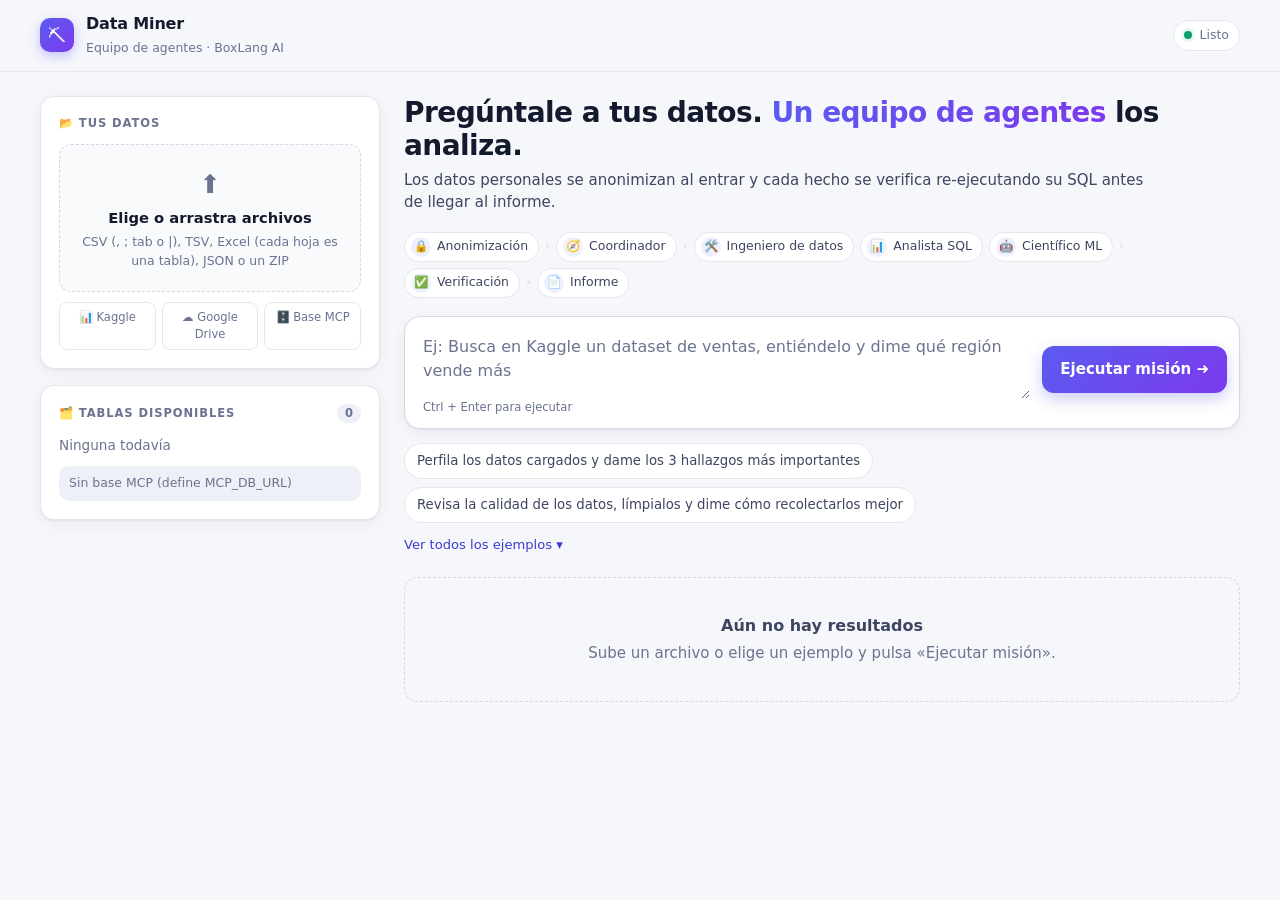
==== data-miner/www/index.html @ 3bca92e5 "Redisenar la web y el informe HTML" ====
<!doctype html>
<html lang="es">
<head>
<meta charset="utf-8"><meta name="viewport" content="width=device-width,initial-scale=1">
<title>Data Miner · Equipo de agentes</title>
<style>
  :root{
    --bg:#f6f7fb;--bg2:#eef0f7;--panel:#ffffff;--panel2:#f9fafc;--line:#e4e7f0;--line2:#d5d9e6;
    --txt:#141a2e;--txt2:#3d4560;--mut:#6b7390;
    --acc:#5b5bf0;--acc2:#7c3aed;--accbg:#eef0ff;--acctx:#3b3bd1;
    --ok:#0f9f6e;--okbg:#e6f7f0;--bad:#d93a3a;--badbg:#fdeceb;--warn:#b7791f;--warnbg:#fdf4e3;
    --priv:#0e7c66;--privbg:#e5f6f1;
    --sh:0 1px 2px rgba(20,26,46,.05),0 4px 16px rgba(20,26,46,.05);
    --r:14px;
  }
  @media (prefers-color-scheme:dark){:root{
    --bg:#0c0f1a;--bg2:#121626;--panel:#151a2b;--panel2:#1a2034;--line:#252c44;--line2:#323a57;
    --txt:#eceff8;--txt2:#c3c9dc;--mut:#8a92ad;
    --acc:#7b7bff;--acc2:#a78bfa;--accbg:#1f2347;--acctx:#b4b6ff;
    --ok:#34d399;--okbg:#0d2e24;--bad:#f87171;--badbg:#3a1618;--warn:#fbbf24;--warnbg:#33270b;
    --priv:#5eead4;--privbg:#0c2b27;
    --sh:0 1px 2px rgba(0,0,0,.3),0 8px 24px rgba(0,0,0,.25);
  }}
  *{box-sizing:border-box}
  body{margin:0;font:15px/1.5 ui-sans-serif,system-ui,-apple-system,"Segoe UI",Roboto,sans-serif;background:var(--bg);color:var(--txt);-webkit-font-smoothing:antialiased}
  code{font-family:ui-monospace,"Cascadia Code","SF Mono",Consolas,monospace}
  button{font:inherit}

  /* Cabecera */
  header.top{position:sticky;top:0;z-index:5;background:color-mix(in srgb,var(--bg) 85%,transparent);backdrop-filter:blur(10px);border-bottom:1px solid var(--line)}
  header.top .in{max-width:1240px;margin:0 auto;padding:12px 20px;display:flex;align-items:center;gap:12px}
  .logo{width:34px;height:34px;border-radius:10px;display:grid;place-items:center;background:linear-gradient(135deg,var(--acc),var(--acc2));color:#fff;font-size:18px;box-shadow:0 4px 12px rgba(91,91,240,.35)}
  .brand b{display:block;font-size:1rem;letter-spacing:-.01em}
  .brand span{font-size:.78rem;color:var(--mut)}
  .pill{margin-left:auto;display:flex;align-items:center;gap:8px;font-size:.78rem;color:var(--mut);border:1px solid var(--line);background:var(--panel);padding:5px 10px;border-radius:999px}
  .pill i{width:8px;height:8px;border-radius:50%;background:var(--ok);box-shadow:0 0 0 3px var(--okbg)}

  .wrap{max-width:1240px;margin:0 auto;padding:24px 20px 60px;display:grid;grid-template-columns:340px minmax(0,1fr);gap:24px;align-items:start}
  @media (max-width:900px){.wrap{grid-template-columns:1fr;padding:16px}}
  aside{position:sticky;top:76px;display:flex;flex-direction:column;gap:16px}
  @media (max-width:900px){aside{position:static;order:2}}

  .card{background:var(--panel);border:1px solid var(--line);border-radius:var(--r);padding:18px;box-shadow:var(--sh)}
  .card h3{margin:0 0 12px;font-size:.72rem;font-weight:700;text-transform:uppercase;letter-spacing:.08em;color:var(--mut);display:flex;align-items:center;gap:8px}
  .card h3 .n{margin-left:auto;font-weight:600;letter-spacing:0;text-transform:none;color:var(--mut);background:var(--bg2);border-radius:999px;padding:1px 8px}
  .mut{color:var(--mut);font-size:.85rem}

  /* Hero / misión */
  .hero h1{margin:0 0 6px;font-size:1.75rem;line-height:1.2;letter-spacing:-.02em}
  .hero h1 em{font-style:normal;background:linear-gradient(90deg,var(--acc),var(--acc2));-webkit-background-clip:text;background-clip:text;color:transparent}
  .hero p.sub{margin:0 0 18px;color:var(--txt2);max-width:760px}
  .flow{display:flex;flex-wrap:wrap;gap:6px;align-items:center;margin:0 0 18px;padding:0;list-style:none}
  .flow li{display:flex;align-items:center;gap:6px;font-size:.78rem;color:var(--txt2);background:var(--panel);border:1px solid var(--line);border-radius:999px;padding:4px 10px 4px 6px}
  .flow li b{width:20px;height:20px;border-radius:50%;display:grid;place-items:center;background:var(--accbg);font-size:.72rem}
  .flow .sep{border:0;background:none;padding:0;color:var(--line2)}

  .ask{background:var(--panel);border:1px solid var(--line2);border-radius:16px;box-shadow:var(--sh);padding:6px;transition:border-color .15s,box-shadow .15s}
  .ask:focus-within{border-color:var(--acc);box-shadow:0 0 0 4px var(--accbg),var(--sh)}
  .bar{display:flex;gap:6px;align-items:flex-end}
  textarea{flex:1;min-width:0;min-height:76px;padding:12px;border:0;outline:0;background:transparent;color:var(--txt);font:inherit;font-size:1rem;resize:vertical}
  textarea::placeholder{color:var(--mut)}
  #go{margin:6px;padding:12px 18px;border:0;border-radius:12px;background:linear-gradient(135deg,var(--acc),var(--acc2));color:#fff;font-weight:650;cursor:pointer;white-space:nowrap;box-shadow:0 6px 16px rgba(91,91,240,.3);transition:transform .1s,filter .15s}
  #go:hover{filter:brightness(1.07)} #go:active{transform:translateY(1px)}
  #go:disabled{opacity:.6;cursor:wait;filter:none}
  .kbd{font-size:.72rem;color:var(--mut);padding:0 12px 6px}
  @media (max-width:560px){.bar{flex-direction:column;align-items:stretch}}

  .chips{display:flex;flex-wrap:wrap;gap:8px;margin-top:14px}
  .chips button{background:var(--panel);border:1px solid var(--line);color:var(--txt2);padding:7px 12px;border-radius:999px;font-size:.83rem;cursor:pointer;text-align:left;transition:all .15s}
  .chips button:hover{border-color:var(--acc);color:var(--acctx);background:var(--accbg)}
  #ej{max-height:84px;overflow:hidden;transition:max-height .25s}
  #ej.abierto{max-height:800px}
  .more{margin-top:8px;background:none;border:0;color:var(--acctx);font-size:.82rem;cursor:pointer;padding:0}

  /* Subida */
  .up{display:flex;flex-direction:column;align-items:center;gap:4px;text-align:center;padding:20px 12px;border:1.5px dashed var(--line2);border-radius:12px;cursor:pointer;background:var(--panel2);transition:all .15s}
  .up:hover,#drop.over .up{border-color:var(--acc);background:var(--accbg)}
  .up input{display:none}
  .up .ic{font-size:1.6rem}
  .up b{font-size:.92rem}
  .up span{font-size:.78rem;color:var(--mut)}
  .src{display:grid;grid-template-columns:repeat(3,1fr);gap:6px;margin-top:10px}
  .src div{font-size:.72rem;text-align:center;color:var(--mut);border:1px solid var(--line);border-radius:8px;padding:6px 4px;background:var(--panel)}

  /* Tablas */
  #tablas{display:flex;flex-direction:column;gap:6px}
  .tbl{display:flex;align-items:center;gap:10px;padding:8px 10px;border:1px solid var(--line);border-radius:10px;background:var(--panel2);font-size:.82rem}
  .tbl .ti{width:26px;height:26px;flex:none;border-radius:7px;display:grid;place-items:center;background:var(--accbg);font-size:.8rem}
  .tbl .tn{min-width:0;flex:1}
  .tbl b{display:block;color:var(--txt);font-weight:600;overflow:hidden;text-overflow:ellipsis;white-space:nowrap}
  .tbl small{color:var(--mut);font-size:.74rem;display:block;overflow:hidden;text-overflow:ellipsis;white-space:nowrap}
  .tbl .tf{font-variant-numeric:tabular-nums;color:var(--txt2);font-weight:600;font-size:.78rem;white-space:nowrap}
  #mcp{margin-top:10px;font-size:.78rem;padding:8px 10px;border-radius:10px;background:var(--bg2);color:var(--mut);word-break:break-all}

  /* Calidad */
  #calidad{display:flex;flex-direction:column;gap:10px;margin-top:12px}
  #calidad:empty{display:none}
  .q{border:1px solid var(--line);border-radius:12px;padding:12px;background:var(--panel2);font-size:.85rem}
  .qh{display:flex;align-items:center;gap:10px}
  .qh .qn{flex:1;min-width:0} .qh .qn b{display:block;overflow:hidden;text-overflow:ellipsis}
  .qh .qn .mut{font-size:.76rem}
  .ring{width:46px;height:46px;flex:none;border-radius:50%;display:grid;place-items:center}
  .ring span{width:36px;height:36px;border-radius:50%;background:var(--panel2);display:grid;place-items:center;font-weight:700;font-size:.85rem}
  .q ul{margin:10px 0 0;padding:0;list-style:none}
  .q li{margin:6px 0;font-size:.8rem;line-height:1.4}
  .q li i{color:var(--mut);font-style:normal;display:block;margin-top:2px}
  .sev{display:inline-block;font-size:.62rem;font-weight:700;padding:1px 6px;border-radius:5px;margin-right:6px;letter-spacing:.03em;vertical-align:1px}
  .alta{background:var(--badbg);color:var(--bad)} .media{background:var(--warnbg);color:var(--warn)} .baja{background:var(--bg2);color:var(--mut)}
  .anon{margin:8px 0 2px;padding:8px 10px;border-radius:10px;background:var(--privbg);color:var(--priv);font-size:.8rem}
  .anon code{font-size:.78rem;font-weight:600}

  /* Resultados */
  #out{display:flex;flex-direction:column;gap:16px;margin-top:22px}
  #out:empty{display:none}
  #out{scroll-margin-top:84px}
  .resp-card{background:linear-gradient(135deg,var(--accbg),var(--panel) 70%)}
  .resp{font-size:1.08rem;line-height:1.6;color:var(--txt)}
  .stats{display:grid;grid-template-columns:repeat(4,1fr);gap:10px}
  @media (max-width:640px){.stats{grid-template-columns:repeat(2,1fr)}}
  .stat{background:var(--panel);border:1px solid var(--line);border-radius:12px;padding:12px 14px;box-shadow:var(--sh)}
  .stat b{display:block;font-size:1.5rem;line-height:1.1;font-variant-numeric:tabular-nums}
  .stat span{font-size:.75rem;color:var(--mut)}
  .stat.ok b{color:var(--ok)} .stat.bad b{color:var(--bad)} .stat.it b{color:var(--warn)}

  .hecho{border:1px solid var(--line);border-left:4px solid var(--ok);border-radius:10px;padding:10px 12px;margin:0 0 10px;background:var(--panel2)}
  .hecho.bad{border-left-color:var(--bad)}
  .hecho code{display:block;color:var(--mut);font-size:.76rem;margin-top:8px;white-space:pre-wrap;word-break:break-word;background:var(--bg2);border-radius:8px;padding:8px 10px}
  .interp{border:1px solid var(--line);border-left:4px solid var(--warn);border-radius:10px;padding:10px 12px;margin:0 0 10px;background:var(--panel2)}
  .tag{display:inline-block;font-size:.64rem;font-weight:700;padding:2px 7px;border-radius:6px;margin-right:8px;letter-spacing:.04em;vertical-align:1px}
  .tag.ok{background:var(--okbg);color:var(--ok)} .tag.no{background:var(--badbg);color:var(--bad)} .tag.it{background:var(--warnbg);color:var(--warn)}

  .trace{max-height:420px;overflow:auto}
  .step{display:flex;gap:12px;padding:8px 0;font-size:.82rem;position:relative}
  .step .ico{width:28px;height:28px;flex:none;border-radius:8px;display:grid;place-items:center;background:var(--bg2);font-size:.85rem;position:relative;z-index:1}
  .step:not(:last-child)::before{content:"";position:absolute;left:13.5px;top:36px;bottom:-8px;width:1px;background:var(--line)}
  .step>div:last-child{min-width:0;flex:1}
  .step code{color:var(--txt2);white-space:pre-wrap;word-break:break-word;font-size:.78rem}
  details summary{cursor:pointer;list-style:none} details summary::-webkit-details-marker{display:none}
  details summary h3{margin:0}
  details summary h3::before{content:"▾";transition:transform .15s}
  details:not([open]) summary h3::before{transform:rotate(-90deg)}
  details[open] summary{margin-bottom:12px}

  .rep-actions{display:flex;flex-wrap:wrap;gap:8px;margin-bottom:12px}
  a.btn{display:inline-flex;align-items:center;gap:6px;padding:8px 14px;border-radius:10px;background:var(--acc);color:#fff;text-decoration:none;font-size:.84rem;font-weight:600}
  a.btn.ghost{background:transparent;color:var(--acctx);border:1px solid var(--line2)}
  iframe{width:100%;height:900px;border:1px solid var(--line);border-radius:12px;background:#fff}

  .msg{display:flex;align-items:center;gap:12px}
  .spin{width:22px;height:22px;flex:none;border-radius:50%;border:3px solid var(--accbg);border-top-color:var(--acc);animation:sp .8s linear infinite}
  @keyframes sp{to{transform:rotate(360deg)}}
  .err{border-color:var(--bad);background:var(--badbg);color:var(--bad)}
  .vacio{text-align:center;padding:36px 18px;color:var(--mut);border:1.5px dashed var(--line2);border-radius:var(--r);margin-top:22px}
  .vacio b{display:block;color:var(--txt2);font-size:1rem;margin-bottom:4px}
</style>
</head>
<body>
<header class="top"><div class="in">
  <div class="logo">⛏</div>
  <div class="brand"><b>Data Miner</b><span>Equipo de agentes · BoxLang AI</span></div>
  <div class="pill"><i></i><span id="estado">Listo</span></div>
</div></header>

<div class="wrap">
  <aside>
    <div class="card" id="drop"><h3>📂 Tus datos</h3>
      <label class="up"><input type="file" id="archivos" multiple accept=".csv,.tsv,.txt,.xlsx,.xlsm,.xls,.json,.zip">
        <span class="ic">⬆️</span><b>Elige o arrastra archivos</b>
        <span>CSV (, ; tab o |), TSV, Excel (cada hoja es una tabla), JSON o un ZIP</span></label>
      <div class="src"><div>📊 Kaggle</div><div>☁️ Google Drive</div><div>🗄️ Base MCP</div></div>
      <div id="calidad"></div>
    </div>
    <div class="card"><h3>🗂️ Tablas disponibles <span class="n" id="ntablas">0</span></h3>
      <div id="tablas" class="mut">Cargando…</div><div id="mcp"></div></div>
  </aside>

  <main>
    <section class="hero">
      <h1>Pregúntale a tus datos. <em>Un equipo de agentes</em> los analiza.</h1>
      <p class="sub">Los datos personales se anonimizan al entrar y cada hecho se verifica re-ejecutando su SQL antes de llegar al informe.</p>
      <ol class="flow">
        <li><b>🔒</b>Anonimización</li><li class="sep">›</li>
        <li><b>🧭</b>Coordinador</li><li class="sep">›</li>
        <li><b>🛠️</b>Ingeniero de datos</li><li><b>📊</b>Analista SQL</li><li><b>🤖</b>Científico ML</li><li class="sep">›</li>
        <li><b>✅</b>Verificación</li><li class="sep">›</li>
        <li><b>📄</b>Informe</li>
      </ol>
      <div class="ask">
        <div class="bar">
          <textarea id="q" placeholder="Ej: Busca en Kaggle un dataset de ventas, entiéndelo y dime qué región vende más"></textarea>
          <button id="go">Ejecutar misión ➜</button>
        </div>
        <div class="kbd">Ctrl + Enter para ejecutar</div>
      </div>
      <div class="chips" id="ej">
        <button>Perfila los datos cargados y dame los 3 hallazgos más importantes</button>
        <button>Revisa la calidad de los datos, límpialos y dime cómo recolectarlos mejor</button>
        <button>Propón el esquema SQL para llevar estas tablas a una base de datos</button>
        <button>¿Qué productos se van a agotar y cuánto debo pedir?</button>
        <button>¿Qué oportunidades de venta debo priorizar esta semana?</button>
        <button>¿Qué segmento de clientes compra más? Une clientes_sv_clientes y clientes_sv_compras</button>
        <button>¿Qué departamento tiene más mora en creditos?</button>
        <button>Explora la base de datos MCP y dime qué tablas tiene y qué insight encuentras</button>
        <button>Calcula correlaciones (Pearson y Spearman) y la covarianza de creditos y grafica las más fuertes</button>
        <button>Predice impago con Random Forest y compáralo con regresión logística y un árbol</button>
        <button>Compara regresión lineal, ridge, lasso y polinomial para predecir monto_credito</button>
        <button>Calcula retorno, volatilidad, Sharpe, drawdown y VaR de la tabla precios (columna precio, fecha)</button>
        <button>Descarga https://docs.google.com/spreadsheets/d/TU_ID/edit y resúmelo</button>
      </div>
      <button class="more" id="masEj">Ver todos los ejemplos ▾</button>
    </section>
    <div class="vacio" id="vacio"><b>Aún no hay resultados</b>Sube un archivo o elige un ejemplo y pulsa «Ejecutar misión».</div>
    <div id="out"></div>
  </main>
</div>
<script>
const $ = s => document.querySelector(s);
const esc = s => String(s ?? '').replace(/[&<>"]/g, c => ({'&':'&amp;','<':'&lt;','>':'&gt;','"':'&quot;'}[c]));
const icono = e => e.sql.startsWith('anonimizar') ? '🔒' : e.sql.startsWith('descarga') ? '📥' : e.sql.startsWith('perfilar') ? '🔬' : /^(ml|entrenar|comparar|predecir)/i.test(e.sql) ? '🤖' : /^stock\./i.test(e.sql) ? '📦' : /^ventas\./i.test(e.sql) ? '🎯' : /^(estad|correl|covar|describ|finanz)/i.test(e.sql) ? '📈' : /^(calidad|limpiar|esquema|fuga|consejos)/i.test(e.sql) ? '🛠️' : e.fuente === 'mcp' ? '🗄️' : '📊';
const icoFuente = f => /mcp/i.test(f) ? '🗄️' : /kaggle/i.test(f) ? '📊' : /drive|google/i.test(f) ? '☁️' : /subida/i.test(f) ? '⬆️' : '📄';
const num = n => typeof n === 'number' ? n.toLocaleString('es') : esc(n);
const estado = t => $('#estado').textContent = t;
let proveedor = '';

let lastMcp = '';
function tablas(d) {
  lastMcp = d.mcp || lastMcp;
  const ts = d.tablas || [];
  $('#ntablas').textContent = ts.length;
  $('#tablas').innerHTML = ts.map(t => `<div class="tbl"><div class="ti">${icoFuente(t.fuente)}</div>
      <div class="tn"><b title="${esc(t.tabla)}">${esc(t.tabla)}</b><small title="${esc(t.fuente)}">${esc(t.fuente)}</small></div>
      <div class="tf">${num(t.filas)} filas</div></div>`).join('') || '<span class="mut">Ninguna todavía</span>';
  $('#mcp').innerHTML = lastMcp ? `🗄️ Base remota vía MCP: <b>${esc(lastMcp)}</b>` : 'Sin base MCP (define MCP_DB_URL)';
}
fetch('api/mision.bxm').then(r => r.json()).then(d => { tablas(d); if (d.provider) { proveedor = 'IA: ' + d.provider; estado(proveedor); } }).catch(() => tablas({}));

function render(d) {
  $('#vacio').style.display = 'none';
  if (d.error) { $('#out').innerHTML = `<div class="card err">⚠️ ${esc(d.error)}</div>`; return; }
  tablas(d);
  const H = d.hechos || [], I = d.interpretaciones || [], E = d.evidencia || [];
  const ver = H.filter(h => h.verificado).length;
  const hechos = H.map(h => `<div class="hecho ${h.verificado ? '' : 'bad'}">
      <span class="tag ${h.verificado ? 'ok' : 'no'}">${h.verificado ? '✓ VERIFICADO' : '✗ NO VERIFICADO'}</span>${esc(h.afirmacion)}
      <code>[${esc(h.origen || 'csv')}] ${esc(h.sql)}${h.verificado ? '' : '\n→ ' + esc(h.nota)}</code></div>`).join('');
  const interp = I.map(i => `<div class="interp"><span class="tag it">INTERPRETACIÓN</span>${esc(i)}</div>`).join('');
  const pasos = E.map(e => `<div class="step"><div class="ico">${icono(e)}</div><div><code>${esc(e.sql)}</code>
      <div class="mut">${e.error ? '⚠️ ' + esc(e.error) : (e.filas !== '' ? e.filas + ' filas' : '')}</div></div></div>`).join('');
  const next = (d.siguientes_preguntas || []).map(q => `<button>${esc(q)}</button>`).join('');
  $('#out').innerHTML = `
    <div class="card resp-card"><h3>💬 Respuesta · ${esc(d.provider)}${d.formato ? " · " + esc(d.formato) : ""}</h3><div class="resp">${esc(d.respuesta)}</div></div>
    <div class="stats">
      <div class="stat ok"><b>${ver}</b><span>hechos verificados</span></div>
      <div class="stat ${H.length - ver ? 'bad' : ''}"><b>${H.length - ver}</b><span>no verificados</span></div>
      <div class="stat it"><b>${I.length}</b><span>interpretaciones</span></div>
      <div class="stat"><b>${E.length}</b><span>acciones del equipo</span></div>
    </div>
    ${(d.anonimizacion || []).length ? `<div class="card"><h3>🔒 Privacidad</h3><div class="anon">La IA trabajó con datos anonimizados: ${d.anonimizacion.map(a => `<code>${esc(a.tabla)}.${esc(a.columna)}</code> (${esc(a.tipo)})`).join(', ')}</div></div>` : ''}
    <div class="card"><h3>🧾 Hechos vs interpretaciones</h3>${hechos || '<span class="mut">Sin hechos</span>'}${interp}</div>
    ${(d.graficos || []).length ? `<div class="card"><h3>📄 Informe con ${d.graficos.length} gráficas</h3>
      <div class="rep-actions"><a class="btn" href="api/informe.bxm?descargar=1">⬇️ Descargar informe</a><a class="btn ghost" href="api/informe.bxm" target="_blank">↗ Abrir en otra pestaña</a></div>
      <iframe src="api/informe.bxm?t=${Date.now()}"></iframe></div>` : ''}
    <details class="card"><summary><h3>🧭 Traza del equipo <span class="n">${E.length} acciones</span></h3></summary><div class="trace">${pasos || '<span class="mut">Ninguna</span>'}</div></details>
    ${next ? `<div class="card"><h3>➜ Siguientes pasos</h3><div class="chips" id="next" style="margin:0">${next}</div></div>` : ''}`;
  document.querySelectorAll('#next button').forEach(b => b.onclick = () => { $('#q').value = b.textContent; run(); });
  $('#out').scrollIntoView({ behavior: 'smooth', block: 'start' });
}

function calidad(r) {
  if (r.error) { $('#calidad').innerHTML = `<div class="q err">⚠️ ${esc(r.error)}</div>`; return; }
  const err = (r.errores || []).map(e => `<div class="q err">⚠️ ${esc(e)}</div>`).join('');
  $('#calidad').innerHTML = err + (r.calidad || []).map(c => {
    const o = c.origen || {}, det = [o.formato, o.hoja && 'hoja ' + o.hoja, o.separador && 'separador ' + o.separador, o.comaDecimal && 'coma decimal'].filter(Boolean).join(' · ');
    const col = c.puntaje >= 85 ? 'var(--ok)' : c.puntaje >= 60 ? 'var(--warn)' : 'var(--bad)';
    return `<div class="q"><div class="qh"><div class="ring" style="background:conic-gradient(${col} ${+c.puntaje || 0}%,var(--line) 0)"><span style="color:${col}">${c.puntaje}</span></div>
      <div class="qn"><b>${esc(c.tabla)}</b><span class="mut">${num(c.filas)} filas · calidad ${esc(c.nivel)}${det ? ' · ' + esc(det) : ''}</span></div></div>
      ${(c.anonimizacion || []).length ? `<div class="anon">🔒 Anonimizado antes de que lo vea la IA: ${c.anonimizacion.map(a => `<code>${esc(a.columna)}</code> (${esc(a.tipo)} → ${esc(a.metodo)})`).join(', ')}</div>` : (r.anonimiza ? '<div class="anon">🔒 Sin datos personales detectados</div>' : '')}
      <ul>${c.problemas.slice(0, 6).map(p => `<li><span class="sev ${p.severidad}">${p.severidad.toUpperCase()}</span><b>${esc(p.columna)}</b>: ${esc(p.problema)} — ${esc(p.detalle)}<i>💡 ${esc(p.recomendacion)}</i></li>`).join('')}</ul>
      ${c.problemas.length > 6 ? `<span class="mut">+${c.problemas.length - 6} más</span>` : ''}</div>`;
  }).join('');
  tablas({ tablas: r.catalogo, mcp: lastMcp });
  if ((r.tablas || []).length) $('#q').value = `Revisa la calidad de ${r.tablas.join(', ')}, límpialas si hace falta, analízalas y dime cómo recolectar mejor estos datos`;
}
async function subir(files) {
  if (!files.length) return;
  const fd = new FormData(); [...files].forEach(f => fd.append('archivo', f, f.name));
  $('#calidad').innerHTML = '<div class="q msg"><div class="spin"></div>Cargando y revisando calidad…</div>';
  try { calidad(await (await fetch('api/subir.bxm', { method: 'POST', body: fd })).json()); }
  catch (e) { calidad({ error: e.message }); }
}
$('#archivos').onchange = e => subir(e.target.files);
const drop = $('#drop');
['dragover', 'dragenter'].forEach(t => drop.addEventListener(t, e => { e.preventDefault(); drop.classList.add('over'); }));
['dragleave', 'drop'].forEach(t => drop.addEventListener(t, e => { e.preventDefault(); drop.classList.remove('over'); }));
drop.addEventListener('drop', e => subir(e.dataTransfer.files));

async function run() {
  const pedido = $('#q').value.trim(); if (!pedido) return;
  $('#go').disabled = true; estado('Trabajando…');
  $('#vacio').style.display = 'none';
  $('#out').innerHTML = '<div class="card msg"><div class="spin"></div><div><b>El equipo está trabajando…</b><div class="mut">datos → análisis → ML → verificación</div></div></div>';
  try {
    const r = await fetch('api/mision.bxm', { method: 'POST', headers: { 'Content-Type': 'application/json' }, body: JSON.stringify({ pedido }) });
    render(await r.json());
  } catch (e) { render({ error: e.message }); }
  $('#go').disabled = false; estado(proveedor || 'Listo');
}
$('#go').onclick = run;
$('#q').addEventListener('keydown', e => { if (e.key === 'Enter' && (e.ctrlKey || e.metaKey)) run(); });
document.querySelectorAll('#ej button').forEach(b => b.onclick = () => { $('#q').value = b.textContent; $('#q').focus(); });
$('#masEj').onclick = () => { const a = $('#ej').classList.toggle('abierto'); $('#masEj').textContent = a ? 'Ver menos ▴' : 'Ver todos los ejemplos ▾'; };
</script>
</body>
</html>
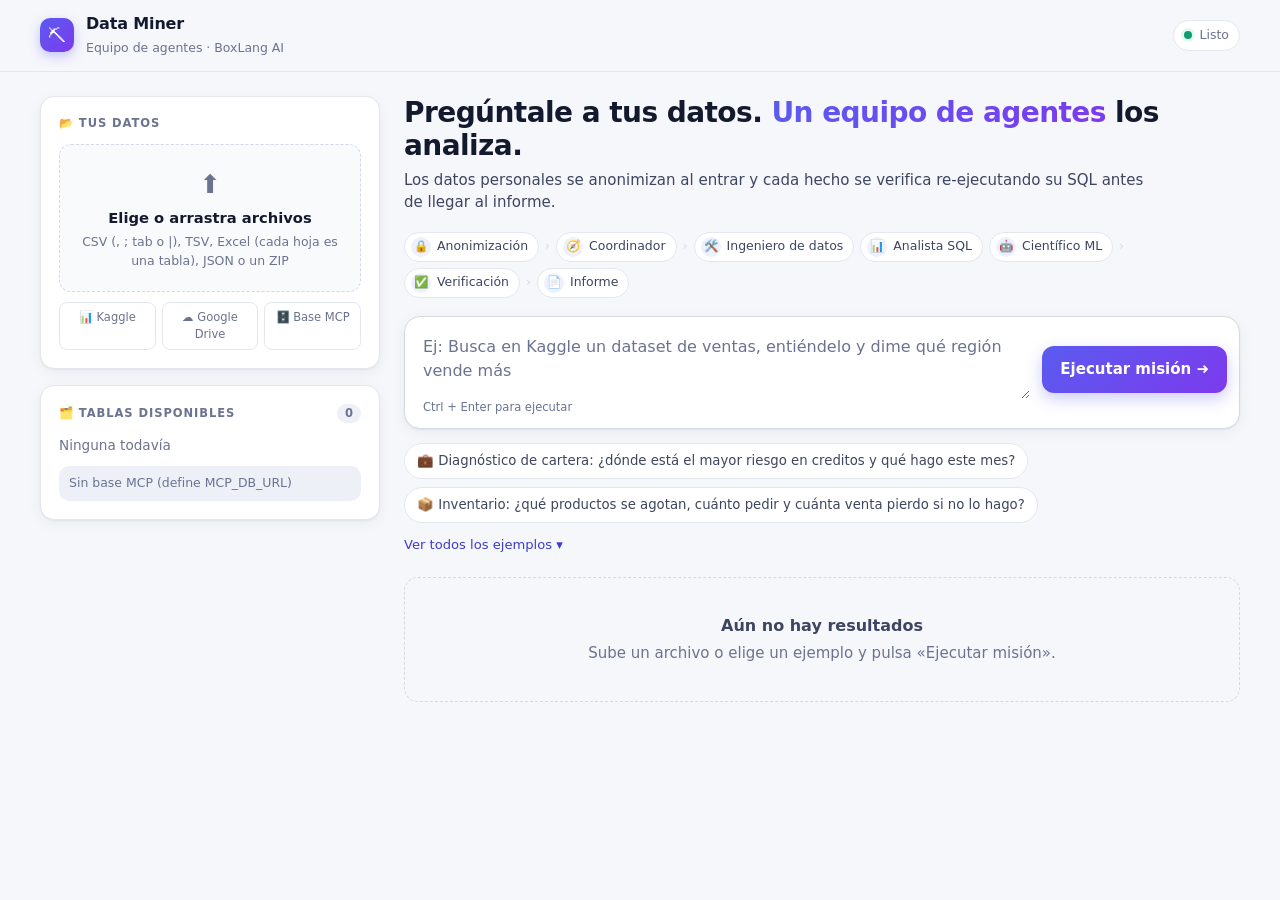
==== commit 1c489dec: "Resumen ejecutivo con acciones e impacto en dolares, guias de negocio por area y reintentos solo del" ====
--- a/data-miner/www/index.html
+++ b/data-miner/www/index.html
@@ -128,6 +128,14 @@
   .interp{border:1px solid var(--line);border-left:4px solid var(--warn);border-radius:10px;padding:10px 12px;margin:0 0 10px;background:var(--panel2)}
   .tag{display:inline-block;font-size:.64rem;font-weight:700;padding:2px 7px;border-radius:6px;margin-right:8px;letter-spacing:.04em;vertical-align:1px}
   .tag.ok{background:var(--okbg);color:var(--ok)} .tag.no{background:var(--badbg);color:var(--bad)} .tag.it{background:var(--warnbg);color:var(--warn)}
+  .ejec{border-color:var(--acc)}
+  .accion{display:flex;gap:12px;align-items:flex-start;border:1px solid var(--line);border-radius:12px;padding:12px;margin:0 0 10px;background:var(--panel2)}
+  .accion .num{flex:none;width:26px;height:26px;border-radius:50%;display:grid;place-items:center;background:var(--acc);color:#fff;font-weight:700;font-size:.8rem}
+  .accion .txt{flex:1;min-width:0}.accion .txt p{margin:4px 0 6px;color:var(--mut);font-size:.84rem}
+  .accion .tag:not(.ok):not(.no){background:var(--accbg);color:var(--acctx)}
+  .accion .usd{flex:none;text-align:right;font-size:1.2rem;font-weight:700;color:var(--acctx);font-variant-numeric:tabular-nums}
+  .accion .usd small{display:block;font-size:.66rem;font-weight:400;color:var(--mut)}
+  @media (max-width:560px){.accion{flex-wrap:wrap}.accion .usd{width:100%;text-align:left}}
 
   .trace{max-height:420px;overflow:auto}
   .step{display:flex;gap:12px;padding:8px 0;font-size:.82rem;position:relative}
@@ -193,6 +201,10 @@
         <div class="kbd">Ctrl + Enter para ejecutar</div>
       </div>
       <div class="chips" id="ej">
+        <button>💼 Diagnóstico de cartera: ¿dónde está el mayor riesgo en creditos y qué hago este mes?</button>
+        <button>📦 Inventario: ¿qué productos se agotan, cuánto pedir y cuánta venta pierdo si no lo hago?</button>
+        <button>📈 Ventas: ¿qué oportunidades y clientes priorizo esta semana y cuánto puedo ganar?</button>
+        <button>👥 Clientes: ¿qué segmento compra más y cuáles clientes debo recuperar? Une clientes_sv_clientes y clientes_sv_compras</button>
         <button>Perfila los datos cargados y dame los 3 hallazgos más importantes</button>
         <button>Revisa la calidad de los datos, límpialos y dime cómo recolectarlos mejor</button>
         <button>Propón el esquema SQL para llevar estas tablas a una base de datos</button>
@@ -247,8 +259,17 @@
   const pasos = E.map(e => `<div class="step"><div class="ico">${icono(e)}</div><div><code>${esc(e.sql)}</code>
       <div class="mut">${e.error ? '⚠️ ' + esc(e.error) : (e.filas !== '' ? e.filas + ' filas' : '')}</div></div></div>`).join('');
   const next = (d.siguientes_preguntas || []).map(q => `<button>${esc(q)}</button>`).join('');
+  // Resumen ejecutivo: hasta 3 acciones con su impacto en dólares
+  const usd = v => Number(v) > 0 ? '$' + Math.round(Number(v)).toLocaleString('en-US') : '—';
+  const A = (d.acciones || []).slice(0, 3), total = A.reduce((s, a) => s + (Number(a.impacto_usd) || 0), 0);
+  const ejec = A.length ? `<div class="card ejec"><h3>🎯 Resumen ejecutivo · qué hacer <span class="n">${usd(total)} de impacto estimado</span></h3>
+    ${A.map((a, i) => `<div class="accion ${a.verificado ? '' : 'bad'}"><span class="num">${i + 1}</span>
+      <div class="txt"><b>${esc(a.accion)}</b><p>${esc(a.calculo || '')}</p>
+      <span class="tag ${a.verificado ? 'ok' : 'no'}">${a.verificado ? '✓ CIFRA VERIFICADA' : '✗ CIFRA SIN VERIFICAR'}</span>${a.plazo ? ` <span class="tag">${esc(a.plazo)}</span>` : ''}</div>
+      <div class="usd">${usd(a.impacto_usd)}<small>impacto estimado</small></div></div>`).join('')}</div>` : '';
   $('#out').innerHTML = `
     <div class="card resp-card"><h3>💬 Respuesta · ${esc(d.provider)}${d.formato ? " · " + esc(d.formato) : ""}</h3><div class="resp">${esc(d.respuesta)}</div></div>
+    ${ejec}
     <div class="stats">
       <div class="stat ok"><b>${ver}</b><span>hechos verificados</span></div>
       <div class="stat ${H.length - ver ? 'bad' : ''}"><b>${H.length - ver}</b><span>no verificados</span></div>
@@ -257,7 +278,7 @@
     </div>
     ${(d.anonimizacion || []).length ? `<div class="card"><h3>🔒 Privacidad</h3><div class="anon">La IA trabajó con datos anonimizados: ${d.anonimizacion.map(a => `<code>${esc(a.tabla)}.${esc(a.columna)}</code> (${esc(a.tipo)})`).join(', ')}</div></div>` : ''}
     <div class="card"><h3>🧾 Hechos vs interpretaciones</h3>${hechos || '<span class="mut">Sin hechos</span>'}${interp}</div>
-    ${(d.graficos || []).length ? `<div class="card"><h3>📄 Informe con ${d.graficos.length} gráficas</h3>
+    ${(d.graficos || []).length || A.length ? `<div class="card"><h3>📄 Informe ejecutivo${(d.graficos || []).length ? ` con ${d.graficos.length} gráficas` : ''}</h3>
       <div class="rep-actions"><a class="btn" href="api/informe.bxm?descargar=1">⬇️ Descargar informe</a><a class="btn ghost" href="api/informe.bxm" target="_blank">↗ Abrir en otra pestaña</a></div>
       <iframe src="api/informe.bxm?t=${Date.now()}"></iframe></div>` : ''}
     <details class="card"><summary><h3>🧭 Traza del equipo <span class="n">${E.length} acciones</span></h3></summary><div class="trace">${pasos || '<span class="mut">Ninguna</span>'}</div></details>
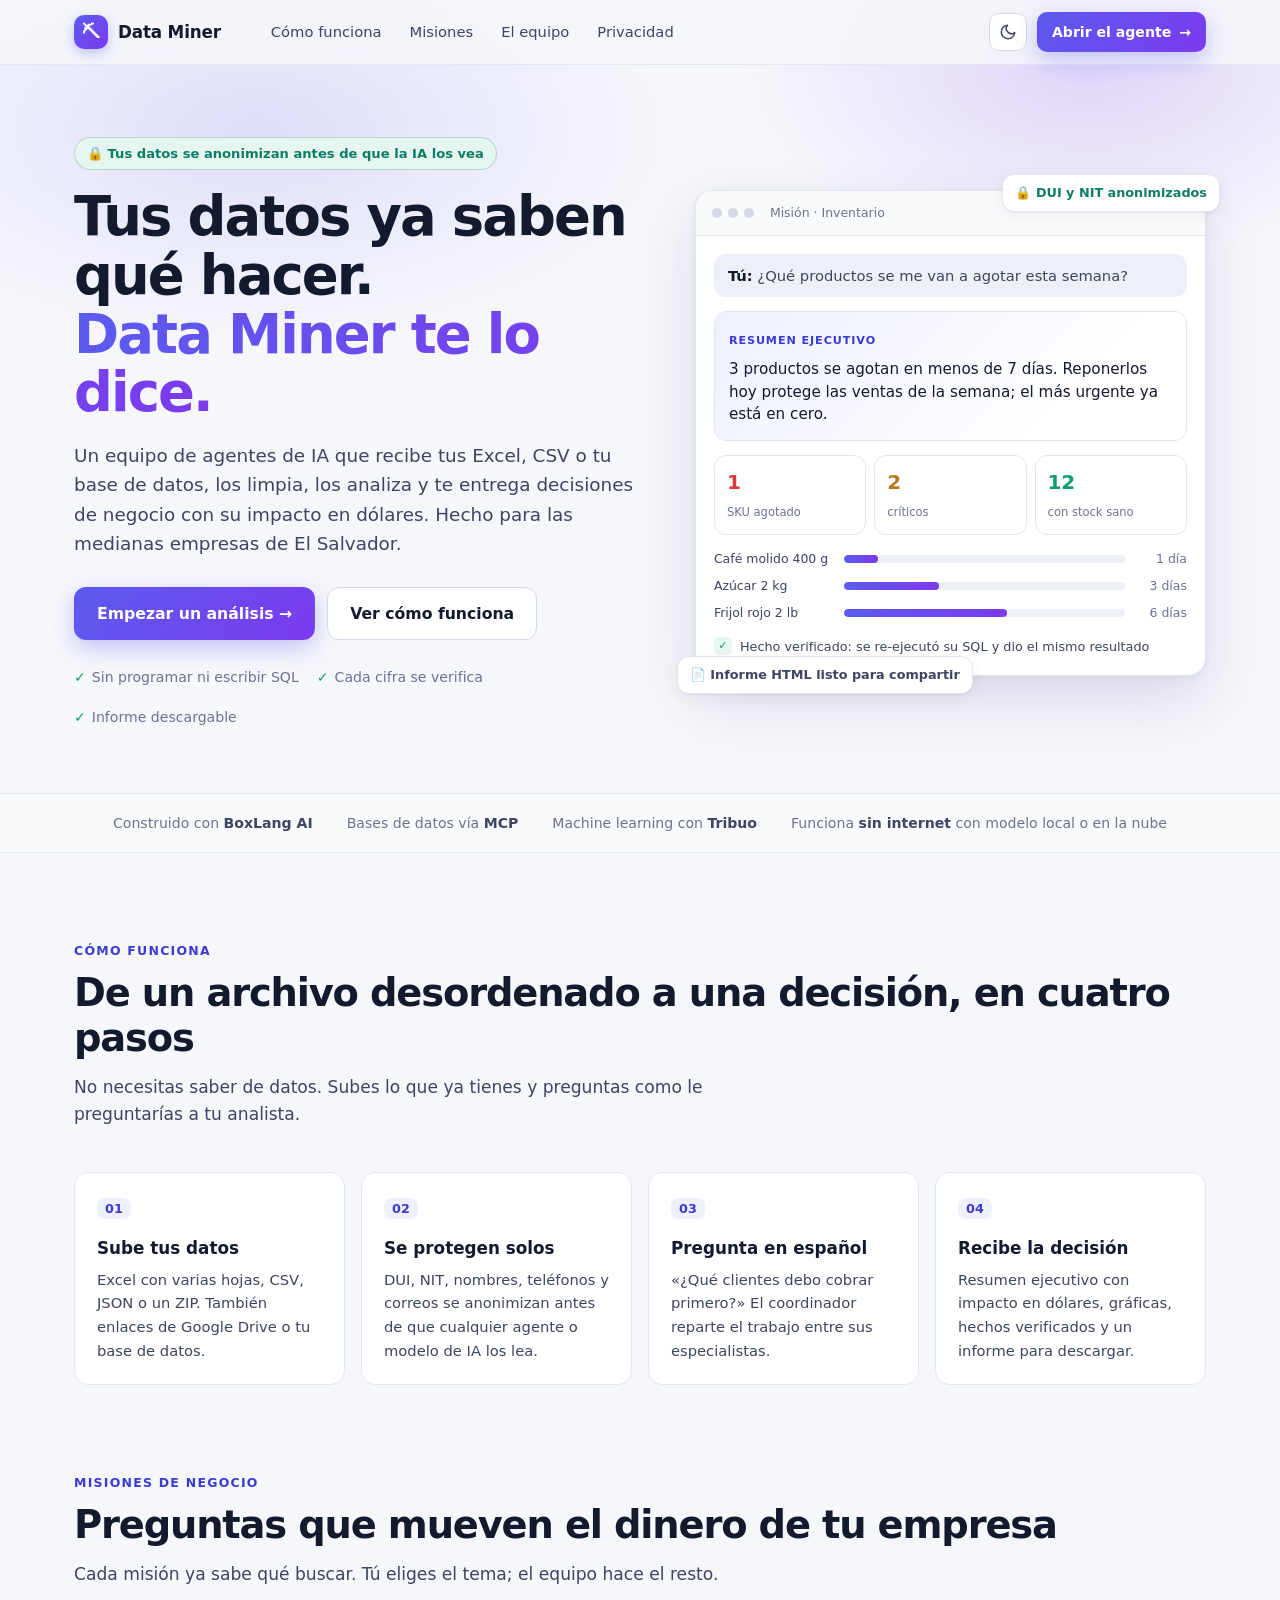
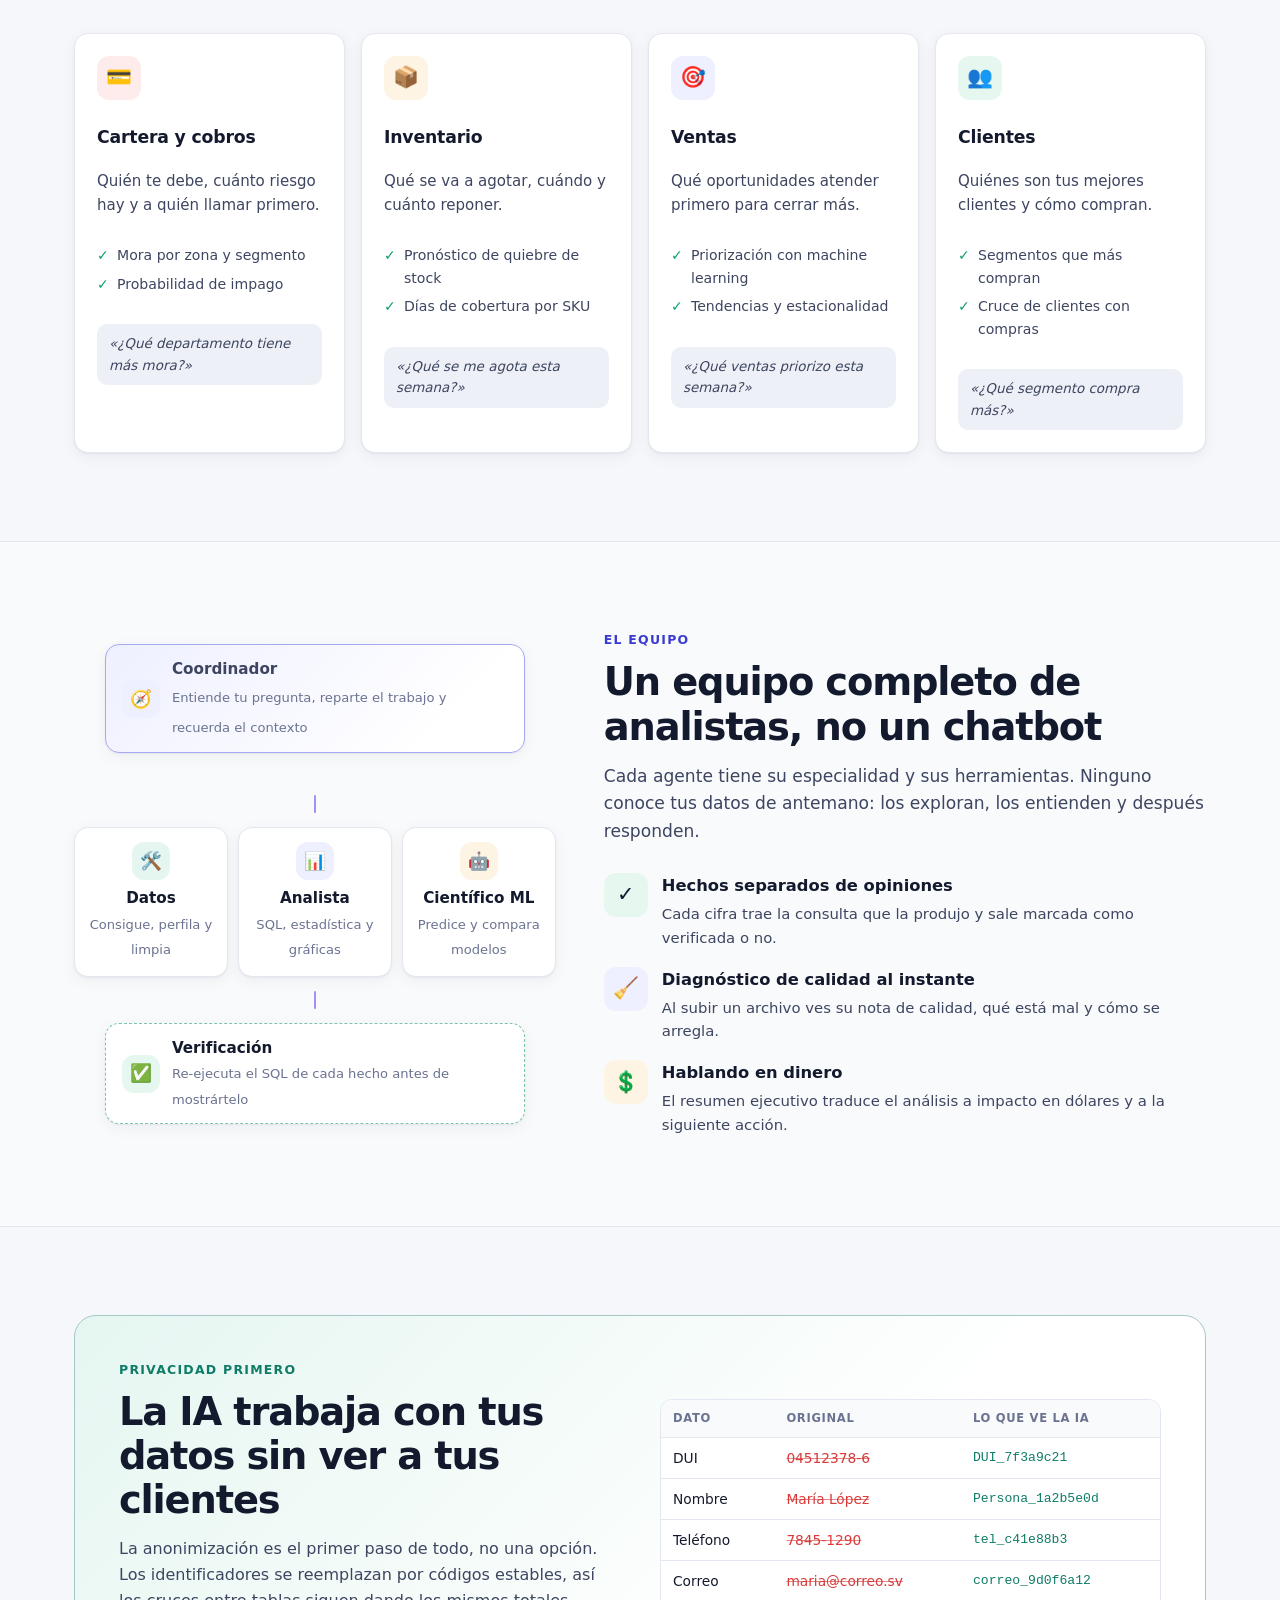
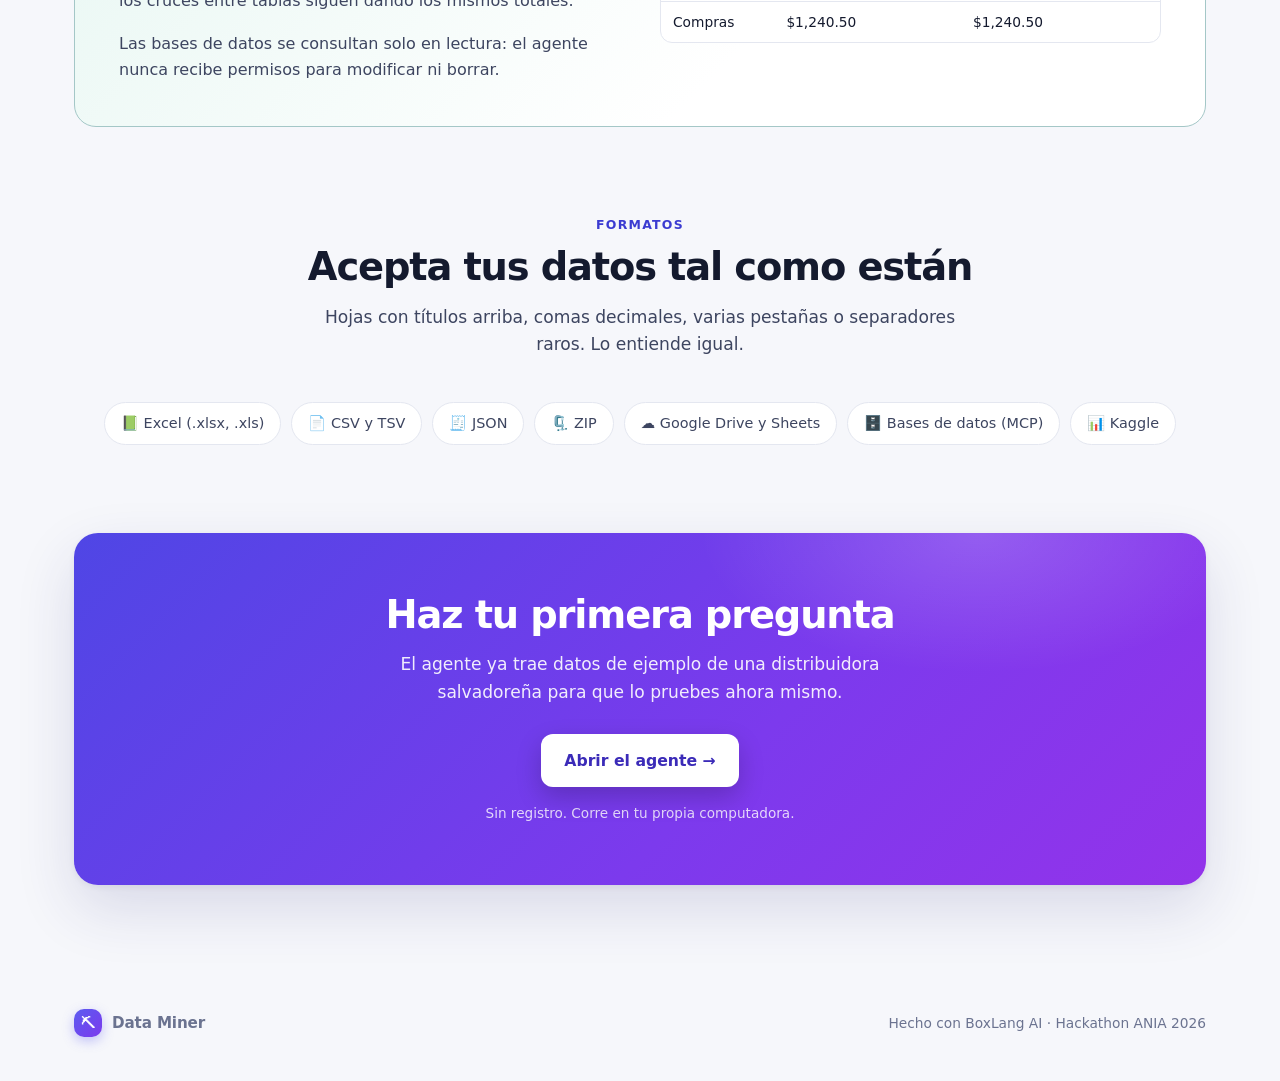
==== commit 4d42813a: "Landing page con modo claro y oscuro; el agente pasa a app.html" ====
--- a/data-miner/www/index.html
+++ b/data-miner/www/index.html
@@ -2,7 +2,12 @@
 <html lang="es">
 <head>
 <meta charset="utf-8"><meta name="viewport" content="width=device-width,initial-scale=1">
-<title>Data Miner · Equipo de agentes</title>
+<title>Data Miner · Tu equipo de analistas de datos con IA</title>
+<meta name="description" content="Data Miner: un equipo de agentes de IA hecho con BoxLang que anonimiza, limpia y analiza los datos de tu empresa y te entrega decisiones con impacto en dólares.">
+<script>
+  // Tema: respeta el sistema; si el usuario eligió uno, se guarda (lo comparte con app.html)
+  (function(){ try { var t = localStorage.getItem('dm-tema'); if (t === 'claro' || t === 'oscuro') document.documentElement.dataset.theme = t; } catch(e){} })();
+</script>
 <style>
   :root{
     --bg:#f6f7fb;--bg2:#eef0f7;--panel:#ffffff;--panel2:#f9fafc;--line:#e4e7f0;--line2:#d5d9e6;
@@ -11,325 +16,400 @@
     --ok:#0f9f6e;--okbg:#e6f7f0;--bad:#d93a3a;--badbg:#fdeceb;--warn:#b7791f;--warnbg:#fdf4e3;
     --priv:#0e7c66;--privbg:#e5f6f1;
     --sh:0 1px 2px rgba(20,26,46,.05),0 4px 16px rgba(20,26,46,.05);
+    --shL:0 2px 6px rgba(20,26,46,.06),0 24px 60px rgba(40,40,120,.14);
+    --glow:rgba(91,91,240,.16);
     --r:14px;
+    color-scheme:light;
   }
-  @media (prefers-color-scheme:dark){:root{
+  @media (prefers-color-scheme:dark){:root:not([data-theme="claro"]){
     --bg:#0c0f1a;--bg2:#121626;--panel:#151a2b;--panel2:#1a2034;--line:#252c44;--line2:#323a57;
     --txt:#eceff8;--txt2:#c3c9dc;--mut:#8a92ad;
     --acc:#7b7bff;--acc2:#a78bfa;--accbg:#1f2347;--acctx:#b4b6ff;
     --ok:#34d399;--okbg:#0d2e24;--bad:#f87171;--badbg:#3a1618;--warn:#fbbf24;--warnbg:#33270b;
     --priv:#5eead4;--privbg:#0c2b27;
     --sh:0 1px 2px rgba(0,0,0,.3),0 8px 24px rgba(0,0,0,.25);
+    --shL:0 2px 6px rgba(0,0,0,.35),0 30px 70px rgba(0,0,0,.45);
+    --glow:rgba(123,123,255,.22);
+    color-scheme:dark;
   }}
+  :root[data-theme="oscuro"]{
+    --bg:#0c0f1a;--bg2:#121626;--panel:#151a2b;--panel2:#1a2034;--line:#252c44;--line2:#323a57;
+    --txt:#eceff8;--txt2:#c3c9dc;--mut:#8a92ad;
+    --acc:#7b7bff;--acc2:#a78bfa;--accbg:#1f2347;--acctx:#b4b6ff;
+    --ok:#34d399;--okbg:#0d2e24;--bad:#f87171;--badbg:#3a1618;--warn:#fbbf24;--warnbg:#33270b;
+    --priv:#5eead4;--privbg:#0c2b27;
+    --sh:0 1px 2px rgba(0,0,0,.3),0 8px 24px rgba(0,0,0,.25);
+    --shL:0 2px 6px rgba(0,0,0,.35),0 30px 70px rgba(0,0,0,.45);
+    --glow:rgba(123,123,255,.22);
+    color-scheme:dark;
+  }
   *{box-sizing:border-box}
-  body{margin:0;font:15px/1.5 ui-sans-serif,system-ui,-apple-system,"Segoe UI",Roboto,sans-serif;background:var(--bg);color:var(--txt);-webkit-font-smoothing:antialiased}
-  code{font-family:ui-monospace,"Cascadia Code","SF Mono",Consolas,monospace}
-  button{font:inherit}
-
-  /* Cabecera */
-  header.top{position:sticky;top:0;z-index:5;background:color-mix(in srgb,var(--bg) 85%,transparent);backdrop-filter:blur(10px);border-bottom:1px solid var(--line)}
-  header.top .in{max-width:1240px;margin:0 auto;padding:12px 20px;display:flex;align-items:center;gap:12px}
-  .logo{width:34px;height:34px;border-radius:10px;display:grid;place-items:center;background:linear-gradient(135deg,var(--acc),var(--acc2));color:#fff;font-size:18px;box-shadow:0 4px 12px rgba(91,91,240,.35)}
-  .brand b{display:block;font-size:1rem;letter-spacing:-.01em}
-  .brand span{font-size:.78rem;color:var(--mut)}
-  .pill{margin-left:auto;display:flex;align-items:center;gap:8px;font-size:.78rem;color:var(--mut);border:1px solid var(--line);background:var(--panel);padding:5px 10px;border-radius:999px}
-  .pill i{width:8px;height:8px;border-radius:50%;background:var(--ok);box-shadow:0 0 0 3px var(--okbg)}
-
-  .wrap{max-width:1240px;margin:0 auto;padding:24px 20px 60px;display:grid;grid-template-columns:340px minmax(0,1fr);gap:24px;align-items:start}
-  @media (max-width:900px){.wrap{grid-template-columns:1fr;padding:16px}}
-  aside{position:sticky;top:76px;display:flex;flex-direction:column;gap:16px}
-  @media (max-width:900px){aside{position:static;order:2}}
-
-  .card{background:var(--panel);border:1px solid var(--line);border-radius:var(--r);padding:18px;box-shadow:var(--sh)}
-  .card h3{margin:0 0 12px;font-size:.72rem;font-weight:700;text-transform:uppercase;letter-spacing:.08em;color:var(--mut);display:flex;align-items:center;gap:8px}
-  .card h3 .n{margin-left:auto;font-weight:600;letter-spacing:0;text-transform:none;color:var(--mut);background:var(--bg2);border-radius:999px;padding:1px 8px}
-  .mut{color:var(--mut);font-size:.85rem}
-
-  /* Hero / misión */
-  .hero h1{margin:0 0 6px;font-size:1.75rem;line-height:1.2;letter-spacing:-.02em}
-  .hero h1 em{font-style:normal;background:linear-gradient(90deg,var(--acc),var(--acc2));-webkit-background-clip:text;background-clip:text;color:transparent}
-  .hero p.sub{margin:0 0 18px;color:var(--txt2);max-width:760px}
-  .flow{display:flex;flex-wrap:wrap;gap:6px;align-items:center;margin:0 0 18px;padding:0;list-style:none}
-  .flow li{display:flex;align-items:center;gap:6px;font-size:.78rem;color:var(--txt2);background:var(--panel);border:1px solid var(--line);border-radius:999px;padding:4px 10px 4px 6px}
-  .flow li b{width:20px;height:20px;border-radius:50%;display:grid;place-items:center;background:var(--accbg);font-size:.72rem}
-  .flow .sep{border:0;background:none;padding:0;color:var(--line2)}
-
-  .ask{background:var(--panel);border:1px solid var(--line2);border-radius:16px;box-shadow:var(--sh);padding:6px;transition:border-color .15s,box-shadow .15s}
-  .ask:focus-within{border-color:var(--acc);box-shadow:0 0 0 4px var(--accbg),var(--sh)}
-  .bar{display:flex;gap:6px;align-items:flex-end}
-  textarea{flex:1;min-width:0;min-height:76px;padding:12px;border:0;outline:0;background:transparent;color:var(--txt);font:inherit;font-size:1rem;resize:vertical}
-  textarea::placeholder{color:var(--mut)}
-  #go{margin:6px;padding:12px 18px;border:0;border-radius:12px;background:linear-gradient(135deg,var(--acc),var(--acc2));color:#fff;font-weight:650;cursor:pointer;white-space:nowrap;box-shadow:0 6px 16px rgba(91,91,240,.3);transition:transform .1s,filter .15s}
-  #go:hover{filter:brightness(1.07)} #go:active{transform:translateY(1px)}
-  #go:disabled{opacity:.6;cursor:wait;filter:none}
-  .kbd{font-size:.72rem;color:var(--mut);padding:0 12px 6px}
-  @media (max-width:560px){.bar{flex-direction:column;align-items:stretch}}
-
-  .chips{display:flex;flex-wrap:wrap;gap:8px;margin-top:14px}
-  .chips button{background:var(--panel);border:1px solid var(--line);color:var(--txt2);padding:7px 12px;border-radius:999px;font-size:.83rem;cursor:pointer;text-align:left;transition:all .15s}
-  .chips button:hover{border-color:var(--acc);color:var(--acctx);background:var(--accbg)}
-  #ej{max-height:84px;overflow:hidden;transition:max-height .25s}
-  #ej.abierto{max-height:800px}
-  .more{margin-top:8px;background:none;border:0;color:var(--acctx);font-size:.82rem;cursor:pointer;padding:0}
-
-  /* Subida */
-  .up{display:flex;flex-direction:column;align-items:center;gap:4px;text-align:center;padding:20px 12px;border:1.5px dashed var(--line2);border-radius:12px;cursor:pointer;background:var(--panel2);transition:all .15s}
-  .up:hover,#drop.over .up{border-color:var(--acc);background:var(--accbg)}
-  .up input{display:none}
-  .up .ic{font-size:1.6rem}
-  .up b{font-size:.92rem}
-  .up span{font-size:.78rem;color:var(--mut)}
-  .src{display:grid;grid-template-columns:repeat(3,1fr);gap:6px;margin-top:10px}
-  .src div{font-size:.72rem;text-align:center;color:var(--mut);border:1px solid var(--line);border-radius:8px;padding:6px 4px;background:var(--panel)}
-
-  /* Tablas */
-  #tablas{display:flex;flex-direction:column;gap:6px}
-  .tbl{display:flex;align-items:center;gap:10px;padding:8px 10px;border:1px solid var(--line);border-radius:10px;background:var(--panel2);font-size:.82rem}
-  .tbl .ti{width:26px;height:26px;flex:none;border-radius:7px;display:grid;place-items:center;background:var(--accbg);font-size:.8rem}
-  .tbl .tn{min-width:0;flex:1}
-  .tbl b{display:block;color:var(--txt);font-weight:600;overflow:hidden;text-overflow:ellipsis;white-space:nowrap}
-  .tbl small{color:var(--mut);font-size:.74rem;display:block;overflow:hidden;text-overflow:ellipsis;white-space:nowrap}
-  .tbl .tf{font-variant-numeric:tabular-nums;color:var(--txt2);font-weight:600;font-size:.78rem;white-space:nowrap}
-  #mcp{margin-top:10px;font-size:.78rem;padding:8px 10px;border-radius:10px;background:var(--bg2);color:var(--mut);word-break:break-all}
-
-  /* Calidad */
-  #calidad{display:flex;flex-direction:column;gap:10px;margin-top:12px}
-  #calidad:empty{display:none}
-  .q{border:1px solid var(--line);border-radius:12px;padding:12px;background:var(--panel2);font-size:.85rem}
-  .qh{display:flex;align-items:center;gap:10px}
-  .qh .qn{flex:1;min-width:0} .qh .qn b{display:block;overflow:hidden;text-overflow:ellipsis}
-  .qh .qn .mut{font-size:.76rem}
-  .ring{width:46px;height:46px;flex:none;border-radius:50%;display:grid;place-items:center}
-  .ring span{width:36px;height:36px;border-radius:50%;background:var(--panel2);display:grid;place-items:center;font-weight:700;font-size:.85rem}
-  .q ul{margin:10px 0 0;padding:0;list-style:none}
-  .q li{margin:6px 0;font-size:.8rem;line-height:1.4}
-  .q li i{color:var(--mut);font-style:normal;display:block;margin-top:2px}
-  .sev{display:inline-block;font-size:.62rem;font-weight:700;padding:1px 6px;border-radius:5px;margin-right:6px;letter-spacing:.03em;vertical-align:1px}
-  .alta{background:var(--badbg);color:var(--bad)} .media{background:var(--warnbg);color:var(--warn)} .baja{background:var(--bg2);color:var(--mut)}
-  .anon{margin:8px 0 2px;padding:8px 10px;border-radius:10px;background:var(--privbg);color:var(--priv);font-size:.8rem}
-  .anon code{font-size:.78rem;font-weight:600}
-
-  /* Resultados */
-  #out{display:flex;flex-direction:column;gap:16px;margin-top:22px}
-  #out:empty{display:none}
-  #out{scroll-margin-top:84px}
-  .resp-card{background:linear-gradient(135deg,var(--accbg),var(--panel) 70%)}
-  .resp{font-size:1.08rem;line-height:1.6;color:var(--txt)}
-  .stats{display:grid;grid-template-columns:repeat(4,1fr);gap:10px}
-  @media (max-width:640px){.stats{grid-template-columns:repeat(2,1fr)}}
-  .stat{background:var(--panel);border:1px solid var(--line);border-radius:12px;padding:12px 14px;box-shadow:var(--sh)}
-  .stat b{display:block;font-size:1.5rem;line-height:1.1;font-variant-numeric:tabular-nums}
-  .stat span{font-size:.75rem;color:var(--mut)}
-  .stat.ok b{color:var(--ok)} .stat.bad b{color:var(--bad)} .stat.it b{color:var(--warn)}
-
-  .hecho{border:1px solid var(--line);border-left:4px solid var(--ok);border-radius:10px;padding:10px 12px;margin:0 0 10px;background:var(--panel2)}
-  .hecho.bad{border-left-color:var(--bad)}
-  .hecho code{display:block;color:var(--mut);font-size:.76rem;margin-top:8px;white-space:pre-wrap;word-break:break-word;background:var(--bg2);border-radius:8px;padding:8px 10px}
-  .interp{border:1px solid var(--line);border-left:4px solid var(--warn);border-radius:10px;padding:10px 12px;margin:0 0 10px;background:var(--panel2)}
-  .tag{display:inline-block;font-size:.64rem;font-weight:700;padding:2px 7px;border-radius:6px;margin-right:8px;letter-spacing:.04em;vertical-align:1px}
-  .tag.ok{background:var(--okbg);color:var(--ok)} .tag.no{background:var(--badbg);color:var(--bad)} .tag.it{background:var(--warnbg);color:var(--warn)}
-  .ejec{border-color:var(--acc)}
-  .accion{display:flex;gap:12px;align-items:flex-start;border:1px solid var(--line);border-radius:12px;padding:12px;margin:0 0 10px;background:var(--panel2)}
-  .accion .num{flex:none;width:26px;height:26px;border-radius:50%;display:grid;place-items:center;background:var(--acc);color:#fff;font-weight:700;font-size:.8rem}
-  .accion .txt{flex:1;min-width:0}.accion .txt p{margin:4px 0 6px;color:var(--mut);font-size:.84rem}
-  .accion .tag:not(.ok):not(.no){background:var(--accbg);color:var(--acctx)}
-  .accion .usd{flex:none;text-align:right;font-size:1.2rem;font-weight:700;color:var(--acctx);font-variant-numeric:tabular-nums}
-  .accion .usd small{display:block;font-size:.66rem;font-weight:400;color:var(--mut)}
-  @media (max-width:560px){.accion{flex-wrap:wrap}.accion .usd{width:100%;text-align:left}}
-
-  .trace{max-height:420px;overflow:auto}
-  .step{display:flex;gap:12px;padding:8px 0;font-size:.82rem;position:relative}
-  .step .ico{width:28px;height:28px;flex:none;border-radius:8px;display:grid;place-items:center;background:var(--bg2);font-size:.85rem;position:relative;z-index:1}
-  .step:not(:last-child)::before{content:"";position:absolute;left:13.5px;top:36px;bottom:-8px;width:1px;background:var(--line)}
-  .step>div:last-child{min-width:0;flex:1}
-  .step code{color:var(--txt2);white-space:pre-wrap;word-break:break-word;font-size:.78rem}
-  details summary{cursor:pointer;list-style:none} details summary::-webkit-details-marker{display:none}
-  details summary h3{margin:0}
-  details summary h3::before{content:"▾";transition:transform .15s}
-  details:not([open]) summary h3::before{transform:rotate(-90deg)}
-  details[open] summary{margin-bottom:12px}
-
-  .rep-actions{display:flex;flex-wrap:wrap;gap:8px;margin-bottom:12px}
-  a.btn{display:inline-flex;align-items:center;gap:6px;padding:8px 14px;border-radius:10px;background:var(--acc);color:#fff;text-decoration:none;font-size:.84rem;font-weight:600}
-  a.btn.ghost{background:transparent;color:var(--acctx);border:1px solid var(--line2)}
-  iframe{width:100%;height:900px;border:1px solid var(--line);border-radius:12px;background:#fff}
-
-  .msg{display:flex;align-items:center;gap:12px}
-  .spin{width:22px;height:22px;flex:none;border-radius:50%;border:3px solid var(--accbg);border-top-color:var(--acc);animation:sp .8s linear infinite}
-  @keyframes sp{to{transform:rotate(360deg)}}
-  .err{border-color:var(--bad);background:var(--badbg);color:var(--bad)}
-  .vacio{text-align:center;padding:36px 18px;color:var(--mut);border:1.5px dashed var(--line2);border-radius:var(--r);margin-top:22px}
-  .vacio b{display:block;color:var(--txt2);font-size:1rem;margin-bottom:4px}
+  html{scroll-behavior:smooth}
+  body{margin:0;font:16px/1.6 ui-sans-serif,system-ui,-apple-system,"Segoe UI",Roboto,sans-serif;background:var(--bg);color:var(--txt);-webkit-font-smoothing:antialiased;overflow-x:hidden}
+  a{color:inherit;text-decoration:none}
+  code{font-family:ui-monospace,"Cascadia Code","SF Mono",Consolas,monospace;font-size:.88em}
+  .in{max-width:1180px;margin:0 auto;padding:0 24px}
+  @media (max-width:600px){.in{padding:0 16px}}
+  .grad{background:linear-gradient(90deg,var(--acc),var(--acc2));-webkit-background-clip:text;background-clip:text;color:transparent}
+
+  /* Botones */
+  .btn{display:inline-flex;align-items:center;gap:8px;padding:13px 22px;border-radius:12px;font-weight:650;font-size:.98rem;border:1px solid transparent;cursor:pointer;transition:transform .1s,filter .15s,background .15s,border-color .15s;white-space:nowrap}
+  .btn.pri{background:linear-gradient(135deg,var(--acc),var(--acc2));color:#fff;box-shadow:0 8px 22px rgba(91,91,240,.32)}
+  .btn.pri:hover{filter:brightness(1.08)} .btn:active{transform:translateY(1px)}
+  .btn.sec{background:var(--panel);border-color:var(--line2);color:var(--txt)}
+  .btn.sec:hover{border-color:var(--acc);color:var(--acctx)}
+  .btn.sm{padding:8px 14px;font-size:.88rem;border-radius:10px}
+
+  /* Navegación */
+  nav.top{position:sticky;top:0;z-index:10;background:color-mix(in srgb,var(--bg) 82%,transparent);backdrop-filter:blur(12px);border-bottom:1px solid var(--line)}
+  nav.top .in{display:flex;align-items:center;gap:14px;height:64px}
+  .logo{width:34px;height:34px;border-radius:10px;display:grid;place-items:center;background:linear-gradient(135deg,var(--acc),var(--acc2));color:#fff;font-size:18px;box-shadow:0 4px 12px rgba(91,91,240,.35);flex:none}
+  .brand{display:flex;align-items:center;gap:10px;font-weight:750;letter-spacing:-.01em;font-size:1.05rem}
+  .links{display:flex;gap:4px;margin-left:24px}
+  .links a{padding:6px 12px;border-radius:8px;color:var(--txt2);font-size:.92rem}
+  .links a:hover{background:var(--bg2);color:var(--txt)}
+  .nav-r{margin-left:auto;display:flex;align-items:center;gap:10px}
+  .tema{width:38px;height:38px;border-radius:10px;border:1px solid var(--line2);background:var(--panel);color:var(--txt2);display:grid;place-items:center;cursor:pointer;transition:border-color .15s}
+  .tema:hover{border-color:var(--acc);color:var(--acctx)}
+  .tema svg{width:18px;height:18px}
+  .tema .sol{display:none}
+  :root[data-theme="oscuro"] .tema .sol{display:block} :root[data-theme="oscuro"] .tema .luna{display:none}
+  @media (prefers-color-scheme:dark){:root:not([data-theme="claro"]) .tema .sol{display:block} :root:not([data-theme="claro"]) .tema .luna{display:none}}
+  @media (max-width:860px){.links{display:none}}
+  @media (max-width:420px){.nav-r .btn span{display:none}}
+
+  /* Hero */
+  .hero{position:relative;padding:72px 0 64px}
+  .hero::before{content:"";position:absolute;inset:-120px 0 auto;height:620px;background:radial-gradient(600px 300px at 20% 30%,var(--glow),transparent 70%),radial-gradient(500px 280px at 85% 20%,color-mix(in srgb,var(--acc2) 18%,transparent),transparent 70%);pointer-events:none;z-index:-1}
+  .hero .in{display:grid;grid-template-columns:1.05fr .95fr;gap:56px;align-items:center}
+  @media (max-width:960px){.hero .in{grid-template-columns:1fr;gap:40px}.hero{padding:44px 0 40px}}
+  .tag{display:inline-flex;align-items:center;gap:8px;font-size:.82rem;font-weight:600;color:var(--priv);background:var(--privbg);border:1px solid color-mix(in srgb,var(--priv) 25%,transparent);padding:5px 12px;border-radius:999px;margin-bottom:18px}
+  h1{margin:0 0 18px;font-size:clamp(2.1rem,4.6vw,3.4rem);line-height:1.08;letter-spacing:-.035em;font-weight:800}
+  .lead{margin:0 0 28px;font-size:1.15rem;color:var(--txt2);max-width:560px}
+  .ctas{display:flex;gap:12px;flex-wrap:wrap}
+  .mini{display:flex;flex-wrap:wrap;gap:18px;margin-top:26px;font-size:.88rem;color:var(--mut)}
+  .mini span{display:flex;align-items:center;gap:6px}
+  .mini b{color:var(--ok)}
+
+  /* Vista previa del resultado */
+  .preview{position:relative}
+  .win{background:var(--panel);border:1px solid var(--line);border-radius:18px;box-shadow:var(--shL);overflow:hidden}
+  .win-h{display:flex;align-items:center;gap:6px;padding:12px 16px;border-bottom:1px solid var(--line);background:var(--panel2)}
+  .win-h i{width:10px;height:10px;border-radius:50%;background:var(--line2)}
+  .win-h span{margin-left:10px;font-size:.78rem;color:var(--mut)}
+  .win-b{padding:18px;display:flex;flex-direction:column;gap:14px}
+  .q{font-size:.92rem;background:var(--bg2);border-radius:12px;padding:10px 14px;color:var(--txt2)}
+  .q b{color:var(--txt)}
+  .ans{border-radius:12px;padding:14px;background:linear-gradient(135deg,var(--accbg),var(--panel) 75%);border:1px solid var(--line)}
+  .ans small{font-size:.7rem;font-weight:700;text-transform:uppercase;letter-spacing:.08em;color:var(--acctx)}
+  .ans p{margin:6px 0 0;font-size:.95rem;line-height:1.5}
+  .kpis{display:grid;grid-template-columns:repeat(3,1fr);gap:8px}
+  .kpi{border:1px solid var(--line);border-radius:12px;padding:10px 12px;background:var(--panel)}
+  .kpi b{display:block;font-size:1.25rem;font-variant-numeric:tabular-nums;letter-spacing:-.01em}
+  .kpi span{font-size:.72rem;color:var(--mut)}
+  .kpi.r b{color:var(--bad)} .kpi.g b{color:var(--ok)} .kpi.w b{color:var(--warn)}
+  .bars{display:flex;flex-direction:column;gap:7px}
+  .bar{display:grid;grid-template-columns:120px 1fr 52px;gap:10px;align-items:center;font-size:.78rem;color:var(--txt2)}
+  .bar div{height:8px;border-radius:99px;background:var(--bg2);overflow:hidden}
+  .bar div i{display:block;height:100%;border-radius:99px;background:linear-gradient(90deg,var(--acc),var(--acc2))}
+  .bar em{font-style:normal;text-align:right;font-variant-numeric:tabular-nums;color:var(--mut)}
+  .facts{display:flex;flex-direction:column;gap:6px;font-size:.8rem}
+  .facts div{display:flex;gap:8px;align-items:flex-start;color:var(--txt2)}
+  .facts b{flex:none;width:18px;height:18px;border-radius:5px;display:grid;place-items:center;background:var(--okbg);color:var(--ok);font-size:.7rem}
+  .float{position:absolute;display:flex;align-items:center;gap:8px;font-size:.8rem;font-weight:600;background:var(--panel);border:1px solid var(--line);border-radius:12px;padding:8px 12px;box-shadow:var(--sh)}
+  .float.a{top:-16px;right:-14px;color:var(--priv)}
+  .float.b{bottom:-18px;left:-18px;color:var(--txt2)}
+  @media (max-width:600px){.float{display:none}.kpi b{font-size:1.05rem}}
+
+  /* Franja de tecnología */
+  .strip{border-block:1px solid var(--line);background:var(--panel2)}
+  .strip .in{display:flex;flex-wrap:wrap;justify-content:center;gap:10px 34px;padding:18px 24px;font-size:.88rem;color:var(--mut)}
+  .strip b{color:var(--txt2);font-weight:650}
+
+  /* Secciones */
+  section.s{padding:88px 0}
+  @media (max-width:600px){section.s{padding:60px 0}}
+  .kick{font-size:.78rem;font-weight:700;text-transform:uppercase;letter-spacing:.1em;color:var(--acctx);margin-bottom:10px}
+  h2{margin:0 0 14px;font-size:clamp(1.7rem,3.2vw,2.4rem);line-height:1.15;letter-spacing:-.03em;font-weight:780}
+  .s-lead{margin:0 0 44px;color:var(--txt2);font-size:1.07rem;max-width:660px}
+  .center{text-align:center}.center .s-lead{margin-inline:auto}
+
+  .grid4{display:grid;grid-template-columns:repeat(4,1fr);gap:16px}
+  .grid3{display:grid;grid-template-columns:repeat(3,1fr);gap:16px}
+  @media (max-width:960px){.grid4{grid-template-columns:repeat(2,1fr)}.grid3{grid-template-columns:1fr}}
+  @media (max-width:560px){.grid4{grid-template-columns:1fr}}
+  .card{background:var(--panel);border:1px solid var(--line);border-radius:var(--r);padding:22px;box-shadow:var(--sh);transition:transform .15s,border-color .15s}
+  .card:hover{transform:translateY(-2px);border-color:var(--line2)}
+  .card h3{margin:12px 0 6px;font-size:1.08rem;letter-spacing:-.01em}
+  .card p{margin:0;color:var(--txt2);font-size:.94rem}
+  .ico{width:44px;height:44px;border-radius:12px;display:grid;place-items:center;font-size:1.3rem;background:var(--accbg)}
+  .ico.p{background:var(--privbg)} .ico.w{background:var(--warnbg)} .ico.o{background:var(--okbg)} .ico.r{background:var(--badbg)}
+
+  /* Pasos */
+  .steps{display:grid;grid-template-columns:repeat(4,1fr);gap:16px;counter-reset:p}
+  @media (max-width:960px){.steps{grid-template-columns:repeat(2,1fr)}}
+  @media (max-width:560px){.steps{grid-template-columns:1fr}}
+  .step{position:relative;padding:22px;border-radius:var(--r);border:1px solid var(--line);background:var(--panel)}
+  .step::before{counter-increment:p;content:"0" counter(p);font-size:.8rem;font-weight:750;color:var(--acctx);background:var(--accbg);border-radius:8px;padding:3px 8px}
+  .step h3{margin:14px 0 6px;font-size:1.05rem}
+  .step p{margin:0;color:var(--txt2);font-size:.92rem}
+
+  /* Misiones */
+  .mis{display:flex;flex-direction:column;gap:12px}
+  .mis .ej{margin-top:14px;font-size:.84rem;color:var(--txt2);background:var(--bg2);border-radius:10px;padding:9px 12px;font-style:italic}
+  .mis ul{margin:12px 0 0;padding:0;list-style:none;font-size:.88rem;color:var(--txt2)}
+  .mis li{padding:3px 0 3px 20px;position:relative}
+  .mis li::before{content:"✓";position:absolute;left:0;color:var(--ok);font-weight:700}
+
+  /* Equipo */
+  .team{display:grid;grid-template-columns:1fr 1.25fr;gap:48px;align-items:center}
+  @media (max-width:960px){.team{grid-template-columns:1fr}}
+  .org{display:flex;flex-direction:column;align-items:center;gap:14px}
+  .node{display:flex;align-items:center;gap:12px;background:var(--panel);border:1px solid var(--line);border-radius:14px;padding:12px 16px;box-shadow:var(--sh);width:100%;max-width:420px}
+  .node .ico{width:38px;height:38px;font-size:1.1rem;flex:none}
+  .node b{display:block;font-size:.95rem}.node span{font-size:.82rem;color:var(--mut)}
+  .node.lead{border-color:color-mix(in srgb,var(--acc) 45%,var(--line));background:linear-gradient(135deg,var(--accbg),var(--panel) 80%)}
+  .vline{width:2px;height:18px;background:linear-gradient(var(--acc),var(--acc2));border-radius:2px;opacity:.6}
+  .subs{display:grid;grid-template-columns:repeat(3,1fr);gap:10px;width:100%}
+  .subs .node{flex-direction:column;text-align:center;gap:6px;padding:14px 10px}
+  @media (max-width:520px){.subs{grid-template-columns:1fr}.subs .node{flex-direction:row;text-align:left}}
+  .node.ver{border-style:dashed;border-color:color-mix(in srgb,var(--ok) 50%,var(--line))}
+  .checks{display:flex;flex-direction:column;gap:16px}
+  .check{display:flex;gap:14px}
+  .check .ico{flex:none}
+  .check h3{margin:0 0 4px;font-size:1.02rem}.check p{margin:0;color:var(--txt2);font-size:.93rem}
+
+  /* Privacidad */
+  .priv{border-radius:22px;border:1px solid color-mix(in srgb,var(--priv) 30%,var(--line));background:linear-gradient(135deg,var(--privbg),var(--panel) 65%);padding:44px;display:grid;grid-template-columns:1fr 1fr;gap:40px;align-items:center}
+  @media (max-width:900px){.priv{grid-template-columns:1fr;padding:28px 20px}}
+  .priv .kick{color:var(--priv)}
+  .tbl{width:100%;border-collapse:separate;border-spacing:0;font-size:.86rem;background:var(--panel);border:1px solid var(--line);border-radius:12px;overflow:hidden}
+  .tbl th,.tbl td{padding:9px 12px;text-align:left;border-bottom:1px solid var(--line)}
+  .tbl tr:last-child td{border-bottom:0}
+  .tbl th{font-size:.72rem;text-transform:uppercase;letter-spacing:.06em;color:var(--mut);background:var(--panel2)}
+  .tbl td.x{color:var(--bad);text-decoration:line-through;text-decoration-color:color-mix(in srgb,var(--bad) 60%,transparent)}
+  .tbl td.y{color:var(--priv);font-family:ui-monospace,Consolas,monospace;font-size:.82rem}
+  .tbl-wrap{overflow-x:auto}
+
+  /* Formatos */
+  .fmts{display:flex;flex-wrap:wrap;gap:10px;justify-content:center}
+  .fmts span{display:inline-flex;align-items:center;gap:8px;padding:9px 16px;border-radius:999px;border:1px solid var(--line);background:var(--panel);font-size:.9rem;color:var(--txt2)}
+
+  /* CTA final */
+  .final{border-radius:24px;padding:60px 32px;text-align:center;color:#fff;background:linear-gradient(135deg,#4f46e5,#7c3aed 60%,#9333ea);position:relative;overflow:hidden;box-shadow:var(--shL)}
+  .final::after{content:"";position:absolute;inset:0;background:radial-gradient(400px 200px at 80% 0%,rgba(255,255,255,.18),transparent 70%);pointer-events:none}
+  .final h2{color:#fff}
+  .final p{margin:0 auto 28px;max-width:560px;opacity:.9;font-size:1.07rem}
+  .final .btn{background:#fff;color:#3b2bb8;box-shadow:0 10px 26px rgba(0,0,0,.2);position:relative;z-index:1}
+  .final .btn:hover{filter:none;transform:translateY(-1px)}
+  .final small{display:block;margin-top:16px;opacity:.8;font-size:.85rem}
+
+  footer{padding:36px 0 44px;color:var(--mut);font-size:.86rem}
+  footer .in{display:flex;flex-wrap:wrap;gap:12px 24px;align-items:center;justify-content:space-between}
+
+  /* Aparición suave */
+  .rv{opacity:0;transform:translateY(14px);transition:opacity .6s ease,transform .6s ease}
+  .rv.on{opacity:1;transform:none}
+  @media (prefers-reduced-motion:reduce){.rv{opacity:1;transform:none;transition:none}html{scroll-behavior:auto}}
 </style>
 </head>
 <body>
-<header class="top"><div class="in">
-  <div class="logo">⛏</div>
-  <div class="brand"><b>Data Miner</b><span>Equipo de agentes · BoxLang AI</span></div>
-  <div class="pill"><i></i><span id="estado">Listo</span></div>
+
+<nav class="top"><div class="in">
+  <a class="brand" href="#"><span class="logo">⛏</span>Data Miner</a>
+  <div class="links">
+    <a href="#como">Cómo funciona</a>
+    <a href="#misiones">Misiones</a>
+    <a href="#equipo">El equipo</a>
+    <a href="#privacidad">Privacidad</a>
+  </div>
+  <div class="nav-r">
+    <button class="tema" id="tema" type="button" aria-label="Cambiar entre modo claro y oscuro" title="Cambiar tema">
+      <svg class="luna" viewBox="0 0 24 24" fill="none" stroke="currentColor" stroke-width="2" stroke-linecap="round" stroke-linejoin="round"><path d="M21 12.8A9 9 0 1 1 11.2 3a7 7 0 0 0 9.8 9.8z"/></svg>
+      <svg class="sol" viewBox="0 0 24 24" fill="none" stroke="currentColor" stroke-width="2" stroke-linecap="round"><circle cx="12" cy="12" r="4"/><path d="M12 2v2M12 20v2M4.9 4.9l1.4 1.4M17.7 17.7l1.4 1.4M2 12h2M20 12h2M4.9 19.1l1.4-1.4M17.7 6.3l1.4-1.4"/></svg>
+    </button>
+    <a class="btn pri sm" href="app.html">Abrir el agente <span>→</span></a>
+  </div>
+</div></nav>
+
+<header class="hero"><div class="in">
+  <div>
+    <div class="tag">🔒 Tus datos se anonimizan antes de que la IA los vea</div>
+    <h1>Tus datos ya saben qué hacer.<br><span class="grad">Data Miner te lo dice.</span></h1>
+    <p class="lead">Un equipo de agentes de IA que recibe tus Excel, CSV o tu base de datos, los limpia, los analiza y te entrega decisiones de negocio con su impacto en dólares. Hecho para las medianas empresas de El Salvador.</p>
+    <div class="ctas">
+      <a class="btn pri" href="app.html">Empezar un análisis →</a>
+      <a class="btn sec" href="#como">Ver cómo funciona</a>
+    </div>
+    <div class="mini">
+      <span><b>✓</b> Sin programar ni escribir SQL</span>
+      <span><b>✓</b> Cada cifra se verifica</span>
+      <span><b>✓</b> Informe descargable</span>
+    </div>
+  </div>
+
+  <div class="preview" aria-label="Ejemplo de resultado">
+    <div class="float a">🔒 DUI y NIT anonimizados</div>
+    <div class="win">
+      <div class="win-h"><i></i><i></i><i></i><span>Misión · Inventario</span></div>
+      <div class="win-b">
+        <div class="q"><b>Tú:</b> ¿Qué productos se me van a agotar esta semana?</div>
+        <div class="ans">
+          <small>Resumen ejecutivo</small>
+          <p>3 productos se agotan en menos de 7 días. Reponerlos hoy protege las ventas de la semana; el más urgente ya está en cero.</p>
+        </div>
+        <div class="kpis">
+          <div class="kpi r"><b>1</b><span>SKU agotado</span></div>
+          <div class="kpi w"><b>2</b><span>críticos</span></div>
+          <div class="kpi g"><b>12</b><span>con stock sano</span></div>
+        </div>
+        <div class="bars">
+          <div class="bar">Café molido 400 g<div><i style="width:12%"></i></div><em>1 día</em></div>
+          <div class="bar">Azúcar 2 kg<div><i style="width:34%"></i></div><em>3 días</em></div>
+          <div class="bar">Frijol rojo 2 lb<div><i style="width:58%"></i></div><em>6 días</em></div>
+        </div>
+        <div class="facts">
+          <div><b>✓</b>Hecho verificado: se re-ejecutó su SQL y dio el mismo resultado</div>
+        </div>
+      </div>
+    </div>
+    <div class="float b">📄 Informe HTML listo para compartir</div>
+  </div>
 </div></header>
 
-<div class="wrap">
-  <aside>
-    <div class="card" id="drop"><h3>📂 Tus datos</h3>
-      <label class="up"><input type="file" id="archivos" multiple accept=".csv,.tsv,.txt,.xlsx,.xlsm,.xls,.json,.zip">
-        <span class="ic">⬆️</span><b>Elige o arrastra archivos</b>
-        <span>CSV (, ; tab o |), TSV, Excel (cada hoja es una tabla), JSON o un ZIP</span></label>
-      <div class="src"><div>📊 Kaggle</div><div>☁️ Google Drive</div><div>🗄️ Base MCP</div></div>
-      <div id="calidad"></div>
-    </div>
-    <div class="card"><h3>🗂️ Tablas disponibles <span class="n" id="ntablas">0</span></h3>
-      <div id="tablas" class="mut">Cargando…</div><div id="mcp"></div></div>
-  </aside>
-
-  <main>
-    <section class="hero">
-      <h1>Pregúntale a tus datos. <em>Un equipo de agentes</em> los analiza.</h1>
-      <p class="sub">Los datos personales se anonimizan al entrar y cada hecho se verifica re-ejecutando su SQL antes de llegar al informe.</p>
-      <ol class="flow">
-        <li><b>🔒</b>Anonimización</li><li class="sep">›</li>
-        <li><b>🧭</b>Coordinador</li><li class="sep">›</li>
-        <li><b>🛠️</b>Ingeniero de datos</li><li><b>📊</b>Analista SQL</li><li><b>🤖</b>Científico ML</li><li class="sep">›</li>
-        <li><b>✅</b>Verificación</li><li class="sep">›</li>
-        <li><b>📄</b>Informe</li>
-      </ol>
-      <div class="ask">
-        <div class="bar">
-          <textarea id="q" placeholder="Ej: Busca en Kaggle un dataset de ventas, entiéndelo y dime qué región vende más"></textarea>
-          <button id="go">Ejecutar misión ➜</button>
-        </div>
-        <div class="kbd">Ctrl + Enter para ejecutar</div>
-      </div>
-      <div class="chips" id="ej">
-        <button>💼 Diagnóstico de cartera: ¿dónde está el mayor riesgo en creditos y qué hago este mes?</button>
-        <button>📦 Inventario: ¿qué productos se agotan, cuánto pedir y cuánta venta pierdo si no lo hago?</button>
-        <button>📈 Ventas: ¿qué oportunidades y clientes priorizo esta semana y cuánto puedo ganar?</button>
-        <button>👥 Clientes: ¿qué segmento compra más y cuáles clientes debo recuperar? Une clientes_sv_clientes y clientes_sv_compras</button>
-        <button>Perfila los datos cargados y dame los 3 hallazgos más importantes</button>
-        <button>Revisa la calidad de los datos, límpialos y dime cómo recolectarlos mejor</button>
-        <button>Propón el esquema SQL para llevar estas tablas a una base de datos</button>
-        <button>¿Qué productos se van a agotar y cuánto debo pedir?</button>
-        <button>¿Qué oportunidades de venta debo priorizar esta semana?</button>
-        <button>¿Qué segmento de clientes compra más? Une clientes_sv_clientes y clientes_sv_compras</button>
-        <button>¿Qué departamento tiene más mora en creditos?</button>
-        <button>Explora la base de datos MCP y dime qué tablas tiene y qué insight encuentras</button>
-        <button>Calcula correlaciones (Pearson y Spearman) y la covarianza de creditos y grafica las más fuertes</button>
-        <button>Predice impago con Random Forest y compáralo con regresión logística y un árbol</button>
-        <button>Compara regresión lineal, ridge, lasso y polinomial para predecir monto_credito</button>
-        <button>Calcula retorno, volatilidad, Sharpe, drawdown y VaR de la tabla precios (columna precio, fecha)</button>
-        <button>Descarga https://docs.google.com/spreadsheets/d/TU_ID/edit y resúmelo</button>
-      </div>
-      <button class="more" id="masEj">Ver todos los ejemplos ▾</button>
-    </section>
-    <div class="vacio" id="vacio"><b>Aún no hay resultados</b>Sube un archivo o elige un ejemplo y pulsa «Ejecutar misión».</div>
-    <div id="out"></div>
-  </main>
-</div>
+<div class="strip"><div class="in">
+  <span>Construido con <b>BoxLang AI</b></span>
+  <span>Bases de datos vía <b>MCP</b></span>
+  <span>Machine learning con <b>Tribuo</b></span>
+  <span>Funciona <b>sin internet</b> con modelo local o en la nube</span>
+</div></div>
+
+<section class="s" id="como"><div class="in">
+  <div class="kick">Cómo funciona</div>
+  <h2>De un archivo desordenado a una decisión, en cuatro pasos</h2>
+  <p class="s-lead">No necesitas saber de datos. Subes lo que ya tienes y preguntas como le preguntarías a tu analista.</p>
+  <div class="steps">
+    <div class="step rv"><h3>Sube tus datos</h3><p>Excel con varias hojas, CSV, JSON o un ZIP. También enlaces de Google Drive o tu base de datos.</p></div>
+    <div class="step rv"><h3>Se protegen solos</h3><p>DUI, NIT, nombres, teléfonos y correos se anonimizan antes de que cualquier agente o modelo de IA los lea.</p></div>
+    <div class="step rv"><h3>Pregunta en español</h3><p>«¿Qué clientes debo cobrar primero?» El coordinador reparte el trabajo entre sus especialistas.</p></div>
+    <div class="step rv"><h3>Recibe la decisión</h3><p>Resumen ejecutivo con impacto en dólares, gráficas, hechos verificados y un informe para descargar.</p></div>
+  </div>
+</div></section>
+
+<section class="s" id="misiones" style="padding-top:0"><div class="in">
+  <div class="kick">Misiones de negocio</div>
+  <h2>Preguntas que mueven el dinero de tu empresa</h2>
+  <p class="s-lead">Cada misión ya sabe qué buscar. Tú eliges el tema; el equipo hace el resto.</p>
+  <div class="grid4">
+    <div class="card mis rv">
+      <div class="ico r">💳</div><h3>Cartera y cobros</h3>
+      <p>Quién te debe, cuánto riesgo hay y a quién llamar primero.</p>
+      <ul><li>Mora por zona y segmento</li><li>Probabilidad de impago</li></ul>
+      <div class="ej">«¿Qué departamento tiene más mora?»</div>
+    </div>
+    <div class="card mis rv">
+      <div class="ico w">📦</div><h3>Inventario</h3>
+      <p>Qué se va a agotar, cuándo y cuánto reponer.</p>
+      <ul><li>Pronóstico de quiebre de stock</li><li>Días de cobertura por SKU</li></ul>
+      <div class="ej">«¿Qué se me agota esta semana?»</div>
+    </div>
+    <div class="card mis rv">
+      <div class="ico">🎯</div><h3>Ventas</h3>
+      <p>Qué oportunidades atender primero para cerrar más.</p>
+      <ul><li>Priorización con machine learning</li><li>Tendencias y estacionalidad</li></ul>
+      <div class="ej">«¿Qué ventas priorizo esta semana?»</div>
+    </div>
+    <div class="card mis rv">
+      <div class="ico o">👥</div><h3>Clientes</h3>
+      <p>Quiénes son tus mejores clientes y cómo compran.</p>
+      <ul><li>Segmentos que más compran</li><li>Cruce de clientes con compras</li></ul>
+      <div class="ej">«¿Qué segmento compra más?»</div>
+    </div>
+  </div>
+</div></section>
+
+<section class="s" id="equipo" style="background:var(--panel2);border-block:1px solid var(--line)"><div class="in team">
+  <div class="org rv" aria-label="Organigrama del equipo de agentes">
+    <div class="node lead"><div class="ico">🧭</div><div><b>Coordinador</b><span>Entiende tu pregunta, reparte el trabajo y recuerda el contexto</span></div></div>
+    <div class="vline"></div>
+    <div class="subs">
+      <div class="node"><div class="ico p">🛠️</div><div><b>Datos</b><span>Consigue, perfila y limpia</span></div></div>
+      <div class="node"><div class="ico">📊</div><div><b>Analista</b><span>SQL, estadística y gráficas</span></div></div>
+      <div class="node"><div class="ico w">🤖</div><div><b>Científico ML</b><span>Predice y compara modelos</span></div></div>
+    </div>
+    <div class="vline"></div>
+    <div class="node ver"><div class="ico o">✅</div><div><b>Verificación</b><span>Re-ejecuta el SQL de cada hecho antes de mostrártelo</span></div></div>
+  </div>
+  <div>
+    <div class="kick">El equipo</div>
+    <h2>Un equipo completo de analistas, no un chatbot</h2>
+    <p class="s-lead" style="margin-bottom:28px">Cada agente tiene su especialidad y sus herramientas. Ninguno conoce tus datos de antemano: los exploran, los entienden y después responden.</p>
+    <div class="checks">
+      <div class="check"><div class="ico o">✓</div><div><h3>Hechos separados de opiniones</h3><p>Cada cifra trae la consulta que la produjo y sale marcada como verificada o no.</p></div></div>
+      <div class="check"><div class="ico">🧹</div><div><h3>Diagnóstico de calidad al instante</h3><p>Al subir un archivo ves su nota de calidad, qué está mal y cómo se arregla.</p></div></div>
+      <div class="check"><div class="ico w">💲</div><div><h3>Hablando en dinero</h3><p>El resumen ejecutivo traduce el análisis a impacto en dólares y a la siguiente acción.</p></div></div>
+    </div>
+  </div>
+</div></section>
+
+<section class="s" id="privacidad"><div class="in">
+  <div class="priv rv">
+    <div>
+      <div class="kick">Privacidad primero</div>
+      <h2>La IA trabaja con tus datos sin ver a tus clientes</h2>
+      <p style="color:var(--txt2);margin:0 0 18px">La anonimización es el primer paso de todo, no una opción. Los identificadores se reemplazan por códigos estables, así los cruces entre tablas siguen dando los mismos totales.</p>
+      <p style="color:var(--txt2);margin:0">Las bases de datos se consultan solo en lectura: el agente nunca recibe permisos para modificar ni borrar.</p>
+    </div>
+    <div class="tbl-wrap">
+      <table class="tbl">
+        <thead><tr><th>Dato</th><th>Original</th><th>Lo que ve la IA</th></tr></thead>
+        <tbody>
+          <tr><td>DUI</td><td class="x">04512378-6</td><td class="y">DUI_7f3a9c21</td></tr>
+          <tr><td>Nombre</td><td class="x">María López</td><td class="y">Persona_1a2b5e0d</td></tr>
+          <tr><td>Teléfono</td><td class="x">7845-1290</td><td class="y">tel_c41e88b3</td></tr>
+          <tr><td>Correo</td><td class="x">maria@correo.sv</td><td class="y">correo_9d0f6a12</td></tr>
+          <tr><td>Compras</td><td>$1,240.50</td><td>$1,240.50</td></tr>
+        </tbody>
+      </table>
+    </div>
+  </div>
+</div></section>
+
+<section class="s center" style="padding-top:0"><div class="in">
+  <div class="kick">Formatos</div>
+  <h2>Acepta tus datos tal como están</h2>
+  <p class="s-lead">Hojas con títulos arriba, comas decimales, varias pestañas o separadores raros. Lo entiende igual.</p>
+  <div class="fmts">
+    <span>📗 Excel (.xlsx, .xls)</span><span>📄 CSV y TSV</span><span>🧾 JSON</span><span>🗜️ ZIP</span>
+    <span>☁️ Google Drive y Sheets</span><span>🗄️ Bases de datos (MCP)</span><span>📊 Kaggle</span>
+  </div>
+</div></section>
+
+<section class="s" style="padding-top:0"><div class="in">
+  <div class="final rv">
+    <h2>Haz tu primera pregunta</h2>
+    <p>El agente ya trae datos de ejemplo de una distribuidora salvadoreña para que lo pruebes ahora mismo.</p>
+    <a class="btn" href="app.html">Abrir el agente →</a>
+    <small>Sin registro. Corre en tu propia computadora.</small>
+  </div>
+</div></section>
+
+<footer><div class="in">
+  <div class="brand" style="font-size:.95rem"><span class="logo" style="width:28px;height:28px;font-size:14px">⛏</span>Data Miner</div>
+  <div>Hecho con BoxLang AI · Hackathon ANIA 2026</div>
+</div></footer>
+
 <script>
-const $ = s => document.querySelector(s);
-const esc = s => String(s ?? '').replace(/[&<>"]/g, c => ({'&':'&amp;','<':'&lt;','>':'&gt;','"':'&quot;'}[c]));
-const icono = e => e.sql.startsWith('anonimizar') ? '🔒' : e.sql.startsWith('descarga') ? '📥' : e.sql.startsWith('perfilar') ? '🔬' : /^(ml|entrenar|comparar|predecir)/i.test(e.sql) ? '🤖' : /^stock\./i.test(e.sql) ? '📦' : /^ventas\./i.test(e.sql) ? '🎯' : /^(estad|correl|covar|describ|finanz)/i.test(e.sql) ? '📈' : /^(calidad|limpiar|esquema|fuga|consejos)/i.test(e.sql) ? '🛠️' : e.fuente === 'mcp' ? '🗄️' : '📊';
-const icoFuente = f => /mcp/i.test(f) ? '🗄️' : /kaggle/i.test(f) ? '📊' : /drive|google/i.test(f) ? '☁️' : /subida/i.test(f) ? '⬆️' : '📄';
-const num = n => typeof n === 'number' ? n.toLocaleString('es') : esc(n);
-const estado = t => $('#estado').textContent = t;
-let proveedor = '';
-
-let lastMcp = '';
-function tablas(d) {
-  lastMcp = d.mcp || lastMcp;
-  const ts = d.tablas || [];
-  $('#ntablas').textContent = ts.length;
-  $('#tablas').innerHTML = ts.map(t => `<div class="tbl"><div class="ti">${icoFuente(t.fuente)}</div>
-      <div class="tn"><b title="${esc(t.tabla)}">${esc(t.tabla)}</b><small title="${esc(t.fuente)}">${esc(t.fuente)}</small></div>
-      <div class="tf">${num(t.filas)} filas</div></div>`).join('') || '<span class="mut">Ninguna todavía</span>';
-  $('#mcp').innerHTML = lastMcp ? `🗄️ Base remota vía MCP: <b>${esc(lastMcp)}</b>` : 'Sin base MCP (define MCP_DB_URL)';
-}
-fetch('api/mision.bxm').then(r => r.json()).then(d => { tablas(d); if (d.provider) { proveedor = 'IA: ' + d.provider; estado(proveedor); } }).catch(() => tablas({}));
-
-function render(d) {
-  $('#vacio').style.display = 'none';
-  if (d.error) { $('#out').innerHTML = `<div class="card err">⚠️ ${esc(d.error)}</div>`; return; }
-  tablas(d);
-  const H = d.hechos || [], I = d.interpretaciones || [], E = d.evidencia || [];
-  const ver = H.filter(h => h.verificado).length;
-  const hechos = H.map(h => `<div class="hecho ${h.verificado ? '' : 'bad'}">
-      <span class="tag ${h.verificado ? 'ok' : 'no'}">${h.verificado ? '✓ VERIFICADO' : '✗ NO VERIFICADO'}</span>${esc(h.afirmacion)}
-      <code>[${esc(h.origen || 'csv')}] ${esc(h.sql)}${h.verificado ? '' : '\n→ ' + esc(h.nota)}</code></div>`).join('');
-  const interp = I.map(i => `<div class="interp"><span class="tag it">INTERPRETACIÓN</span>${esc(i)}</div>`).join('');
-  const pasos = E.map(e => `<div class="step"><div class="ico">${icono(e)}</div><div><code>${esc(e.sql)}</code>
-      <div class="mut">${e.error ? '⚠️ ' + esc(e.error) : (e.filas !== '' ? e.filas + ' filas' : '')}</div></div></div>`).join('');
-  const next = (d.siguientes_preguntas || []).map(q => `<button>${esc(q)}</button>`).join('');
-  // Resumen ejecutivo: hasta 3 acciones con su impacto en dólares
-  const usd = v => Number(v) > 0 ? '$' + Math.round(Number(v)).toLocaleString('en-US') : '—';
-  const A = (d.acciones || []).slice(0, 3), total = A.reduce((s, a) => s + (Number(a.impacto_usd) || 0), 0);
-  const ejec = A.length ? `<div class="card ejec"><h3>🎯 Resumen ejecutivo · qué hacer <span class="n">${usd(total)} de impacto estimado</span></h3>
-    ${A.map((a, i) => `<div class="accion ${a.verificado ? '' : 'bad'}"><span class="num">${i + 1}</span>
-      <div class="txt"><b>${esc(a.accion)}</b><p>${esc(a.calculo || '')}</p>
-      <span class="tag ${a.verificado ? 'ok' : 'no'}">${a.verificado ? '✓ CIFRA VERIFICADA' : '✗ CIFRA SIN VERIFICAR'}</span>${a.plazo ? ` <span class="tag">${esc(a.plazo)}</span>` : ''}</div>
-      <div class="usd">${usd(a.impacto_usd)}<small>impacto estimado</small></div></div>`).join('')}</div>` : '';
-  $('#out').innerHTML = `
-    <div class="card resp-card"><h3>💬 Respuesta · ${esc(d.provider)}${d.formato ? " · " + esc(d.formato) : ""}</h3><div class="resp">${esc(d.respuesta)}</div></div>
-    ${ejec}
-    <div class="stats">
-      <div class="stat ok"><b>${ver}</b><span>hechos verificados</span></div>
-      <div class="stat ${H.length - ver ? 'bad' : ''}"><b>${H.length - ver}</b><span>no verificados</span></div>
-      <div class="stat it"><b>${I.length}</b><span>interpretaciones</span></div>
-      <div class="stat"><b>${E.length}</b><span>acciones del equipo</span></div>
-    </div>
-    ${(d.anonimizacion || []).length ? `<div class="card"><h3>🔒 Privacidad</h3><div class="anon">La IA trabajó con datos anonimizados: ${d.anonimizacion.map(a => `<code>${esc(a.tabla)}.${esc(a.columna)}</code> (${esc(a.tipo)})`).join(', ')}</div></div>` : ''}
-    <div class="card"><h3>🧾 Hechos vs interpretaciones</h3>${hechos || '<span class="mut">Sin hechos</span>'}${interp}</div>
-    ${(d.graficos || []).length || A.length ? `<div class="card"><h3>📄 Informe ejecutivo${(d.graficos || []).length ? ` con ${d.graficos.length} gráficas` : ''}</h3>
-      <div class="rep-actions"><a class="btn" href="api/informe.bxm?descargar=1">⬇️ Descargar informe</a><a class="btn ghost" href="api/informe.bxm" target="_blank">↗ Abrir en otra pestaña</a></div>
-      <iframe src="api/informe.bxm?t=${Date.now()}"></iframe></div>` : ''}
-    <details class="card"><summary><h3>🧭 Traza del equipo <span class="n">${E.length} acciones</span></h3></summary><div class="trace">${pasos || '<span class="mut">Ninguna</span>'}</div></details>
-    ${next ? `<div class="card"><h3>➜ Siguientes pasos</h3><div class="chips" id="next" style="margin:0">${next}</div></div>` : ''}`;
-  document.querySelectorAll('#next button').forEach(b => b.onclick = () => { $('#q').value = b.textContent; run(); });
-  $('#out').scrollIntoView({ behavior: 'smooth', block: 'start' });
-}
-
-function calidad(r) {
-  if (r.error) { $('#calidad').innerHTML = `<div class="q err">⚠️ ${esc(r.error)}</div>`; return; }
-  const err = (r.errores || []).map(e => `<div class="q err">⚠️ ${esc(e)}</div>`).join('');
-  $('#calidad').innerHTML = err + (r.calidad || []).map(c => {
-    const o = c.origen || {}, det = [o.formato, o.hoja && 'hoja ' + o.hoja, o.separador && 'separador ' + o.separador, o.comaDecimal && 'coma decimal'].filter(Boolean).join(' · ');
-    const col = c.puntaje >= 85 ? 'var(--ok)' : c.puntaje >= 60 ? 'var(--warn)' : 'var(--bad)';
-    return `<div class="q"><div class="qh"><div class="ring" style="background:conic-gradient(${col} ${+c.puntaje || 0}%,var(--line) 0)"><span style="color:${col}">${c.puntaje}</span></div>
-      <div class="qn"><b>${esc(c.tabla)}</b><span class="mut">${num(c.filas)} filas · calidad ${esc(c.nivel)}${det ? ' · ' + esc(det) : ''}</span></div></div>
-      ${(c.anonimizacion || []).length ? `<div class="anon">🔒 Anonimizado antes de que lo vea la IA: ${c.anonimizacion.map(a => `<code>${esc(a.columna)}</code> (${esc(a.tipo)} → ${esc(a.metodo)})`).join(', ')}</div>` : (r.anonimiza ? '<div class="anon">🔒 Sin datos personales detectados</div>' : '')}
-      <ul>${c.problemas.slice(0, 6).map(p => `<li><span class="sev ${p.severidad}">${p.severidad.toUpperCase()}</span><b>${esc(p.columna)}</b>: ${esc(p.problema)} — ${esc(p.detalle)}<i>💡 ${esc(p.recomendacion)}</i></li>`).join('')}</ul>
-      ${c.problemas.length > 6 ? `<span class="mut">+${c.problemas.length - 6} más</span>` : ''}</div>`;
-  }).join('');
-  tablas({ tablas: r.catalogo, mcp: lastMcp });
-  if ((r.tablas || []).length) $('#q').value = `Revisa la calidad de ${r.tablas.join(', ')}, límpialas si hace falta, analízalas y dime cómo recolectar mejor estos datos`;
-}
-async function subir(files) {
-  if (!files.length) return;
-  const fd = new FormData(); [...files].forEach(f => fd.append('archivo', f, f.name));
-  $('#calidad').innerHTML = '<div class="q msg"><div class="spin"></div>Cargando y revisando calidad…</div>';
-  try { calidad(await (await fetch('api/subir.bxm', { method: 'POST', body: fd })).json()); }
-  catch (e) { calidad({ error: e.message }); }
-}
-$('#archivos').onchange = e => subir(e.target.files);
-const drop = $('#drop');
-['dragover', 'dragenter'].forEach(t => drop.addEventListener(t, e => { e.preventDefault(); drop.classList.add('over'); }));
-['dragleave', 'drop'].forEach(t => drop.addEventListener(t, e => { e.preventDefault(); drop.classList.remove('over'); }));
-drop.addEventListener('drop', e => subir(e.dataTransfer.files));
-
-async function run() {
-  const pedido = $('#q').value.trim(); if (!pedido) return;
-  $('#go').disabled = true; estado('Trabajando…');
-  $('#vacio').style.display = 'none';
-  $('#out').innerHTML = '<div class="card msg"><div class="spin"></div><div><b>El equipo está trabajando…</b><div class="mut">datos → análisis → ML → verificación</div></div></div>';
-  try {
-    const r = await fetch('api/mision.bxm', { method: 'POST', headers: { 'Content-Type': 'application/json' }, body: JSON.stringify({ pedido }) });
-    render(await r.json());
-  } catch (e) { render({ error: e.message }); }
-  $('#go').disabled = false; estado(proveedor || 'Listo');
-}
-$('#go').onclick = run;
-$('#q').addEventListener('keydown', e => { if (e.key === 'Enter' && (e.ctrlKey || e.metaKey)) run(); });
-document.querySelectorAll('#ej button').forEach(b => b.onclick = () => { $('#q').value = b.textContent; $('#q').focus(); });
-$('#masEj').onclick = () => { const a = $('#ej').classList.toggle('abierto'); $('#masEj').textContent = a ? 'Ver menos ▴' : 'Ver todos los ejemplos ▾'; };
+  // Botón de tema: alterna claro/oscuro y lo recuerda
+  document.getElementById('tema').addEventListener('click', () => {
+    const r = document.documentElement;
+    const oscuroAhora = r.dataset.theme ? r.dataset.theme === 'oscuro' : matchMedia('(prefers-color-scheme: dark)').matches;
+    r.dataset.theme = oscuroAhora ? 'claro' : 'oscuro';
+    try { localStorage.setItem('dm-tema', r.dataset.theme); } catch (e) {}
+  });
+  // Animación al hacer scroll
+  const io = 'IntersectionObserver' in window ? new IntersectionObserver(es => es.forEach(e => { if (e.isIntersecting) { e.target.classList.add('on'); io.unobserve(e.target); } }), { threshold: .12 }) : null;
+  document.querySelectorAll('.rv').forEach(el => io ? io.observe(el) : el.classList.add('on'));
 </script>
 </body>
 </html>
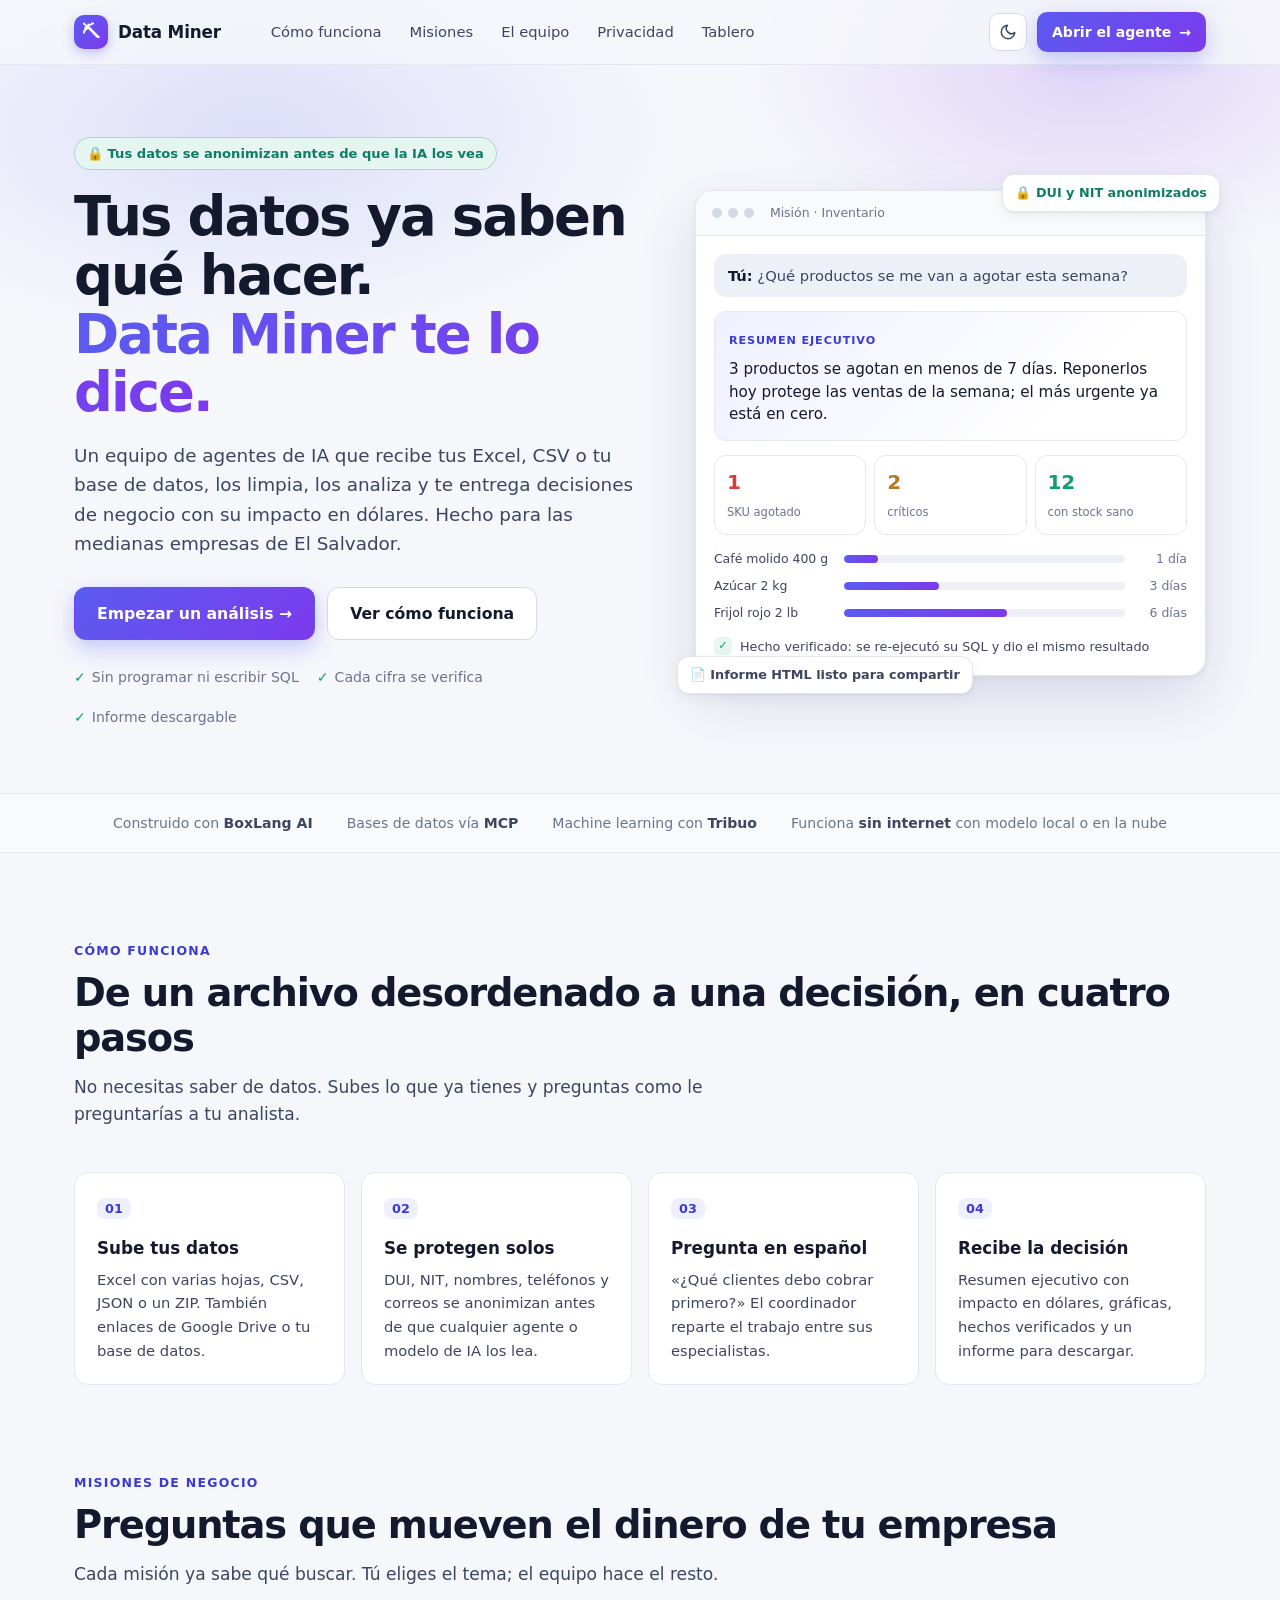
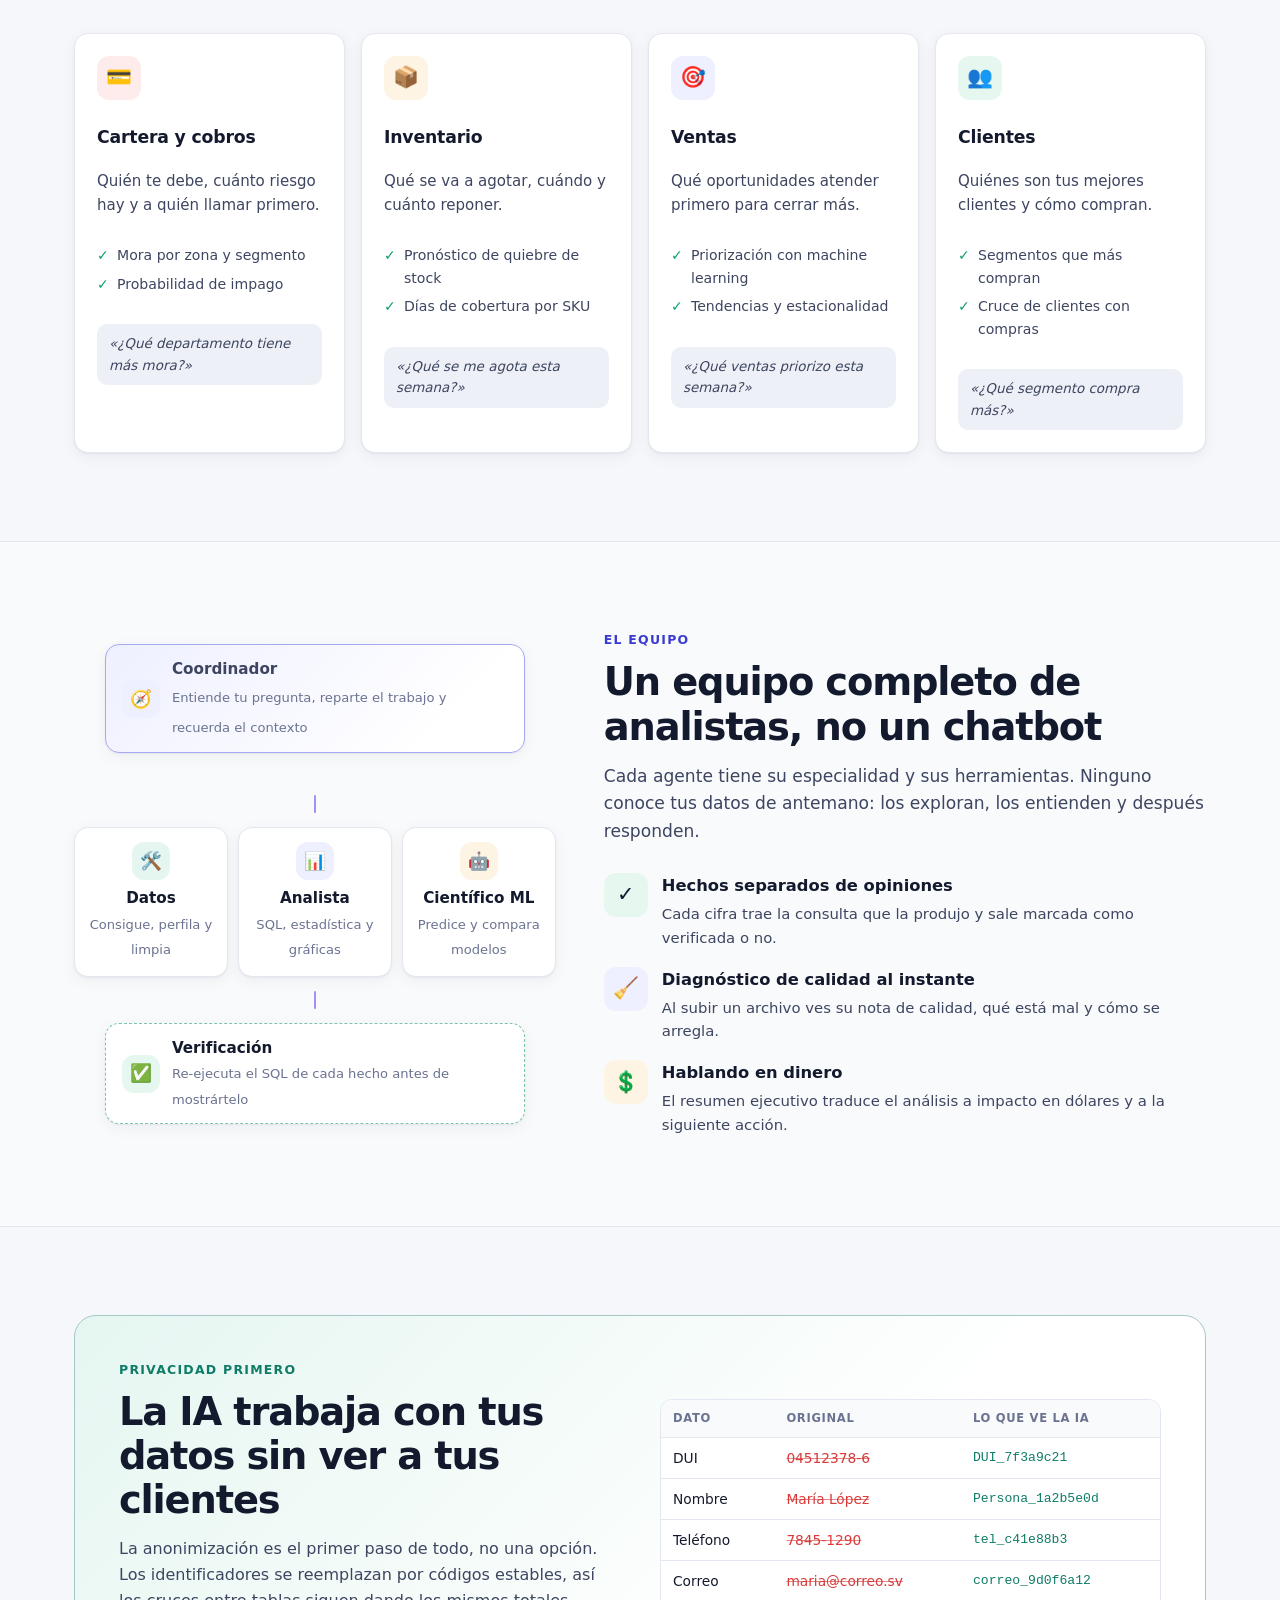
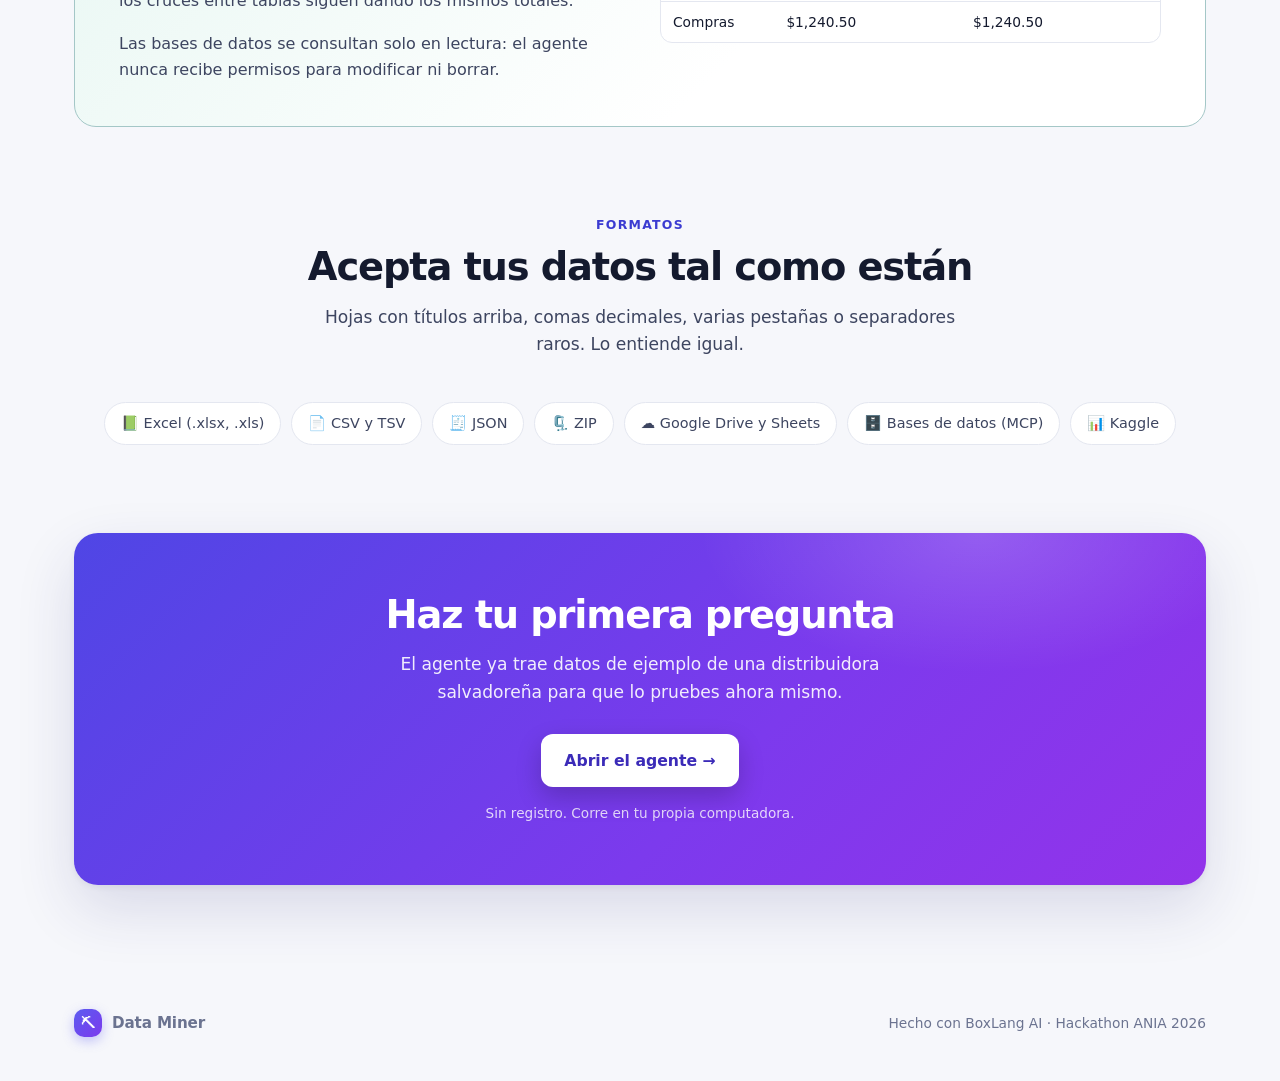
==== commit 032e38d0: "Tablero de inventario conectado a MySQL y al agente (tablero.html)" ====
--- a/data-miner/www/index.html
+++ b/data-miner/www/index.html
@@ -222,6 +222,7 @@
     <a href="#misiones">Misiones</a>
     <a href="#equipo">El equipo</a>
     <a href="#privacidad">Privacidad</a>
+    <a href="tablero.html">Tablero</a>
   </div>
   <div class="nav-r">
     <button class="tema" id="tema" type="button" aria-label="Cambiar entre modo claro y oscuro" title="Cambiar tema">
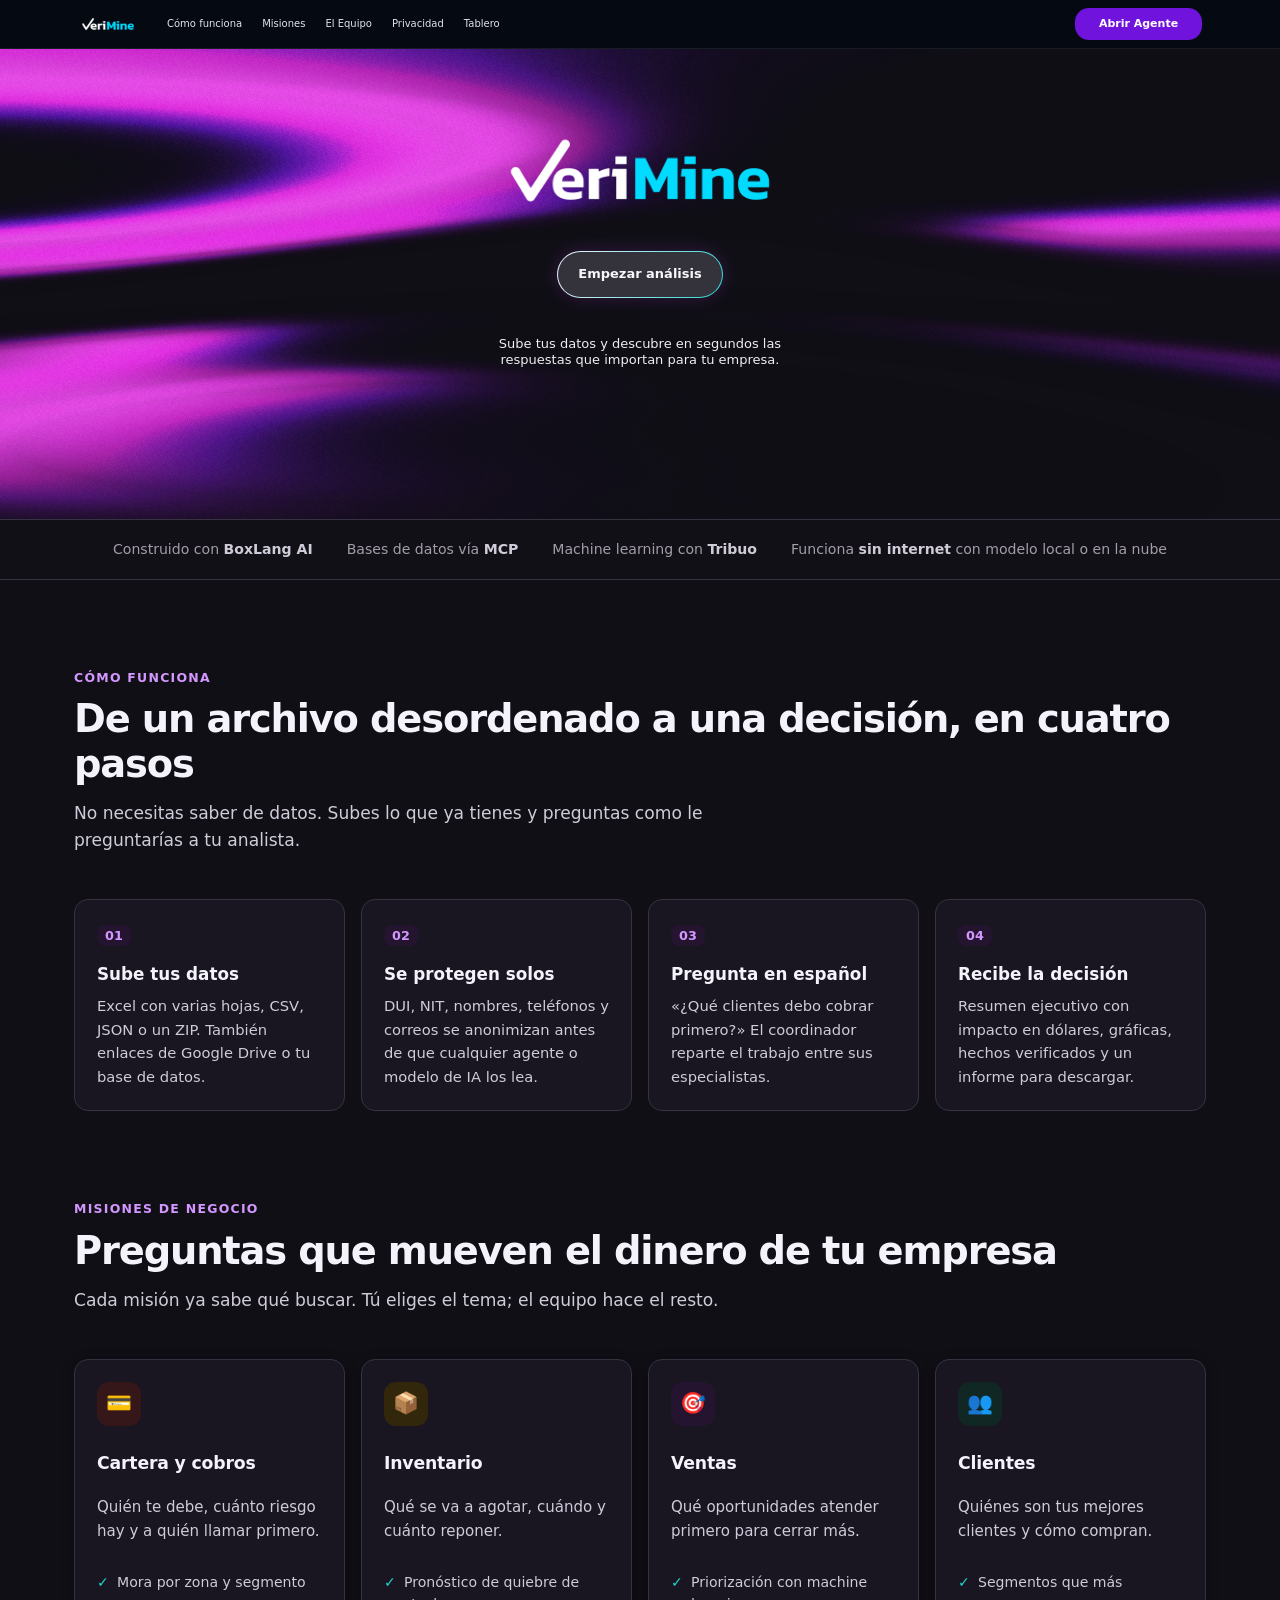
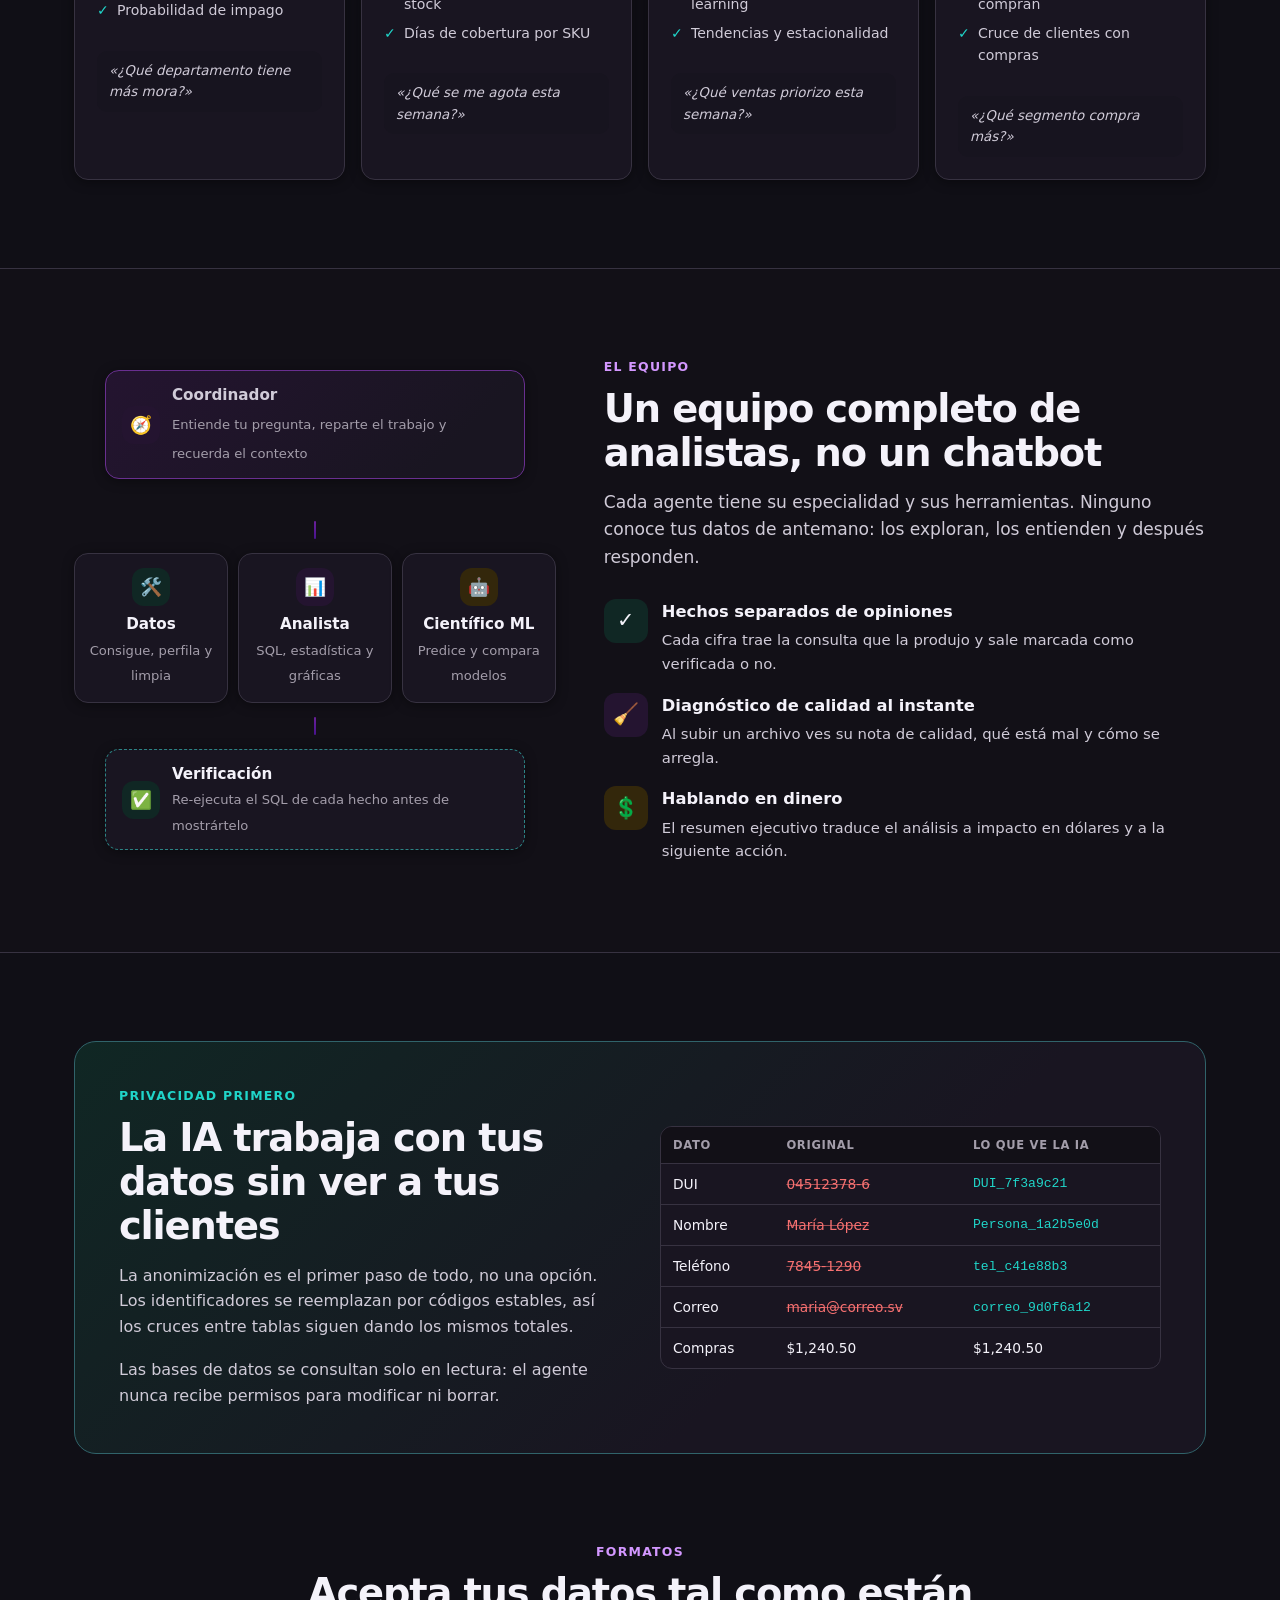
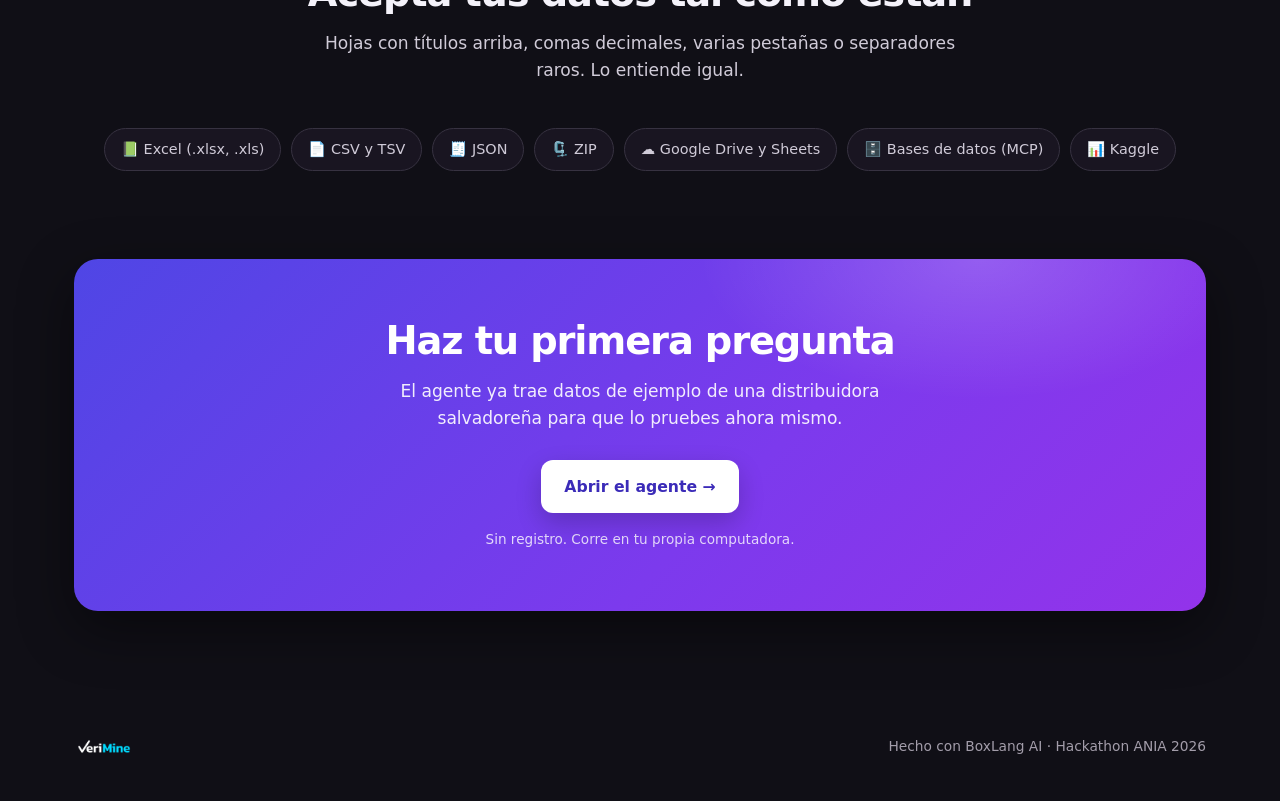
==== commit 2862d096: "Add VeriMine branding and new color-bends animation effect" ====
--- a/data-miner/www/index.html
+++ b/data-miner/www/index.html
@@ -2,8 +2,10 @@
 <html lang="es">
 <head>
 <meta charset="utf-8"><meta name="viewport" content="width=device-width,initial-scale=1">
-<title>Data Miner · Tu equipo de analistas de datos con IA</title>
-<meta name="description" content="Data Miner: un equipo de agentes de IA hecho con BoxLang que anonimiza, limpia y analiza los datos de tu empresa y te entrega decisiones con impacto en dólares.">
+<title>VeriMine · Tu equipo de analistas de datos con IA</title>
+<meta name="description" content="VeriMine: un equipo de agentes de IA que protege, limpia y analiza los datos de tu empresa para convertirlos en decisiones verificables.">
+<link rel="preconnect" href="https://api.fontshare.com">
+<link href="https://api.fontshare.com/v2/css?f[]=satoshi@400,500,700,900&display=swap" rel="stylesheet">
 <script>
   // Tema: respeta el sistema; si el usuario eligió uno, se guarda (lo comparte con app.html)
   (function(){ try { var t = localStorage.getItem('dm-tema'); if (t === 'claro' || t === 'oscuro') document.documentElement.dataset.theme = t; } catch(e){} })();
@@ -45,7 +47,7 @@
   }
   *{box-sizing:border-box}
   html{scroll-behavior:smooth}
-  body{margin:0;font:16px/1.6 ui-sans-serif,system-ui,-apple-system,"Segoe UI",Roboto,sans-serif;background:var(--bg);color:var(--txt);-webkit-font-smoothing:antialiased;overflow-x:hidden}
+  body{margin:0;font:400 16px/1.6 'Satoshi',ui-sans-serif,system-ui,-apple-system,"Segoe UI",Roboto,sans-serif;background:var(--bg);color:var(--txt);-webkit-font-smoothing:antialiased;overflow-x:hidden}
   a{color:inherit;text-decoration:none}
   code{font-family:ui-monospace,"Cascadia Code","SF Mono",Consolas,monospace;font-size:.88em}
   .in{max-width:1180px;margin:0 auto;padding:0 24px}
@@ -211,72 +213,81 @@
   .rv{opacity:0;transform:translateY(14px);transition:opacity .6s ease,transform .6s ease}
   .rv.on{opacity:1;transform:none}
   @media (prefers-reduced-motion:reduce){.rv{opacity:1;transform:none;transition:none}html{scroll-behavior:auto}}
+
+  :root,:root[data-theme="claro"],:root[data-theme="oscuro"]{
+    --bg:#100f16;--bg2:#17141f;--panel:#191521;--panel2:#121017;--line:#373241;--line2:#514a5b;
+    --txt:#f4f2fa;--txt2:#d0cbd8;--mut:#a39daa;
+    --acc:#a52bf1;--acc2:#6d16df;--accbg:#241430;--acctx:#d397ff;
+    --ok:#20d5c9;--okbg:#102724;--bad:#f87171;--badbg:#351719;--warn:#f6c667;--warnbg:#33270b;
+    --priv:#20d5c9;--privbg:#102724;
+    --sh:0 2px 12px rgba(0,0,0,.4);--shL:0 18px 55px rgba(0,0,0,.45);--glow:rgba(174,48,255,.2);
+    color-scheme:dark;
+  }
+  body{background:var(--bg);color:var(--txt)}
+  nav.top{background:rgba(5,10,19,.94);border-bottom:1px solid rgba(255,255,255,.08)}
+  nav.top .in{height:48px;gap:12px;padding:0 28px}
+  .brand{gap:0;font-size:12px;line-height:1;font-weight:700;letter-spacing:-.025em}
+  .logo-image{display:block;width:60px;height:auto}
+  .links{display:flex;gap:2px;margin-left:8px}
+  .links a{padding:6px 9px;border-radius:8px;color:#e3e4eb;font-size:10px;white-space:nowrap}
+  .links a:hover{background:rgba(255,255,255,.08);color:#fff}
+  .nav-r .btn.pri{min-width:127px;justify-content:center;padding:7px 16px;border:0;border-radius:14px;background:#7013dd;color:#fff!important;-webkit-text-fill-color:#fff;box-shadow:none;font-size:11px;font-weight:700}
+  .nav-r .btn.pri:hover{filter:brightness(1.12)}
+  section[id]{scroll-margin-top:64px}
+  .hero{position:relative;isolation:isolate;min-height:470px;padding:69px 0 48px;overflow:hidden;background:var(--bg);text-align:center}
+  .hero::before{display:none}
+  .hero .in{position:relative;z-index:1;display:block;max-width:none;padding:0 24px}
+  .color-bends{position:absolute;z-index:-1;inset:0 0 auto;height:470px;overflow:hidden;pointer-events:none;
+    background:linear-gradient(157deg,transparent 25%,rgba(177,52,255,.22) 31%,rgba(203,68,255,.3) 34%,transparent 41%),
+      linear-gradient(177deg,transparent 57%,rgba(170,46,255,.2) 62%,rgba(210,56,255,.3) 66%,transparent 73%)}
+  .color-bends.is-active{background:none}
+  .color-bends canvas{display:block;width:100%;height:100%;opacity:.9}
+  .hero-content{width:100%;margin:0 auto}
+  .hero-heading{margin:0}
+  .hero-logo{display:block;width:min(300px,76vw);height:auto;margin:0 auto}
+  .hero-cta{min-width:150px;justify-content:center;margin-top:28px;padding:12px 20px!important;border:1px solid transparent!important;border-radius:24px!important;
+    background:linear-gradient(#34323b,#34323b) padding-box,linear-gradient(120deg,#f7f3ff,#28dbd2) border-box!important;
+    color:#f8f7fb!important;font-size:13px!important;font-weight:700!important;box-shadow:0 0 18px rgba(211,74,255,.18)!important}
+  .hero-cta:hover{filter:brightness(1.15)}
+  .hero-intro{max-width:350px;margin:38px auto 0;color:#f0edf4;font-size:13px;line-height:16px}
+  @media (max-width:700px){
+    .links{display:none}
+    .hero{min-height:0;padding:60px 0 70px}
+  }
+  @media (max-width:480px){
+    nav.top .in{padding:0 16px}
+    .hero .in{padding:0 16px}
+  }
 </style>
 </head>
 <body>
 
 <nav class="top"><div class="in">
-  <a class="brand" href="#"><span class="logo">⛏</span>Data Miner</a>
+  <a class="brand" href="#inicio" aria-label="VeriMine, inicio">
+    <img class="logo-image" src="../images/verimine-logo.png" alt="VeriMine">
+  </a>
   <div class="links">
     <a href="#como">Cómo funciona</a>
     <a href="#misiones">Misiones</a>
-    <a href="#equipo">El equipo</a>
+    <a href="#equipo">El Equipo</a>
     <a href="#privacidad">Privacidad</a>
     <a href="tablero.html">Tablero</a>
   </div>
   <div class="nav-r">
-    <button class="tema" id="tema" type="button" aria-label="Cambiar entre modo claro y oscuro" title="Cambiar tema">
-      <svg class="luna" viewBox="0 0 24 24" fill="none" stroke="currentColor" stroke-width="2" stroke-linecap="round" stroke-linejoin="round"><path d="M21 12.8A9 9 0 1 1 11.2 3a7 7 0 0 0 9.8 9.8z"/></svg>
-      <svg class="sol" viewBox="0 0 24 24" fill="none" stroke="currentColor" stroke-width="2" stroke-linecap="round"><circle cx="12" cy="12" r="4"/><path d="M12 2v2M12 20v2M4.9 4.9l1.4 1.4M17.7 17.7l1.4 1.4M2 12h2M20 12h2M4.9 19.1l1.4-1.4M17.7 6.3l1.4-1.4"/></svg>
-    </button>
-    <a class="btn pri sm" href="app.html">Abrir el agente <span>→</span></a>
+    <a class="btn pri sm" href="app.html">Abrir Agente</a>
   </div>
 </div></nav>
 
-<header class="hero"><div class="in">
-  <div>
-    <div class="tag">🔒 Tus datos se anonimizan antes de que la IA los vea</div>
-    <h1>Tus datos ya saben qué hacer.<br><span class="grad">Data Miner te lo dice.</span></h1>
-    <p class="lead">Un equipo de agentes de IA que recibe tus Excel, CSV o tu base de datos, los limpia, los analiza y te entrega decisiones de negocio con su impacto en dólares. Hecho para las medianas empresas de El Salvador.</p>
-    <div class="ctas">
-      <a class="btn pri" href="app.html">Empezar un análisis →</a>
-      <a class="btn sec" href="#como">Ver cómo funciona</a>
-    </div>
-    <div class="mini">
-      <span><b>✓</b> Sin programar ni escribir SQL</span>
-      <span><b>✓</b> Cada cifra se verifica</span>
-      <span><b>✓</b> Informe descargable</span>
-    </div>
-  </div>
-
-  <div class="preview" aria-label="Ejemplo de resultado">
-    <div class="float a">🔒 DUI y NIT anonimizados</div>
-    <div class="win">
-      <div class="win-h"><i></i><i></i><i></i><span>Misión · Inventario</span></div>
-      <div class="win-b">
-        <div class="q"><b>Tú:</b> ¿Qué productos se me van a agotar esta semana?</div>
-        <div class="ans">
-          <small>Resumen ejecutivo</small>
-          <p>3 productos se agotan en menos de 7 días. Reponerlos hoy protege las ventas de la semana; el más urgente ya está en cero.</p>
-        </div>
-        <div class="kpis">
-          <div class="kpi r"><b>1</b><span>SKU agotado</span></div>
-          <div class="kpi w"><b>2</b><span>críticos</span></div>
-          <div class="kpi g"><b>12</b><span>con stock sano</span></div>
-        </div>
-        <div class="bars">
-          <div class="bar">Café molido 400 g<div><i style="width:12%"></i></div><em>1 día</em></div>
-          <div class="bar">Azúcar 2 kg<div><i style="width:34%"></i></div><em>3 días</em></div>
-          <div class="bar">Frijol rojo 2 lb<div><i style="width:58%"></i></div><em>6 días</em></div>
-        </div>
-        <div class="facts">
-          <div><b>✓</b>Hecho verificado: se re-ejecutó su SQL y dio el mismo resultado</div>
-        </div>
-      </div>
-    </div>
-    <div class="float b">📄 Informe HTML listo para compartir</div>
-  </div>
-</div></header>
+<header class="hero" id="inicio">
+  <div class="color-bends" id="color-bends" aria-hidden="true"></div>
+  <div class="in">
+    <div class="hero-content">
+      <h1 class="hero-heading"><img class="hero-logo" src="../images/verimine-logo.png" alt="VeriMine"></h1>
+      <a class="btn pri hero-cta" href="app.html">Empezar análisis</a>
+      <p class="hero-intro">Sube tus datos y descubre en segundos las respuestas que importan para tu empresa.</p>
+    </div>
+  </div>
+</header>
 
 <div class="strip"><div class="in">
   <span>Construido con <b>BoxLang AI</b></span>
@@ -396,21 +407,15 @@
 </div></section>
 
 <footer><div class="in">
-  <div class="brand" style="font-size:.95rem"><span class="logo" style="width:28px;height:28px;font-size:14px">⛏</span>Data Miner</div>
+  <div class="brand" style="font-size:.95rem"><img class="logo-image" src="../images/verimine-logo.png" alt="VeriMine"></div>
   <div>Hecho con BoxLang AI · Hackathon ANIA 2026</div>
 </div></footer>
 
 <script>
-  // Botón de tema: alterna claro/oscuro y lo recuerda
-  document.getElementById('tema').addEventListener('click', () => {
-    const r = document.documentElement;
-    const oscuroAhora = r.dataset.theme ? r.dataset.theme === 'oscuro' : matchMedia('(prefers-color-scheme: dark)').matches;
-    r.dataset.theme = oscuroAhora ? 'claro' : 'oscuro';
-    try { localStorage.setItem('dm-tema', r.dataset.theme); } catch (e) {}
-  });
   // Animación al hacer scroll
   const io = 'IntersectionObserver' in window ? new IntersectionObserver(es => es.forEach(e => { if (e.isIntersecting) { e.target.classList.add('on'); io.unobserve(e.target); } }), { threshold: .12 }) : null;
   document.querySelectorAll('.rv').forEach(el => io ? io.observe(el) : el.classList.add('on'));
 </script>
+<script src="js/color-bends.js"></script>
 </body>
 </html>
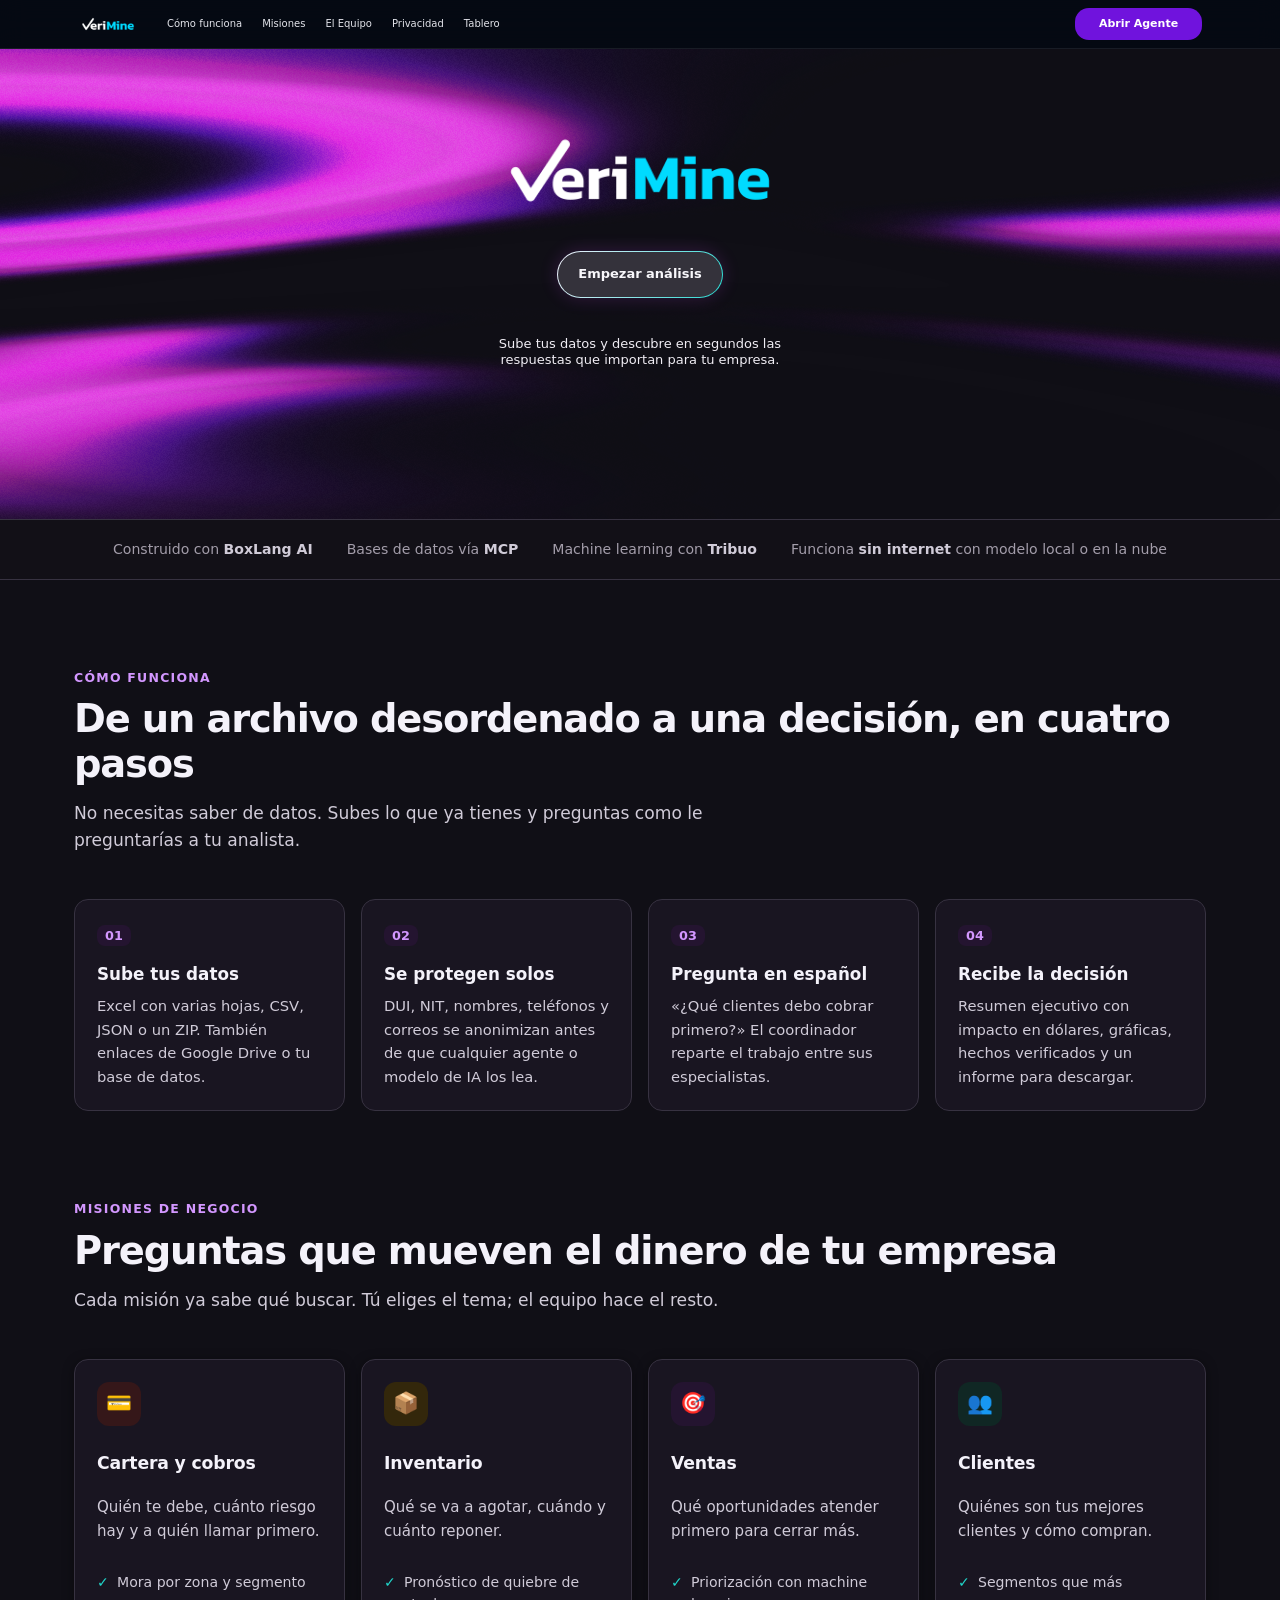
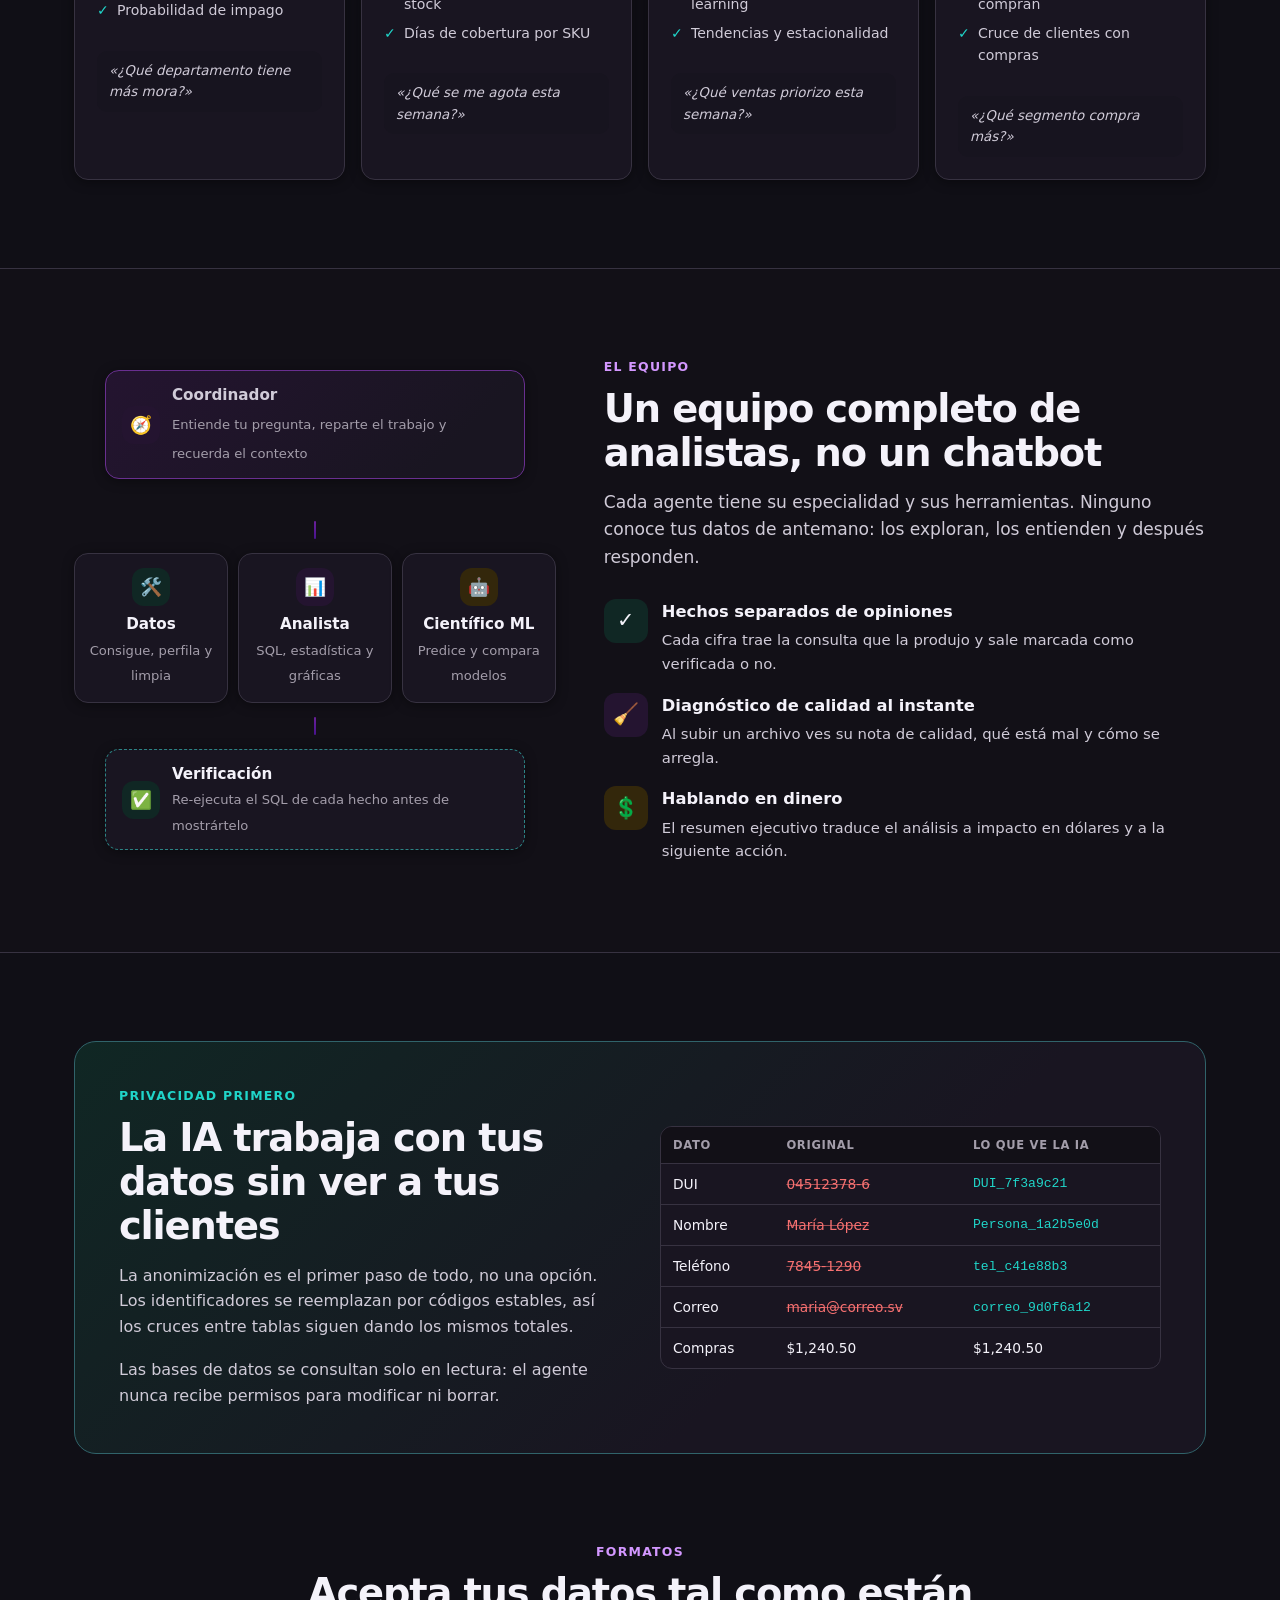
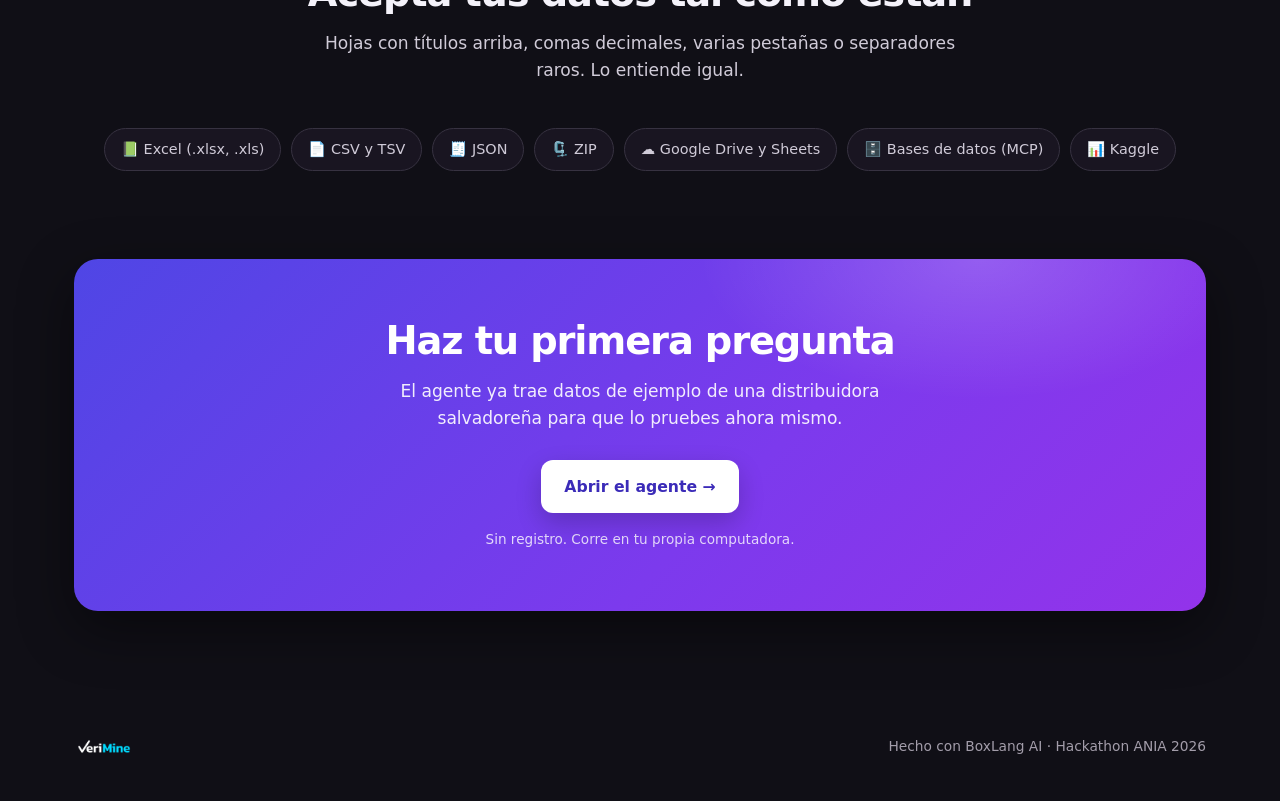
==== commit f40f88d6: "Update logo image paths to use new directory structure" ====
--- a/data-miner/www/index.html
+++ b/data-miner/www/index.html
@@ -264,7 +264,7 @@
 
 <nav class="top"><div class="in">
   <a class="brand" href="#inicio" aria-label="VeriMine, inicio">
-    <img class="logo-image" src="../images/verimine-logo.png" alt="VeriMine">
+    <img class="logo-image" src="img/verimine.png" alt="VeriMine">
   </a>
   <div class="links">
     <a href="#como">Cómo funciona</a>
@@ -282,7 +282,7 @@
   <div class="color-bends" id="color-bends" aria-hidden="true"></div>
   <div class="in">
     <div class="hero-content">
-      <h1 class="hero-heading"><img class="hero-logo" src="../images/verimine-logo.png" alt="VeriMine"></h1>
+      <h1 class="hero-heading"><img class="hero-logo" src="img/verimine.png" alt="VeriMine"></h1>
       <a class="btn pri hero-cta" href="app.html">Empezar análisis</a>
       <p class="hero-intro">Sube tus datos y descubre en segundos las respuestas que importan para tu empresa.</p>
     </div>
@@ -407,7 +407,7 @@
 </div></section>
 
 <footer><div class="in">
-  <div class="brand" style="font-size:.95rem"><img class="logo-image" src="../images/verimine-logo.png" alt="VeriMine"></div>
+  <div class="brand" style="font-size:.95rem"><img class="logo-image" src="img/verimine.png" alt="VeriMine"></div>
   <div>Hecho con BoxLang AI · Hackathon ANIA 2026</div>
 </div></footer>
 
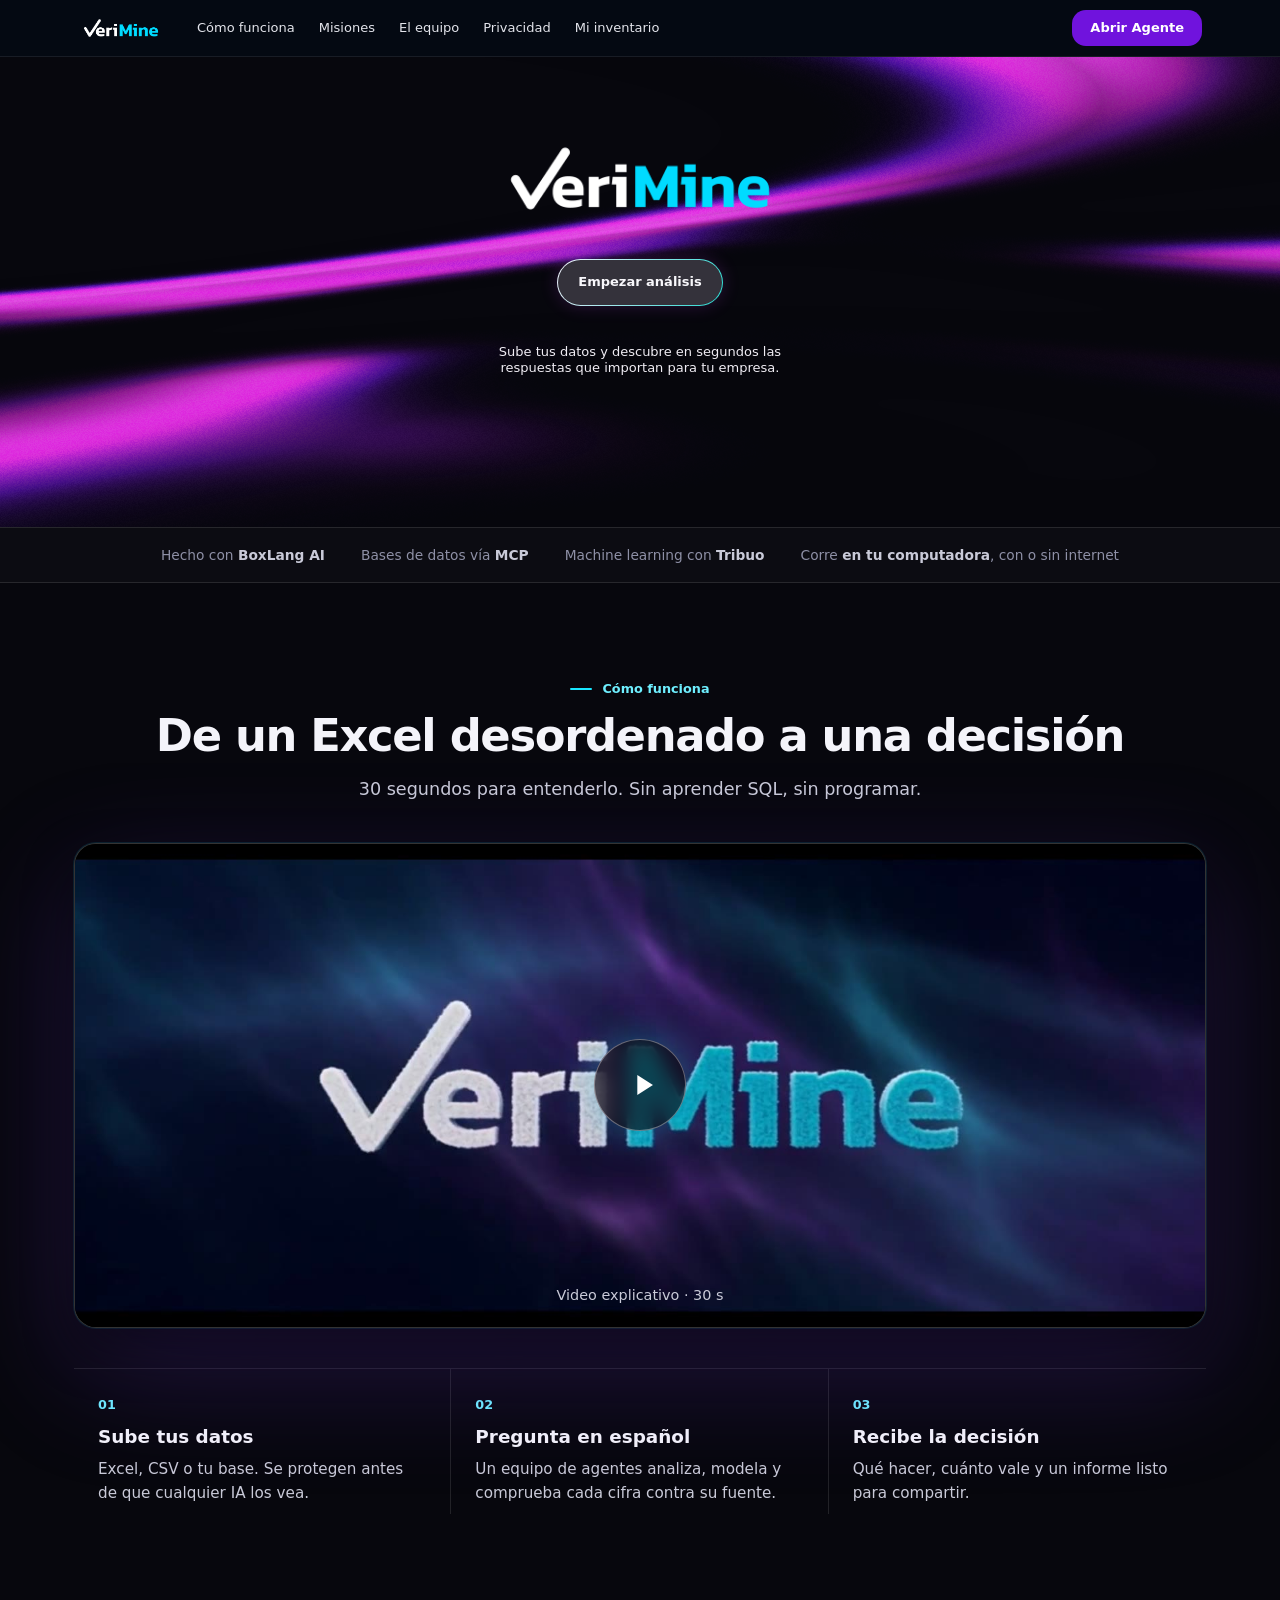
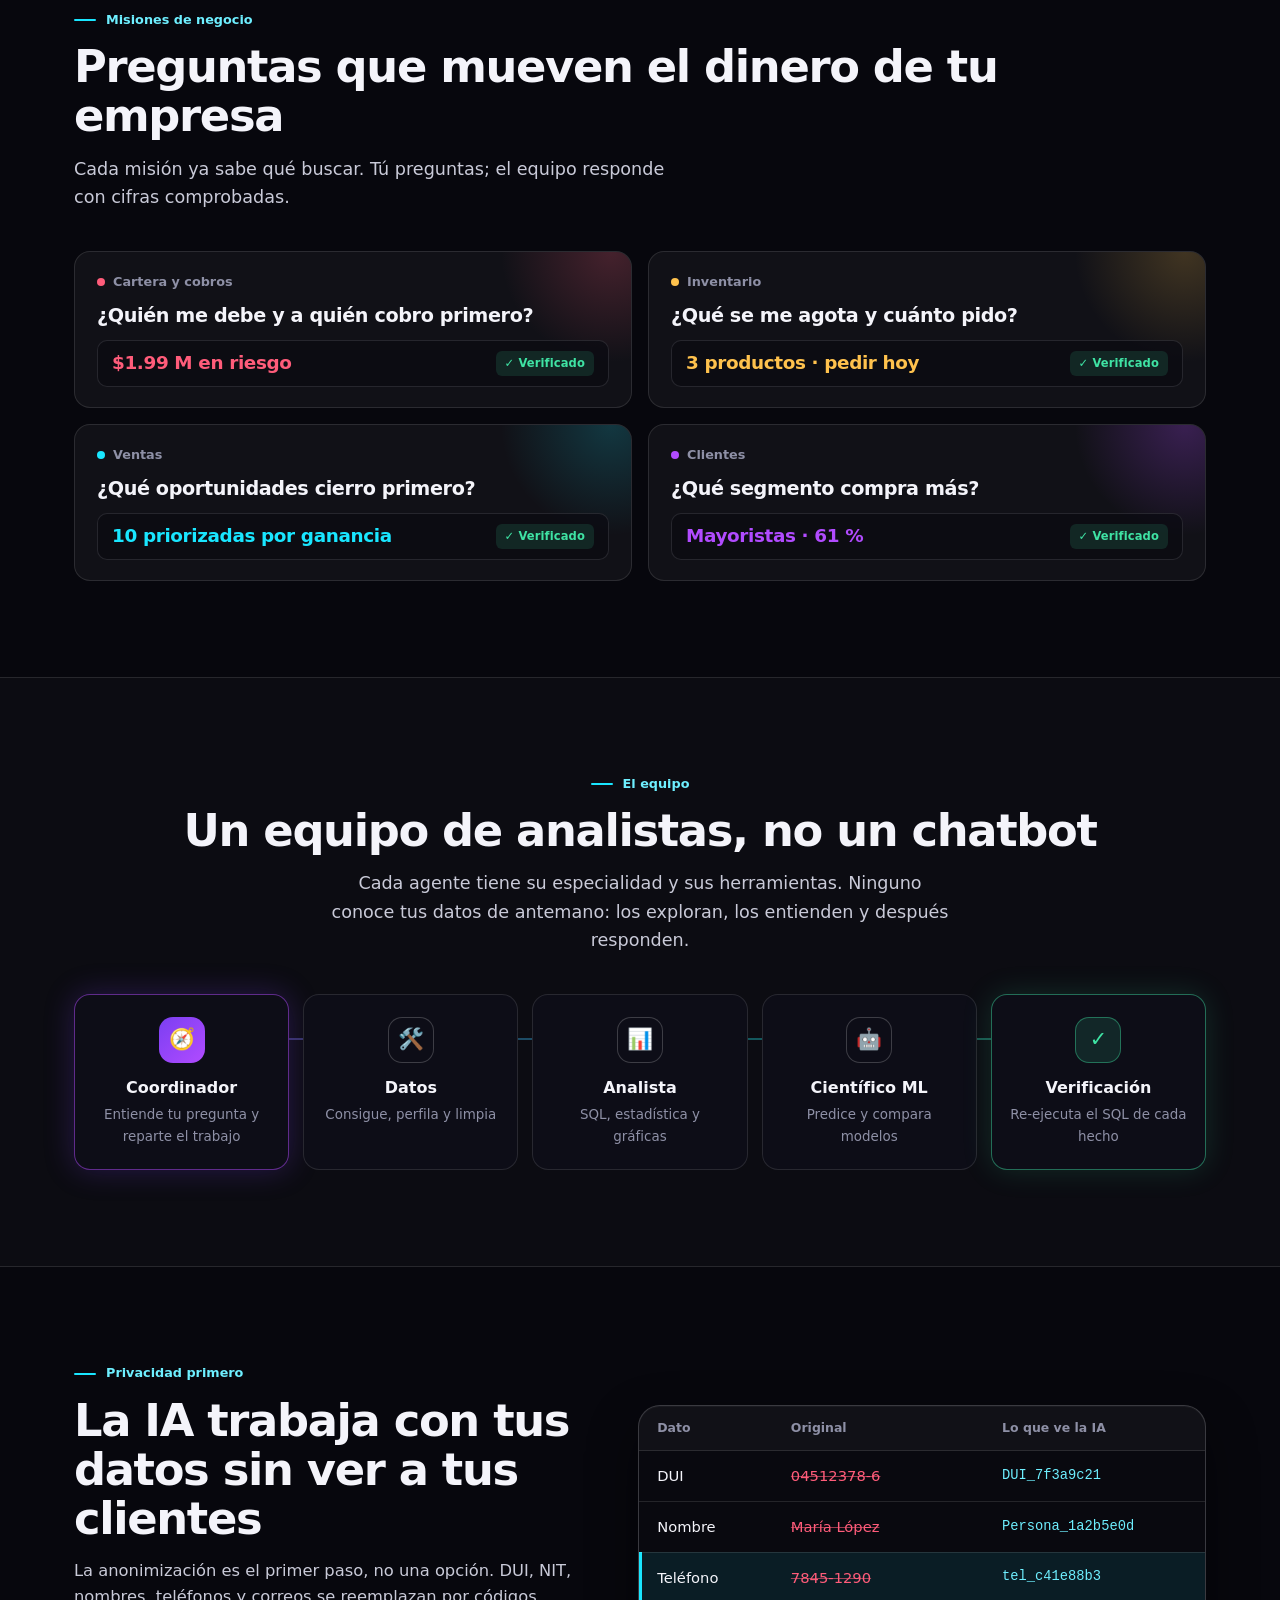
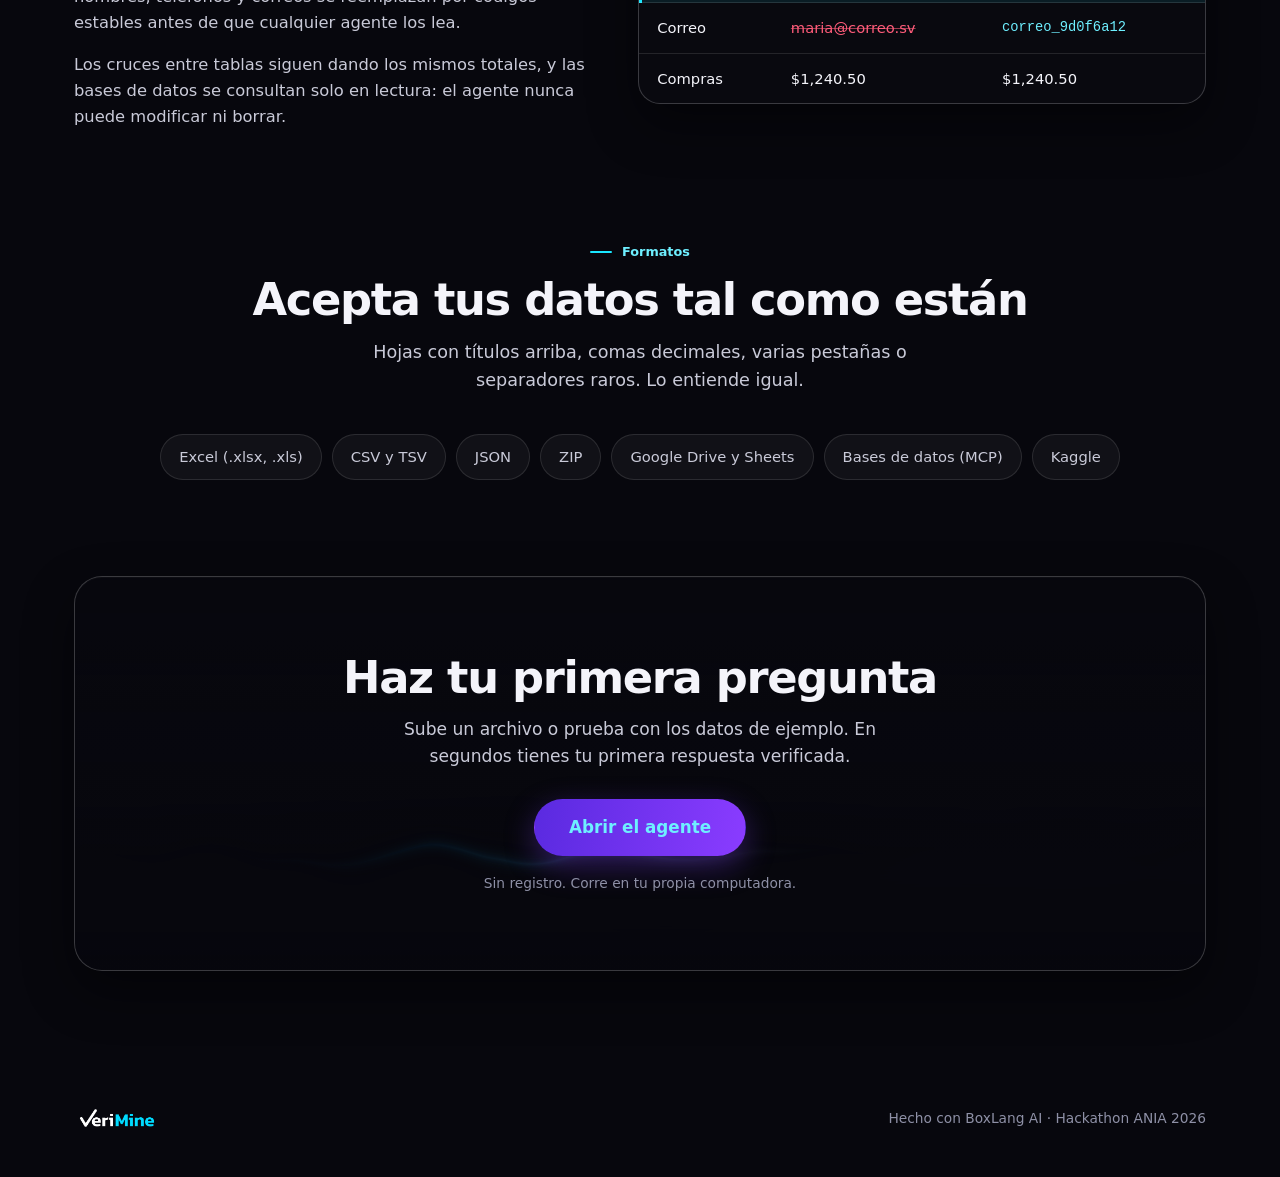
==== commit 04b2de6d: "Homepage VeriMine: secciones rediseñadas y video explicativo de 30 s - index.html: conserva nav y he" ====
--- a/data-miner/www/index.html
+++ b/data-miner/www/index.html
@@ -3,387 +3,219 @@
 <head>
 <meta charset="utf-8"><meta name="viewport" content="width=device-width,initial-scale=1">
 <title>VeriMine · Tu equipo de analistas de datos con IA</title>
-<meta name="description" content="VeriMine: un equipo de agentes de IA que protege, limpia y analiza los datos de tu empresa para convertirlos en decisiones verificables.">
-<link rel="preconnect" href="https://api.fontshare.com">
-<link href="https://api.fontshare.com/v2/css?f[]=satoshi@400,500,700,900&display=swap" rel="stylesheet">
-<script>
-  // Tema: respeta el sistema; si el usuario eligió uno, se guarda (lo comparte con app.html)
-  (function(){ try { var t = localStorage.getItem('dm-tema'); if (t === 'claro' || t === 'oscuro') document.documentElement.dataset.theme = t; } catch(e){} })();
-</script>
+<meta name="description" content="VeriMine: un equipo de agentes de IA que protege, limpia y analiza los datos de tu empresa y te entrega decisiones con cada cifra verificada.">
+<link rel="icon" href="img/verimine.png">
+<link rel="stylesheet" href="css/verimine.css">
 <style>
-  :root{
-    --bg:#f6f7fb;--bg2:#eef0f7;--panel:#ffffff;--panel2:#f9fafc;--line:#e4e7f0;--line2:#d5d9e6;
-    --txt:#141a2e;--txt2:#3d4560;--mut:#6b7390;
-    --acc:#5b5bf0;--acc2:#7c3aed;--accbg:#eef0ff;--acctx:#3b3bd1;
-    --ok:#0f9f6e;--okbg:#e6f7f0;--bad:#d93a3a;--badbg:#fdeceb;--warn:#b7791f;--warnbg:#fdf4e3;
-    --priv:#0e7c66;--privbg:#e5f6f1;
-    --sh:0 1px 2px rgba(20,26,46,.05),0 4px 16px rgba(20,26,46,.05);
-    --shL:0 2px 6px rgba(20,26,46,.06),0 24px 60px rgba(40,40,120,.14);
-    --glow:rgba(91,91,240,.16);
-    --r:14px;
-    color-scheme:light;
-  }
-  @media (prefers-color-scheme:dark){:root:not([data-theme="claro"]){
-    --bg:#0c0f1a;--bg2:#121626;--panel:#151a2b;--panel2:#1a2034;--line:#252c44;--line2:#323a57;
-    --txt:#eceff8;--txt2:#c3c9dc;--mut:#8a92ad;
-    --acc:#7b7bff;--acc2:#a78bfa;--accbg:#1f2347;--acctx:#b4b6ff;
-    --ok:#34d399;--okbg:#0d2e24;--bad:#f87171;--badbg:#3a1618;--warn:#fbbf24;--warnbg:#33270b;
-    --priv:#5eead4;--privbg:#0c2b27;
-    --sh:0 1px 2px rgba(0,0,0,.3),0 8px 24px rgba(0,0,0,.25);
-    --shL:0 2px 6px rgba(0,0,0,.35),0 30px 70px rgba(0,0,0,.45);
-    --glow:rgba(123,123,255,.22);
-    color-scheme:dark;
-  }}
-  :root[data-theme="oscuro"]{
-    --bg:#0c0f1a;--bg2:#121626;--panel:#151a2b;--panel2:#1a2034;--line:#252c44;--line2:#323a57;
-    --txt:#eceff8;--txt2:#c3c9dc;--mut:#8a92ad;
-    --acc:#7b7bff;--acc2:#a78bfa;--accbg:#1f2347;--acctx:#b4b6ff;
-    --ok:#34d399;--okbg:#0d2e24;--bad:#f87171;--badbg:#3a1618;--warn:#fbbf24;--warnbg:#33270b;
-    --priv:#5eead4;--privbg:#0c2b27;
-    --sh:0 1px 2px rgba(0,0,0,.3),0 8px 24px rgba(0,0,0,.25);
-    --shL:0 2px 6px rgba(0,0,0,.35),0 30px 70px rgba(0,0,0,.45);
-    --glow:rgba(123,123,255,.22);
-    color-scheme:dark;
-  }
-  *{box-sizing:border-box}
-  html{scroll-behavior:smooth}
-  body{margin:0;font:400 16px/1.6 'Satoshi',ui-sans-serif,system-ui,-apple-system,"Segoe UI",Roboto,sans-serif;background:var(--bg);color:var(--txt);-webkit-font-smoothing:antialiased;overflow-x:hidden}
-  a{color:inherit;text-decoration:none}
-  code{font-family:ui-monospace,"Cascadia Code","SF Mono",Consolas,monospace;font-size:.88em}
-  .in{max-width:1180px;margin:0 auto;padding:0 24px}
-  @media (max-width:600px){.in{padding:0 16px}}
-  .grad{background:linear-gradient(90deg,var(--acc),var(--acc2));-webkit-background-clip:text;background-clip:text;color:transparent}
-
-  /* Botones */
-  .btn{display:inline-flex;align-items:center;gap:8px;padding:13px 22px;border-radius:12px;font-weight:650;font-size:.98rem;border:1px solid transparent;cursor:pointer;transition:transform .1s,filter .15s,background .15s,border-color .15s;white-space:nowrap}
-  .btn.pri{background:linear-gradient(135deg,var(--acc),var(--acc2));color:#fff;box-shadow:0 8px 22px rgba(91,91,240,.32)}
-  .btn.pri:hover{filter:brightness(1.08)} .btn:active{transform:translateY(1px)}
-  .btn.sec{background:var(--panel);border-color:var(--line2);color:var(--txt)}
-  .btn.sec:hover{border-color:var(--acc);color:var(--acctx)}
-  .btn.sm{padding:8px 14px;font-size:.88rem;border-radius:10px}
-
-  /* Navegación */
-  nav.top{position:sticky;top:0;z-index:10;background:color-mix(in srgb,var(--bg) 82%,transparent);backdrop-filter:blur(12px);border-bottom:1px solid var(--line)}
-  nav.top .in{display:flex;align-items:center;gap:14px;height:64px}
-  .logo{width:34px;height:34px;border-radius:10px;display:grid;place-items:center;background:linear-gradient(135deg,var(--acc),var(--acc2));color:#fff;font-size:18px;box-shadow:0 4px 12px rgba(91,91,240,.35);flex:none}
-  .brand{display:flex;align-items:center;gap:10px;font-weight:750;letter-spacing:-.01em;font-size:1.05rem}
-  .links{display:flex;gap:4px;margin-left:24px}
-  .links a{padding:6px 12px;border-radius:8px;color:var(--txt2);font-size:.92rem}
-  .links a:hover{background:var(--bg2);color:var(--txt)}
-  .nav-r{margin-left:auto;display:flex;align-items:center;gap:10px}
-  .tema{width:38px;height:38px;border-radius:10px;border:1px solid var(--line2);background:var(--panel);color:var(--txt2);display:grid;place-items:center;cursor:pointer;transition:border-color .15s}
-  .tema:hover{border-color:var(--acc);color:var(--acctx)}
-  .tema svg{width:18px;height:18px}
-  .tema .sol{display:none}
-  :root[data-theme="oscuro"] .tema .sol{display:block} :root[data-theme="oscuro"] .tema .luna{display:none}
-  @media (prefers-color-scheme:dark){:root:not([data-theme="claro"]) .tema .sol{display:block} :root:not([data-theme="claro"]) .tema .luna{display:none}}
-  @media (max-width:860px){.links{display:none}}
-  @media (max-width:420px){.nav-r .btn span{display:none}}
-
-  /* Hero */
-  .hero{position:relative;padding:72px 0 64px}
-  .hero::before{content:"";position:absolute;inset:-120px 0 auto;height:620px;background:radial-gradient(600px 300px at 20% 30%,var(--glow),transparent 70%),radial-gradient(500px 280px at 85% 20%,color-mix(in srgb,var(--acc2) 18%,transparent),transparent 70%);pointer-events:none;z-index:-1}
-  .hero .in{display:grid;grid-template-columns:1.05fr .95fr;gap:56px;align-items:center}
-  @media (max-width:960px){.hero .in{grid-template-columns:1fr;gap:40px}.hero{padding:44px 0 40px}}
-  .tag{display:inline-flex;align-items:center;gap:8px;font-size:.82rem;font-weight:600;color:var(--priv);background:var(--privbg);border:1px solid color-mix(in srgb,var(--priv) 25%,transparent);padding:5px 12px;border-radius:999px;margin-bottom:18px}
-  h1{margin:0 0 18px;font-size:clamp(2.1rem,4.6vw,3.4rem);line-height:1.08;letter-spacing:-.035em;font-weight:800}
-  .lead{margin:0 0 28px;font-size:1.15rem;color:var(--txt2);max-width:560px}
-  .ctas{display:flex;gap:12px;flex-wrap:wrap}
-  .mini{display:flex;flex-wrap:wrap;gap:18px;margin-top:26px;font-size:.88rem;color:var(--mut)}
-  .mini span{display:flex;align-items:center;gap:6px}
-  .mini b{color:var(--ok)}
-
-  /* Vista previa del resultado */
-  .preview{position:relative}
-  .win{background:var(--panel);border:1px solid var(--line);border-radius:18px;box-shadow:var(--shL);overflow:hidden}
-  .win-h{display:flex;align-items:center;gap:6px;padding:12px 16px;border-bottom:1px solid var(--line);background:var(--panel2)}
-  .win-h i{width:10px;height:10px;border-radius:50%;background:var(--line2)}
-  .win-h span{margin-left:10px;font-size:.78rem;color:var(--mut)}
-  .win-b{padding:18px;display:flex;flex-direction:column;gap:14px}
-  .q{font-size:.92rem;background:var(--bg2);border-radius:12px;padding:10px 14px;color:var(--txt2)}
-  .q b{color:var(--txt)}
-  .ans{border-radius:12px;padding:14px;background:linear-gradient(135deg,var(--accbg),var(--panel) 75%);border:1px solid var(--line)}
-  .ans small{font-size:.7rem;font-weight:700;text-transform:uppercase;letter-spacing:.08em;color:var(--acctx)}
-  .ans p{margin:6px 0 0;font-size:.95rem;line-height:1.5}
-  .kpis{display:grid;grid-template-columns:repeat(3,1fr);gap:8px}
-  .kpi{border:1px solid var(--line);border-radius:12px;padding:10px 12px;background:var(--panel)}
-  .kpi b{display:block;font-size:1.25rem;font-variant-numeric:tabular-nums;letter-spacing:-.01em}
-  .kpi span{font-size:.72rem;color:var(--mut)}
-  .kpi.r b{color:var(--bad)} .kpi.g b{color:var(--ok)} .kpi.w b{color:var(--warn)}
-  .bars{display:flex;flex-direction:column;gap:7px}
-  .bar{display:grid;grid-template-columns:120px 1fr 52px;gap:10px;align-items:center;font-size:.78rem;color:var(--txt2)}
-  .bar div{height:8px;border-radius:99px;background:var(--bg2);overflow:hidden}
-  .bar div i{display:block;height:100%;border-radius:99px;background:linear-gradient(90deg,var(--acc),var(--acc2))}
-  .bar em{font-style:normal;text-align:right;font-variant-numeric:tabular-nums;color:var(--mut)}
-  .facts{display:flex;flex-direction:column;gap:6px;font-size:.8rem}
-  .facts div{display:flex;gap:8px;align-items:flex-start;color:var(--txt2)}
-  .facts b{flex:none;width:18px;height:18px;border-radius:5px;display:grid;place-items:center;background:var(--okbg);color:var(--ok);font-size:.7rem}
-  .float{position:absolute;display:flex;align-items:center;gap:8px;font-size:.8rem;font-weight:600;background:var(--panel);border:1px solid var(--line);border-radius:12px;padding:8px 12px;box-shadow:var(--sh)}
-  .float.a{top:-16px;right:-14px;color:var(--priv)}
-  .float.b{bottom:-18px;left:-18px;color:var(--txt2)}
-  @media (max-width:600px){.float{display:none}.kpi b{font-size:1.05rem}}
-
-  /* Franja de tecnología */
-  .strip{border-block:1px solid var(--line);background:var(--panel2)}
-  .strip .in{display:flex;flex-wrap:wrap;justify-content:center;gap:10px 34px;padding:18px 24px;font-size:.88rem;color:var(--mut)}
-  .strip b{color:var(--txt2);font-weight:650}
-
-  /* Secciones */
-  section.s{padding:88px 0}
-  @media (max-width:600px){section.s{padding:60px 0}}
-  .kick{font-size:.78rem;font-weight:700;text-transform:uppercase;letter-spacing:.1em;color:var(--acctx);margin-bottom:10px}
-  h2{margin:0 0 14px;font-size:clamp(1.7rem,3.2vw,2.4rem);line-height:1.15;letter-spacing:-.03em;font-weight:780}
-  .s-lead{margin:0 0 44px;color:var(--txt2);font-size:1.07rem;max-width:660px}
-  .center{text-align:center}.center .s-lead{margin-inline:auto}
-
-  .grid4{display:grid;grid-template-columns:repeat(4,1fr);gap:16px}
-  .grid3{display:grid;grid-template-columns:repeat(3,1fr);gap:16px}
-  @media (max-width:960px){.grid4{grid-template-columns:repeat(2,1fr)}.grid3{grid-template-columns:1fr}}
-  @media (max-width:560px){.grid4{grid-template-columns:1fr}}
-  .card{background:var(--panel);border:1px solid var(--line);border-radius:var(--r);padding:22px;box-shadow:var(--sh);transition:transform .15s,border-color .15s}
-  .card:hover{transform:translateY(-2px);border-color:var(--line2)}
-  .card h3{margin:12px 0 6px;font-size:1.08rem;letter-spacing:-.01em}
-  .card p{margin:0;color:var(--txt2);font-size:.94rem}
-  .ico{width:44px;height:44px;border-radius:12px;display:grid;place-items:center;font-size:1.3rem;background:var(--accbg)}
-  .ico.p{background:var(--privbg)} .ico.w{background:var(--warnbg)} .ico.o{background:var(--okbg)} .ico.r{background:var(--badbg)}
-
-  /* Pasos */
-  .steps{display:grid;grid-template-columns:repeat(4,1fr);gap:16px;counter-reset:p}
-  @media (max-width:960px){.steps{grid-template-columns:repeat(2,1fr)}}
-  @media (max-width:560px){.steps{grid-template-columns:1fr}}
-  .step{position:relative;padding:22px;border-radius:var(--r);border:1px solid var(--line);background:var(--panel)}
-  .step::before{counter-increment:p;content:"0" counter(p);font-size:.8rem;font-weight:750;color:var(--acctx);background:var(--accbg);border-radius:8px;padding:3px 8px}
-  .step h3{margin:14px 0 6px;font-size:1.05rem}
-  .step p{margin:0;color:var(--txt2);font-size:.92rem}
-
-  /* Misiones */
-  .mis{display:flex;flex-direction:column;gap:12px}
-  .mis .ej{margin-top:14px;font-size:.84rem;color:var(--txt2);background:var(--bg2);border-radius:10px;padding:9px 12px;font-style:italic}
-  .mis ul{margin:12px 0 0;padding:0;list-style:none;font-size:.88rem;color:var(--txt2)}
-  .mis li{padding:3px 0 3px 20px;position:relative}
-  .mis li::before{content:"✓";position:absolute;left:0;color:var(--ok);font-weight:700}
-
-  /* Equipo */
-  .team{display:grid;grid-template-columns:1fr 1.25fr;gap:48px;align-items:center}
-  @media (max-width:960px){.team{grid-template-columns:1fr}}
-  .org{display:flex;flex-direction:column;align-items:center;gap:14px}
-  .node{display:flex;align-items:center;gap:12px;background:var(--panel);border:1px solid var(--line);border-radius:14px;padding:12px 16px;box-shadow:var(--sh);width:100%;max-width:420px}
-  .node .ico{width:38px;height:38px;font-size:1.1rem;flex:none}
-  .node b{display:block;font-size:.95rem}.node span{font-size:.82rem;color:var(--mut)}
-  .node.lead{border-color:color-mix(in srgb,var(--acc) 45%,var(--line));background:linear-gradient(135deg,var(--accbg),var(--panel) 80%)}
-  .vline{width:2px;height:18px;background:linear-gradient(var(--acc),var(--acc2));border-radius:2px;opacity:.6}
-  .subs{display:grid;grid-template-columns:repeat(3,1fr);gap:10px;width:100%}
-  .subs .node{flex-direction:column;text-align:center;gap:6px;padding:14px 10px}
-  @media (max-width:520px){.subs{grid-template-columns:1fr}.subs .node{flex-direction:row;text-align:left}}
-  .node.ver{border-style:dashed;border-color:color-mix(in srgb,var(--ok) 50%,var(--line))}
-  .checks{display:flex;flex-direction:column;gap:16px}
-  .check{display:flex;gap:14px}
-  .check .ico{flex:none}
-  .check h3{margin:0 0 4px;font-size:1.02rem}.check p{margin:0;color:var(--txt2);font-size:.93rem}
-
-  /* Privacidad */
-  .priv{border-radius:22px;border:1px solid color-mix(in srgb,var(--priv) 30%,var(--line));background:linear-gradient(135deg,var(--privbg),var(--panel) 65%);padding:44px;display:grid;grid-template-columns:1fr 1fr;gap:40px;align-items:center}
-  @media (max-width:900px){.priv{grid-template-columns:1fr;padding:28px 20px}}
-  .priv .kick{color:var(--priv)}
-  .tbl{width:100%;border-collapse:separate;border-spacing:0;font-size:.86rem;background:var(--panel);border:1px solid var(--line);border-radius:12px;overflow:hidden}
-  .tbl th,.tbl td{padding:9px 12px;text-align:left;border-bottom:1px solid var(--line)}
-  .tbl tr:last-child td{border-bottom:0}
-  .tbl th{font-size:.72rem;text-transform:uppercase;letter-spacing:.06em;color:var(--mut);background:var(--panel2)}
-  .tbl td.x{color:var(--bad);text-decoration:line-through;text-decoration-color:color-mix(in srgb,var(--bad) 60%,transparent)}
-  .tbl td.y{color:var(--priv);font-family:ui-monospace,Consolas,monospace;font-size:.82rem}
-  .tbl-wrap{overflow-x:auto}
+  /* ===== Nav y hero (diseño de Ernesto: color-bends) ===== */
+  body { font-size: 16px; line-height: 1.6 }
+  .in { max-width: 1180px; margin: 0 auto; padding: 0 24px }
+  @media (max-width: 600px) { .in { padding: 0 16px } }
+  nav.top { position: sticky; top: 0; z-index: 10; background: rgba(5, 10, 19, .9); backdrop-filter: blur(12px); -webkit-backdrop-filter: blur(12px); border-bottom: 1px solid rgba(255, 255, 255, .08) }
+  nav.top .in { display: flex; align-items: center; gap: 12px; height: 56px; padding: 0 28px }
+  .logo-image { display: block; width: 86px; height: auto }
+  .links { display: flex; gap: 2px; margin-left: 10px }
+  .links a { padding: 6px 11px; border-radius: 8px; color: #e3e4eb; font-size: 13px; white-space: nowrap; font-weight: 500 }
+  .links a:hover { background: rgba(255, 255, 255, .08); color: #fff }
+  .nav-r { margin-left: auto; display: flex; align-items: center; gap: 10px }
+  .nav-r .btn-ag { display: inline-flex; align-items: center; justify-content: center; min-width: 127px; padding: 8px 18px; border-radius: 14px; background: #7013dd; color: #fff; font-size: 13px; font-weight: 700; transition: filter .15s }
+  .nav-r .btn-ag:hover { filter: brightness(1.12) }
+  section[id] { scroll-margin-top: 64px }
+  .hero { position: relative; isolation: isolate; min-height: 470px; padding: 69px 0 48px; overflow: hidden; background: var(--bg); text-align: center }
+  .hero .in { position: relative; z-index: 1; display: block; max-width: none; padding: 0 24px }
+  .color-bends { position: absolute; z-index: -1; inset: 0 0 auto; height: 470px; overflow: hidden; pointer-events: none;
+    background: linear-gradient(157deg, transparent 25%, rgba(177, 52, 255, .22) 31%, rgba(203, 68, 255, .3) 34%, transparent 41%), linear-gradient(177deg, transparent 57%, rgba(170, 46, 255, .2) 62%, rgba(210, 56, 255, .3) 66%, transparent 73%) }
+  .color-bends.is-active { background: none }
+  .color-bends canvas { display: block; width: 100%; height: 100%; opacity: .9 }
+  .hero-heading { margin: 0 }
+  .hero-logo { display: block; width: min(300px, 76vw); height: auto; margin: 0 auto }
+  .hero-cta { min-width: 150px; justify-content: center; margin-top: 28px; padding: 12px 20px !important; border: 1px solid transparent !important; border-radius: 24px !important;
+    background: linear-gradient(#34323b, #34323b) padding-box, linear-gradient(120deg, #f7f3ff, #28dbd2) border-box !important; color: #f8f7fb !important; font-size: 13px !important; font-weight: 700 !important; box-shadow: 0 0 18px rgba(211, 74, 255, .18) !important }
+  .hero-cta:hover { filter: brightness(1.15) }
+  .hero-intro { max-width: 350px; margin: 38px auto 0; color: #f0edf4; font-size: 13px; line-height: 16px }
+  @media (max-width: 700px) { .links { display: none } .hero { min-height: 0; padding: 60px 0 70px } }
+  @media (max-width: 480px) { nav.top .in { padding: 0 16px } .hero .in { padding: 0 16px } }
+
+  /* ===== Secciones ===== */
+  .strip { border-block: 1px solid var(--linea); background: rgba(255, 255, 255, .02) }
+  .strip .in { display: flex; flex-wrap: wrap; justify-content: center; gap: 8px 36px; padding: 16px 24px; font-size: .86rem; color: var(--mut) }
+  .strip b { color: var(--txt-2); font-weight: 600 }
+  section.s { padding: 96px 0 }
+  @media (max-width: 640px) { section.s { padding: 64px 0 } }
+  .kick { font-size: .8rem; font-weight: 700; color: var(--cian-txt); margin-bottom: 12px; display: flex; align-items: center; gap: 10px }
+  .kick::before { content: ""; width: 22px; height: 2px; background: var(--cian); border-radius: 2px }
+  h2 { margin: 0 0 14px; font-size: clamp(1.9rem, 3.6vw, 2.8rem); line-height: 1.1; letter-spacing: -.03em; font-weight: 900 }
+  .s-lead { margin: 0 0 40px; color: var(--txt-2); font-size: 1.1rem; max-width: 620px }
+  .center { text-align: center } .center .kick { justify-content: center } .center .s-lead { margin-inline: auto }
+  .rv { opacity: 0; transform: translateY(14px); transition: opacity .6s ease, transform .6s ease }
+  .rv.on { opacity: 1; transform: none }
+  @media (prefers-reduced-motion: reduce) { .rv { opacity: 1; transform: none; transition: none } }
+
+  /* Cómo funciona: el video */
+  .video { position: relative; aspect-ratio: 1680 / 720; border-radius: var(--r-xl); overflow: hidden; border: 1px solid var(--linea-2); background: #000; box-shadow: var(--sombra), 0 0 0 1px rgba(25, 230, 255, .12), 0 40px 120px rgba(123, 63, 242, .25); isolation: isolate }
+  .video video { position: absolute; inset: 0; width: 100%; height: 100%; display: block }
+  .video .poster { position: absolute; inset: 0; display: grid; place-items: center; cursor: pointer; z-index: 1 }
+  .video .poster .vm-aurora { z-index: 0 }
+  .video .play { position: relative; z-index: 1; width: 92px; height: 92px; border-radius: 50%; display: grid; place-items: center; background: rgba(10, 10, 18, .6); border: 1px solid rgba(255, 255, 255, .35); backdrop-filter: blur(10px); box-shadow: 0 0 40px rgba(25, 230, 255, .35); transition: transform .2s, box-shadow .2s }
+  .video .poster:hover .play { transform: scale(1.06); box-shadow: 0 0 60px rgba(25, 230, 255, .55) }
+  .video .play svg { width: 34px; height: 34px; margin-left: 5px; fill: #fff }
+  .video .poster span { position: absolute; bottom: 20px; left: 0; right: 0; text-align: center; z-index: 1; color: var(--txt-2); font-size: .9rem }
+  .beats { display: grid; grid-template-columns: repeat(3, 1fr); margin-top: 40px; border-top: 1px solid var(--linea) }
+  @media (max-width: 720px) { .beats { grid-template-columns: 1fr } }
+  .beat { padding: 26px 24px 8px; border-right: 1px solid var(--linea) } .beat:last-child { border-right: 0 }
+  @media (max-width: 720px) { .beat { border-right: 0; border-bottom: 1px solid var(--linea); padding: 20px 0 } }
+  .beat .n { font-size: .8rem; color: var(--cian-txt); font-weight: 700 } .beat h3 { margin: 6px 0 6px; font-size: 1.15rem; font-weight: 700 } .beat p { margin: 0; color: var(--txt-2); font-size: .95rem }
+
+  /* Misiones: bento con respuesta de ejemplo */
+  .bento { display: grid; grid-template-columns: repeat(2, 1fr); gap: 16px }
+  @media (max-width: 820px) { .bento { grid-template-columns: 1fr } }
+  .mis { position: relative; padding: 20px 22px; border-radius: var(--r); border: 1px solid var(--linea); background: var(--vidrio); overflow: hidden; display: flex; flex-direction: column; gap: 12px; transition: border-color .2s, transform .2s }
+  .mis:hover { border-color: rgba(25, 230, 255, .4); transform: translateY(-2px) }
+  .mis::after { content: ""; position: absolute; width: 240px; height: 240px; right: -100px; top: -120px; border-radius: 50%; background: radial-gradient(circle, var(--tinte, rgba(123, 63, 242, .35)), transparent 65%); pointer-events: none }
+  .mis .et { font-size: .8rem; color: var(--mut); font-weight: 600; display: flex; align-items: center; gap: 8px }
+  .mis .et i { width: 8px; height: 8px; border-radius: 50%; background: var(--pt, var(--cian)) }
+  .mis h3 { margin: 0; font-size: 1.2rem; line-height: 1.25; letter-spacing: -.02em; font-weight: 700; position: relative; z-index: 1 }
+  .mis .resp { display: flex; align-items: center; gap: 12px; flex-wrap: wrap; padding: 10px 14px; border-radius: var(--r-sm); background: rgba(10, 10, 18, .7); border: 1px solid var(--linea); position: relative; z-index: 1 }
+  .mis .resp b { font-size: 1.15rem; letter-spacing: -.02em; line-height: 1.2; color: var(--pt, var(--cian-txt)) }
+  .mis .resp .vm-tag { margin-left: auto }
+
+  /* Equipo: tubería con luz que viaja */
+  .pipe { position: relative; display: grid; grid-template-columns: 1fr 1fr 1fr 1fr 1fr; gap: 14px; align-items: stretch; margin: 10px 0 0 }
+  @media (max-width: 900px) { .pipe { grid-template-columns: 1fr 1fr } } @media (max-width: 520px) { .pipe { grid-template-columns: 1fr } }
+  .pipe::before { content: ""; position: absolute; left: 6%; right: 6%; top: 44px; height: 2px; background: linear-gradient(90deg, var(--vio-2), var(--cian), var(--ok)); opacity: .35; z-index: 0 }
+  .pipe::after { content: ""; position: absolute; left: 6%; top: 41px; width: 90px; height: 8px; border-radius: 4px; background: linear-gradient(90deg, transparent, #fff, transparent); filter: blur(1px); opacity: .9; animation: viaja 4s linear infinite; z-index: 0 }
+  @keyframes viaja { from { left: 6% } to { left: 88% } }
+  @media (max-width: 900px) { .pipe::before, .pipe::after { display: none } }
+  .nodo { position: relative; z-index: 1; padding: 22px 18px; border-radius: var(--r); border: 1px solid var(--linea); background: var(--bg-2); text-align: center }
+  .nodo .ico { width: 46px; height: 46px; margin: 0 auto 12px; border-radius: 14px; display: grid; place-items: center; font-size: 1.3rem; background: var(--bg-2); border: 1px solid var(--linea-2) }
+  .nodo b { display: block; font-size: 1rem } .nodo span { display: block; font-size: .84rem; color: var(--mut); margin-top: 4px }
+  .nodo.lead { border-color: rgba(177, 75, 255, .5); box-shadow: 0 0 30px rgba(123, 63, 242, .25) } .nodo.lead .ico { background: linear-gradient(135deg, var(--vio), var(--vio-2)); border: 0 }
+  .nodo.ver { border-color: rgba(63, 227, 164, .45); box-shadow: 0 0 30px rgba(63, 227, 164, .15) } .nodo.ver .ico { background: var(--ok-bg); border-color: rgba(63, 227, 164, .4); color: var(--ok); font-weight: 900 }
+
+  /* Privacidad: escáner */
+  .priv { display: grid; grid-template-columns: 1fr 1.1fr; gap: 48px; align-items: center }
+  @media (max-width: 900px) { .priv { grid-template-columns: 1fr; gap: 28px } }
+  .priv p { color: var(--txt-2); margin: 0 0 16px; font-size: 1.02rem }
+  .scan { position: relative; border-radius: var(--r-xl); border: 1px solid var(--linea-2); background: rgba(10, 10, 18, .7); overflow: hidden; box-shadow: var(--sombra) }
+  .scan table { width: 100%; border-collapse: collapse; font-size: .92rem }
+  .scan th { text-align: left; padding: 12px 18px; font-size: .78rem; color: var(--mut); font-weight: 600; border-bottom: 1px solid var(--linea); background: rgba(255, 255, 255, .03) }
+  .scan td { padding: 13px 18px; border-bottom: 1px solid var(--linea) } .scan tr:last-child td { border-bottom: 0 }
+  .scan td.x { color: var(--bad); text-decoration: line-through; text-decoration-color: rgba(255, 92, 122, .6) }
+  .scan td.y { color: var(--cian-txt); font-family: var(--mono); font-size: .86rem }
+  .scan tbody tr { transition: background .35s, box-shadow .35s }
+  .scan tbody tr.on { background: rgba(25, 230, 255, .09); box-shadow: inset 3px 0 0 var(--cian) }
+  @media (prefers-reduced-motion: reduce) { .pipe::after { animation: none } }
 
   /* Formatos */
-  .fmts{display:flex;flex-wrap:wrap;gap:10px;justify-content:center}
-  .fmts span{display:inline-flex;align-items:center;gap:8px;padding:9px 16px;border-radius:999px;border:1px solid var(--line);background:var(--panel);font-size:.9rem;color:var(--txt2)}
+  .fmts { display: flex; flex-wrap: wrap; gap: 10px; justify-content: center }
+  .fmts span { display: inline-flex; align-items: center; gap: 8px; padding: 10px 18px; border-radius: var(--pill); border: 1px solid var(--linea); background: var(--vidrio); font-size: .92rem; color: var(--txt-2) }
 
   /* CTA final */
-  .final{border-radius:24px;padding:60px 32px;text-align:center;color:#fff;background:linear-gradient(135deg,#4f46e5,#7c3aed 60%,#9333ea);position:relative;overflow:hidden;box-shadow:var(--shL)}
-  .final::after{content:"";position:absolute;inset:0;background:radial-gradient(400px 200px at 80% 0%,rgba(255,255,255,.18),transparent 70%);pointer-events:none}
-  .final h2{color:#fff}
-  .final p{margin:0 auto 28px;max-width:560px;opacity:.9;font-size:1.07rem}
-  .final .btn{background:#fff;color:#3b2bb8;box-shadow:0 10px 26px rgba(0,0,0,.2);position:relative;z-index:1}
-  .final .btn:hover{filter:none;transform:translateY(-1px)}
-  .final small{display:block;margin-top:16px;opacity:.8;font-size:.85rem}
-
-  footer{padding:36px 0 44px;color:var(--mut);font-size:.86rem}
-  footer .in{display:flex;flex-wrap:wrap;gap:12px 24px;align-items:center;justify-content:space-between}
-
-  /* Aparición suave */
-  .rv{opacity:0;transform:translateY(14px);transition:opacity .6s ease,transform .6s ease}
-  .rv.on{opacity:1;transform:none}
-  @media (prefers-reduced-motion:reduce){.rv{opacity:1;transform:none;transition:none}html{scroll-behavior:auto}}
-
-  :root,:root[data-theme="claro"],:root[data-theme="oscuro"]{
-    --bg:#100f16;--bg2:#17141f;--panel:#191521;--panel2:#121017;--line:#373241;--line2:#514a5b;
-    --txt:#f4f2fa;--txt2:#d0cbd8;--mut:#a39daa;
-    --acc:#a52bf1;--acc2:#6d16df;--accbg:#241430;--acctx:#d397ff;
-    --ok:#20d5c9;--okbg:#102724;--bad:#f87171;--badbg:#351719;--warn:#f6c667;--warnbg:#33270b;
-    --priv:#20d5c9;--privbg:#102724;
-    --sh:0 2px 12px rgba(0,0,0,.4);--shL:0 18px 55px rgba(0,0,0,.45);--glow:rgba(174,48,255,.2);
-    color-scheme:dark;
-  }
-  body{background:var(--bg);color:var(--txt)}
-  nav.top{background:rgba(5,10,19,.94);border-bottom:1px solid rgba(255,255,255,.08)}
-  nav.top .in{height:48px;gap:12px;padding:0 28px}
-  .brand{gap:0;font-size:12px;line-height:1;font-weight:700;letter-spacing:-.025em}
-  .logo-image{display:block;width:60px;height:auto}
-  .links{display:flex;gap:2px;margin-left:8px}
-  .links a{padding:6px 9px;border-radius:8px;color:#e3e4eb;font-size:10px;white-space:nowrap}
-  .links a:hover{background:rgba(255,255,255,.08);color:#fff}
-  .nav-r .btn.pri{min-width:127px;justify-content:center;padding:7px 16px;border:0;border-radius:14px;background:#7013dd;color:#fff!important;-webkit-text-fill-color:#fff;box-shadow:none;font-size:11px;font-weight:700}
-  .nav-r .btn.pri:hover{filter:brightness(1.12)}
-  section[id]{scroll-margin-top:64px}
-  .hero{position:relative;isolation:isolate;min-height:470px;padding:69px 0 48px;overflow:hidden;background:var(--bg);text-align:center}
-  .hero::before{display:none}
-  .hero .in{position:relative;z-index:1;display:block;max-width:none;padding:0 24px}
-  .color-bends{position:absolute;z-index:-1;inset:0 0 auto;height:470px;overflow:hidden;pointer-events:none;
-    background:linear-gradient(157deg,transparent 25%,rgba(177,52,255,.22) 31%,rgba(203,68,255,.3) 34%,transparent 41%),
-      linear-gradient(177deg,transparent 57%,rgba(170,46,255,.2) 62%,rgba(210,56,255,.3) 66%,transparent 73%)}
-  .color-bends.is-active{background:none}
-  .color-bends canvas{display:block;width:100%;height:100%;opacity:.9}
-  .hero-content{width:100%;margin:0 auto}
-  .hero-heading{margin:0}
-  .hero-logo{display:block;width:min(300px,76vw);height:auto;margin:0 auto}
-  .hero-cta{min-width:150px;justify-content:center;margin-top:28px;padding:12px 20px!important;border:1px solid transparent!important;border-radius:24px!important;
-    background:linear-gradient(#34323b,#34323b) padding-box,linear-gradient(120deg,#f7f3ff,#28dbd2) border-box!important;
-    color:#f8f7fb!important;font-size:13px!important;font-weight:700!important;box-shadow:0 0 18px rgba(211,74,255,.18)!important}
-  .hero-cta:hover{filter:brightness(1.15)}
-  .hero-intro{max-width:350px;margin:38px auto 0;color:#f0edf4;font-size:13px;line-height:16px}
-  @media (max-width:700px){
-    .links{display:none}
-    .hero{min-height:0;padding:60px 0 70px}
-  }
-  @media (max-width:480px){
-    nav.top .in{padding:0 16px}
-    .hero .in{padding:0 16px}
-  }
+  .final { position: relative; isolation: isolate; border-radius: 28px; padding: 76px 32px; text-align: center; overflow: hidden; border: 1px solid var(--linea-2); background: rgba(10, 10, 18, .6); box-shadow: var(--sombra) }
+  .final .vm-aurora { z-index: 0; opacity: .7 } .final .vm-aurora::after { background: linear-gradient(to bottom, rgba(7, 7, 13, .55), rgba(7, 7, 13, .25) 40%, rgba(7, 7, 13, .6)) } .final > *:not(.vm-aurora) { position: relative; z-index: 1 }
+  .final p { margin: 0 auto 28px; max-width: 520px; color: var(--txt-2); font-size: 1.07rem }
+  .final small { display: block; margin-top: 16px; color: var(--mut); font-size: .86rem }
+  footer { padding: 36px 0 44px; color: var(--mut); font-size: .86rem }
+  footer .in { display: flex; flex-wrap: wrap; gap: 12px 24px; align-items: center; justify-content: space-between }
 </style>
 </head>
 <body>
 
 <nav class="top"><div class="in">
-  <a class="brand" href="#inicio" aria-label="VeriMine, inicio">
-    <img class="logo-image" src="img/verimine.png" alt="VeriMine">
-  </a>
+  <a class="brand" href="#inicio" aria-label="VeriMine, inicio"><img class="logo-image" src="img/verimine.png" alt="VeriMine"></a>
   <div class="links">
     <a href="#como">Cómo funciona</a>
     <a href="#misiones">Misiones</a>
-    <a href="#equipo">El Equipo</a>
+    <a href="#equipo">El equipo</a>
     <a href="#privacidad">Privacidad</a>
-    <a href="tablero.html">Tablero</a>
-  </div>
-  <div class="nav-r">
-    <a class="btn pri sm" href="app.html">Abrir Agente</a>
-  </div>
+    <a href="tablero.html">Mi inventario</a>
+  </div>
+  <div class="nav-r"><a class="btn-ag" href="app.html">Abrir Agente</a></div>
 </div></nav>
 
 <header class="hero" id="inicio">
   <div class="color-bends" id="color-bends" aria-hidden="true"></div>
   <div class="in">
-    <div class="hero-content">
-      <h1 class="hero-heading"><img class="hero-logo" src="img/verimine.png" alt="VeriMine"></h1>
-      <a class="btn pri hero-cta" href="app.html">Empezar análisis</a>
-      <p class="hero-intro">Sube tus datos y descubre en segundos las respuestas que importan para tu empresa.</p>
-    </div>
+    <h1 class="hero-heading"><img class="hero-logo" src="img/verimine.png" alt="VeriMine"></h1>
+    <a class="vm-btn hero-cta" href="app.html">Empezar análisis</a>
+    <p class="hero-intro">Sube tus datos y descubre en segundos las respuestas que importan para tu empresa.</p>
   </div>
 </header>
 
 <div class="strip"><div class="in">
-  <span>Construido con <b>BoxLang AI</b></span>
+  <span>Hecho con <b>BoxLang AI</b></span>
   <span>Bases de datos vía <b>MCP</b></span>
   <span>Machine learning con <b>Tribuo</b></span>
-  <span>Funciona <b>sin internet</b> con modelo local o en la nube</span>
+  <span>Corre <b>en tu computadora</b>, con o sin internet</span>
 </div></div>
 
+<!-- Cómo funciona: el video de 30 s. Cuando esté listo, pon el archivo en www/video/verimine.mp4 -->
 <section class="s" id="como"><div class="in">
-  <div class="kick">Cómo funciona</div>
-  <h2>De un archivo desordenado a una decisión, en cuatro pasos</h2>
-  <p class="s-lead">No necesitas saber de datos. Subes lo que ya tienes y preguntas como le preguntarías a tu analista.</p>
-  <div class="steps">
-    <div class="step rv"><h3>Sube tus datos</h3><p>Excel con varias hojas, CSV, JSON o un ZIP. También enlaces de Google Drive o tu base de datos.</p></div>
-    <div class="step rv"><h3>Se protegen solos</h3><p>DUI, NIT, nombres, teléfonos y correos se anonimizan antes de que cualquier agente o modelo de IA los lea.</p></div>
-    <div class="step rv"><h3>Pregunta en español</h3><p>«¿Qué clientes debo cobrar primero?» El coordinador reparte el trabajo entre sus especialistas.</p></div>
-    <div class="step rv"><h3>Recibe la decisión</h3><p>Resumen ejecutivo con impacto en dólares, gráficas, hechos verificados y un informe para descargar.</p></div>
+  <div class="center"><div class="kick">Cómo funciona</div>
+    <h2>De un Excel desordenado a una decisión</h2>
+    <p class="s-lead">30 segundos para entenderlo. Sin aprender SQL, sin programar.</p></div>
+  <div class="video rv" id="video">
+    <video id="vid" playsinline preload="metadata" poster="video/poster.jpg" hidden></video>
+    <div class="poster" id="poster" style="background:url(video/poster.jpg) center/cover">
+      <div class="vm-aurora" data-aurora='{"color1":"#19e6ff","color2":"#b14bff","brightness":1.2,"speed":0.35,"bandHeight":0.5}'></div>
+      <div class="play"><svg viewBox="0 0 24 24"><path d="M8 5v14l11-7z"/></svg></div>
+      <span id="videoNota">Video explicativo · 30 s</span>
+    </div>
+  </div>
+  <div class="beats">
+    <div class="beat rv"><div class="n">01</div><h3>Sube tus datos</h3><p>Excel, CSV o tu base. Se protegen antes de que cualquier IA los vea.</p></div>
+    <div class="beat rv"><div class="n">02</div><h3>Pregunta en español</h3><p>Un equipo de agentes analiza, modela y comprueba cada cifra contra su fuente.</p></div>
+    <div class="beat rv"><div class="n">03</div><h3>Recibe la decisión</h3><p>Qué hacer, cuánto vale y un informe listo para compartir.</p></div>
   </div>
 </div></section>
 
 <section class="s" id="misiones" style="padding-top:0"><div class="in">
   <div class="kick">Misiones de negocio</div>
   <h2>Preguntas que mueven el dinero de tu empresa</h2>
-  <p class="s-lead">Cada misión ya sabe qué buscar. Tú eliges el tema; el equipo hace el resto.</p>
-  <div class="grid4">
-    <div class="card mis rv">
-      <div class="ico r">💳</div><h3>Cartera y cobros</h3>
-      <p>Quién te debe, cuánto riesgo hay y a quién llamar primero.</p>
-      <ul><li>Mora por zona y segmento</li><li>Probabilidad de impago</li></ul>
-      <div class="ej">«¿Qué departamento tiene más mora?»</div>
-    </div>
-    <div class="card mis rv">
-      <div class="ico w">📦</div><h3>Inventario</h3>
-      <p>Qué se va a agotar, cuándo y cuánto reponer.</p>
-      <ul><li>Pronóstico de quiebre de stock</li><li>Días de cobertura por SKU</li></ul>
-      <div class="ej">«¿Qué se me agota esta semana?»</div>
-    </div>
-    <div class="card mis rv">
-      <div class="ico">🎯</div><h3>Ventas</h3>
-      <p>Qué oportunidades atender primero para cerrar más.</p>
-      <ul><li>Priorización con machine learning</li><li>Tendencias y estacionalidad</li></ul>
-      <div class="ej">«¿Qué ventas priorizo esta semana?»</div>
-    </div>
-    <div class="card mis rv">
-      <div class="ico o">👥</div><h3>Clientes</h3>
-      <p>Quiénes son tus mejores clientes y cómo compran.</p>
-      <ul><li>Segmentos que más compran</li><li>Cruce de clientes con compras</li></ul>
-      <div class="ej">«¿Qué segmento compra más?»</div>
-    </div>
-  </div>
-</div></section>
-
-<section class="s" id="equipo" style="background:var(--panel2);border-block:1px solid var(--line)"><div class="in team">
-  <div class="org rv" aria-label="Organigrama del equipo de agentes">
-    <div class="node lead"><div class="ico">🧭</div><div><b>Coordinador</b><span>Entiende tu pregunta, reparte el trabajo y recuerda el contexto</span></div></div>
-    <div class="vline"></div>
-    <div class="subs">
-      <div class="node"><div class="ico p">🛠️</div><div><b>Datos</b><span>Consigue, perfila y limpia</span></div></div>
-      <div class="node"><div class="ico">📊</div><div><b>Analista</b><span>SQL, estadística y gráficas</span></div></div>
-      <div class="node"><div class="ico w">🤖</div><div><b>Científico ML</b><span>Predice y compara modelos</span></div></div>
-    </div>
-    <div class="vline"></div>
-    <div class="node ver"><div class="ico o">✅</div><div><b>Verificación</b><span>Re-ejecuta el SQL de cada hecho antes de mostrártelo</span></div></div>
-  </div>
-  <div>
-    <div class="kick">El equipo</div>
-    <h2>Un equipo completo de analistas, no un chatbot</h2>
-    <p class="s-lead" style="margin-bottom:28px">Cada agente tiene su especialidad y sus herramientas. Ninguno conoce tus datos de antemano: los exploran, los entienden y después responden.</p>
-    <div class="checks">
-      <div class="check"><div class="ico o">✓</div><div><h3>Hechos separados de opiniones</h3><p>Cada cifra trae la consulta que la produjo y sale marcada como verificada o no.</p></div></div>
-      <div class="check"><div class="ico">🧹</div><div><h3>Diagnóstico de calidad al instante</h3><p>Al subir un archivo ves su nota de calidad, qué está mal y cómo se arregla.</p></div></div>
-      <div class="check"><div class="ico w">💲</div><div><h3>Hablando en dinero</h3><p>El resumen ejecutivo traduce el análisis a impacto en dólares y a la siguiente acción.</p></div></div>
-    </div>
-  </div>
-</div></section>
-
-<section class="s" id="privacidad"><div class="in">
-  <div class="priv rv">
-    <div>
-      <div class="kick">Privacidad primero</div>
-      <h2>La IA trabaja con tus datos sin ver a tus clientes</h2>
-      <p style="color:var(--txt2);margin:0 0 18px">La anonimización es el primer paso de todo, no una opción. Los identificadores se reemplazan por códigos estables, así los cruces entre tablas siguen dando los mismos totales.</p>
-      <p style="color:var(--txt2);margin:0">Las bases de datos se consultan solo en lectura: el agente nunca recibe permisos para modificar ni borrar.</p>
-    </div>
-    <div class="tbl-wrap">
-      <table class="tbl">
-        <thead><tr><th>Dato</th><th>Original</th><th>Lo que ve la IA</th></tr></thead>
-        <tbody>
-          <tr><td>DUI</td><td class="x">04512378-6</td><td class="y">DUI_7f3a9c21</td></tr>
-          <tr><td>Nombre</td><td class="x">María López</td><td class="y">Persona_1a2b5e0d</td></tr>
-          <tr><td>Teléfono</td><td class="x">7845-1290</td><td class="y">tel_c41e88b3</td></tr>
-          <tr><td>Correo</td><td class="x">maria@correo.sv</td><td class="y">correo_9d0f6a12</td></tr>
-          <tr><td>Compras</td><td>$1,240.50</td><td>$1,240.50</td></tr>
-        </tbody>
-      </table>
-    </div>
+  <p class="s-lead">Cada misión ya sabe qué buscar. Tú preguntas; el equipo responde con cifras comprobadas.</p>
+  <div class="bento">
+    <div class="mis rv" style="--pt:#ff5c7a;--tinte:rgba(255,92,122,.22)"><div class="et"><i></i>Cartera y cobros</div><h3>¿Quién me debe y a quién cobro primero?</h3>
+      <div class="resp"><b>$1.99 M en riesgo</b><span class="vm-tag ok">✓ Verificado</span></div></div>
+    <div class="mis rv" style="--pt:#ffc24d;--tinte:rgba(255,194,77,.2)"><div class="et"><i></i>Inventario</div><h3>¿Qué se me agota y cuánto pido?</h3>
+      <div class="resp"><b>3 productos · pedir hoy</b><span class="vm-tag ok">✓ Verificado</span></div></div>
+    <div class="mis rv" style="--pt:#19e6ff;--tinte:rgba(25,230,255,.18)"><div class="et"><i></i>Ventas</div><h3>¿Qué oportunidades cierro primero?</h3>
+      <div class="resp"><b>10 priorizadas por ganancia</b><span class="vm-tag ok">✓ Verificado</span></div></div>
+    <div class="mis rv" style="--pt:#b14bff;--tinte:rgba(177,75,255,.25)"><div class="et"><i></i>Clientes</div><h3>¿Qué segmento compra más?</h3>
+      <div class="resp"><b>Mayoristas · 61 %</b><span class="vm-tag ok">✓ Verificado</span></div></div>
+  </div>
+</div></section>
+
+<section class="s" id="equipo" style="background:rgba(255,255,255,.02);border-block:1px solid var(--linea)"><div class="in">
+  <div class="center"><div class="kick">El equipo</div>
+    <h2>Un equipo de analistas, no un chatbot</h2>
+    <p class="s-lead">Cada agente tiene su especialidad y sus herramientas. Ninguno conoce tus datos de antemano: los exploran, los entienden y después responden.</p></div>
+  <div class="pipe rv">
+    <div class="nodo lead"><div class="ico">🧭</div><b>Coordinador</b><span>Entiende tu pregunta y reparte el trabajo</span></div>
+    <div class="nodo"><div class="ico">🛠️</div><b>Datos</b><span>Consigue, perfila y limpia</span></div>
+    <div class="nodo"><div class="ico">📊</div><b>Analista</b><span>SQL, estadística y gráficas</span></div>
+    <div class="nodo"><div class="ico">🤖</div><b>Científico ML</b><span>Predice y compara modelos</span></div>
+    <div class="nodo ver"><div class="ico">✓</div><b>Verificación</b><span>Re-ejecuta el SQL de cada hecho</span></div>
+  </div>
+</div></section>
+
+<section class="s" id="privacidad"><div class="in priv">
+  <div class="rv">
+    <div class="kick">Privacidad primero</div>
+    <h2>La IA trabaja con tus datos sin ver a tus clientes</h2>
+    <p>La anonimización es el primer paso, no una opción. DUI, NIT, nombres, teléfonos y correos se reemplazan por códigos estables antes de que cualquier agente los lea.</p>
+    <p>Los cruces entre tablas siguen dando los mismos totales, y las bases de datos se consultan solo en lectura: el agente nunca puede modificar ni borrar.</p>
+  </div>
+  <div class="scan rv">
+    <table>
+      <thead><tr><th>Dato</th><th>Original</th><th>Lo que ve la IA</th></tr></thead>
+      <tbody>
+        <tr><td>DUI</td><td class="x">04512378-6</td><td class="y">DUI_7f3a9c21</td></tr>
+        <tr><td>Nombre</td><td class="x">María López</td><td class="y">Persona_1a2b5e0d</td></tr>
+        <tr><td>Teléfono</td><td class="x">7845-1290</td><td class="y">tel_c41e88b3</td></tr>
+        <tr><td>Correo</td><td class="x">maria@correo.sv</td><td class="y">correo_9d0f6a12</td></tr>
+        <tr><td>Compras</td><td>$1,240.50</td><td>$1,240.50</td></tr>
+      </tbody>
+    </table>
   </div>
 </div></section>
 
@@ -391,31 +223,44 @@
   <div class="kick">Formatos</div>
   <h2>Acepta tus datos tal como están</h2>
   <p class="s-lead">Hojas con títulos arriba, comas decimales, varias pestañas o separadores raros. Lo entiende igual.</p>
-  <div class="fmts">
-    <span>📗 Excel (.xlsx, .xls)</span><span>📄 CSV y TSV</span><span>🧾 JSON</span><span>🗜️ ZIP</span>
-    <span>☁️ Google Drive y Sheets</span><span>🗄️ Bases de datos (MCP)</span><span>📊 Kaggle</span>
+  <div class="fmts rv">
+    <span>Excel (.xlsx, .xls)</span><span>CSV y TSV</span><span>JSON</span><span>ZIP</span><span>Google Drive y Sheets</span><span>Bases de datos (MCP)</span><span>Kaggle</span>
   </div>
 </div></section>
 
 <section class="s" style="padding-top:0"><div class="in">
   <div class="final rv">
+    <div class="vm-aurora" data-aurora='{"color1":"#19e6ff","color2":"#b14bff","brightness":0.55,"speed":0.35,"bandHeight":0.3}'></div>
     <h2>Haz tu primera pregunta</h2>
-    <p>El agente ya trae datos de ejemplo de una distribuidora salvadoreña para que lo pruebes ahora mismo.</p>
-    <a class="btn" href="app.html">Abrir el agente →</a>
+    <p>Sube un archivo o prueba con los datos de ejemplo. En segundos tienes tu primera respuesta verificada.</p>
+    <a class="vm-btn pri" href="app.html" style="padding:14px 34px;font-size:1.05rem">Abrir el agente</a>
     <small>Sin registro. Corre en tu propia computadora.</small>
   </div>
 </div></section>
 
 <footer><div class="in">
-  <div class="brand" style="font-size:.95rem"><img class="logo-image" src="img/verimine.png" alt="VeriMine"></div>
+  <img class="logo-image" src="img/verimine.png" alt="VeriMine">
   <div>Hecho con BoxLang AI · Hackathon ANIA 2026</div>
 </div></footer>
 
 <script>
-  // Animación al hacer scroll
+  // Aparición suave al hacer scroll
   const io = 'IntersectionObserver' in window ? new IntersectionObserver(es => es.forEach(e => { if (e.isIntersecting) { e.target.classList.add('on'); io.unobserve(e.target); } }), { threshold: .12 }) : null;
   document.querySelectorAll('.rv').forEach(el => io ? io.observe(el) : el.classList.add('on'));
+  // Privacidad: la fila resaltada recorre la tabla, como un cursor que revisa cada dato
+  (() => { const filas = [...document.querySelectorAll('.scan tbody tr')]; let i = 0; if (!filas.length || matchMedia('(prefers-reduced-motion: reduce)').matches) return; setInterval(() => { filas.forEach((f, k) => f.classList.toggle('on', k === i)); i = (i + 1) % filas.length; }, 1300); })();
+  // Video: si existe video/verimine.mp4 se reproduce al tocar el póster; si no, queda el póster con aurora
+  (async () => {
+    const vid = document.getElementById('vid'), poster = document.getElementById('poster'), nota = document.getElementById('videoNota');
+    try {
+      const r = await fetch('video/verimine.mp4', { method: 'HEAD' });
+      if (!r.ok) { nota.textContent = 'Video explicativo · muy pronto'; return; }
+      vid.src = 'video/verimine.mp4'; vid.controls = true; poster.querySelector('.vm-aurora').style.display = 'none';
+      poster.onclick = () => { poster.hidden = true; vid.hidden = false; vid.play(); };
+    } catch (e) { nota.textContent = 'Video explicativo · muy pronto'; }
+  })();
 </script>
+<script src="js/aurora.js"></script>
 <script src="js/color-bends.js"></script>
 </body>
 </html>
--- a/data-miner/www/css/verimine.css
+++ b/data-miner/www/css/verimine.css
@@ -0,0 +1,142 @@
+/* VeriMine · sistema visual de la plataforma interna (app.html y tablero.html)
+   Solo modo oscuro. Tokens → componentes compartidos. Cada página agrega su propio layout. */
+@import url('https://api.fontshare.com/v2/css?f[]=satoshi@400,500,700,900&display=swap');
+
+:root {
+  --bg: #07070d;
+  --bg-2: #0d0d17;
+  --vidrio: rgba(255, 255, 255, .045);
+  --vidrio-2: rgba(255, 255, 255, .08);
+  --linea: rgba(255, 255, 255, .11);
+  --linea-2: rgba(255, 255, 255, .2);
+  --txt: #f4f4fa;
+  --txt-2: #c9cad8;
+  --mut: #8e90a6;
+  --cian: #19e6ff;
+  --cian-txt: #6eefff;
+  --cian-bg: rgba(25, 230, 255, .1);
+  --vio: #7b3ff2;
+  --vio-2: #b14bff;
+  --vio-bg: rgba(123, 63, 242, .16);
+  --ok: #3fe3a4; --ok-bg: rgba(63, 227, 164, .12);
+  --bad: #ff5c7a; --bad-bg: rgba(255, 92, 122, .13);
+  --warn: #ffc24d; --warn-bg: rgba(255, 194, 77, .13);
+  --neg: #e8e8f0; --neg-bg: rgba(255, 255, 255, .14);
+  --r-xl: 22px; --r: 16px; --r-sm: 10px; --pill: 999px;
+  --sombra: 0 1px 0 rgba(255, 255, 255, .04) inset, 0 20px 50px rgba(0, 0, 0, .45);
+  --brillo: 0 0 0 1px rgba(25, 230, 255, .25), 0 0 28px rgba(25, 230, 255, .18);
+  --fuente: "Satoshi", ui-sans-serif, system-ui, -apple-system, "Segoe UI", Roboto, sans-serif;
+  --mono: ui-monospace, "SF Mono", "Cascadia Code", Consolas, monospace;
+  color-scheme: dark;
+}
+* { box-sizing: border-box }
+html { scroll-behavior: smooth }
+body { margin: 0; font: 15px/1.55 var(--fuente); background: var(--bg); color: var(--txt); -webkit-font-smoothing: antialiased; overflow-x: hidden }
+a { color: inherit; text-decoration: none }
+button, textarea, input { font: inherit; color: inherit }
+code { font-family: var(--mono); font-size: .86em }
+:focus-visible { outline: 2px solid var(--cian); outline-offset: 2px; border-radius: 6px }
+[hidden] { display: none !important }
+.visualmente-oculto { position: absolute; width: 1px; height: 1px; overflow: hidden; clip: rect(0 0 0 0) }
+
+/* ---------- Barra de la plataforma (ya adentro) ---------- */
+.vm-nav { position: sticky; top: 0; z-index: 20; background: rgba(7, 7, 13, .72); backdrop-filter: blur(14px); -webkit-backdrop-filter: blur(14px); border-bottom: 1px solid var(--linea) }
+.vm-nav-in { max-width: 1360px; margin: 0 auto; padding: 0 28px; height: 72px; display: flex; align-items: center; gap: 16px }
+.vm-logo { display: flex; align-items: center }
+.vm-logo img { height: 30px; width: auto; display: block }
+.vm-nav-r { margin-left: auto; display: flex; align-items: center; gap: 8px }
+.vm-estado { display: inline-flex; align-items: center; gap: 8px; height: 38px; padding: 0 14px 0 12px; border-radius: var(--pill); border: 1px solid var(--linea); background: var(--vidrio); font-size: .84rem; color: var(--txt-2); max-width: 260px; white-space: nowrap; overflow: hidden; text-overflow: ellipsis; margin-right: 6px }
+.vm-estado i { flex: none; width: 8px; height: 8px; border-radius: 50%; background: var(--ok); box-shadow: 0 0 0 3px var(--ok-bg) }
+.vm-estado.trabajando i { background: var(--cian); box-shadow: 0 0 0 3px var(--cian-bg); animation: latido 1.1s ease-in-out infinite }
+.vm-estado.error i { background: var(--bad); box-shadow: 0 0 0 3px var(--bad-bg) }
+@keyframes latido { 50% { opacity: .35 } }
+.vm-navbtn { display: inline-flex; align-items: center; height: 38px; padding: 0 14px; border-radius: var(--r-sm); border: 1px solid var(--linea); background: var(--vidrio); color: var(--txt); font-size: .9rem; font-weight: 700; white-space: nowrap; transition: border-color .15s, color .15s, background .15s }
+.vm-navbtn:hover { border-color: rgba(25, 230, 255, .5); color: var(--cian-txt); background: var(--cian-bg) }
+@media (max-width: 720px) {
+  .vm-nav-in { padding: 0 16px; height: 64px; gap: 10px }
+  .vm-estado { max-width: 150px }
+}
+@media (max-width: 480px) { .vm-estado { display: none } }
+
+/* ---------- Botones ---------- */
+.vm-btn { display: inline-flex; align-items: center; justify-content: center; gap: 8px; padding: 12px 24px; border-radius: var(--pill); font-weight: 700; font-size: .98rem; border: 1px solid transparent; cursor: pointer; white-space: nowrap; transition: transform .1s, filter .15s, border-color .15s, background .15s, box-shadow .2s }
+.vm-btn:active { transform: translateY(1px) }
+.vm-btn.pri { background: linear-gradient(100deg, #5a2ae0, #8a3cff); color: var(--cian-txt); box-shadow: 0 10px 30px rgba(123, 63, 242, .35) }
+.vm-btn.pri:hover { filter: brightness(1.1) }
+.vm-btn.vidrio { background: rgba(255, 255, 255, .07); border-color: var(--linea-2); color: #fff; backdrop-filter: blur(10px); box-shadow: 0 0 0 1px rgba(255, 255, 255, .06) inset }
+.vm-btn.vidrio:hover { border-color: rgba(255, 255, 255, .45); background: rgba(255, 255, 255, .11) }
+.vm-btn.sm { padding: 8px 16px; font-size: .88rem; font-weight: 700 }
+.vm-btn.lnk { background: none; border: 0; color: var(--cian-txt); padding: 6px 4px; font-weight: 700 }
+.vm-btn:disabled { opacity: .55; cursor: wait; filter: none; transform: none }
+
+/* ---------- Tarjetas de vidrio ---------- */
+.vm-card { background: var(--vidrio); border: 1px solid var(--linea); border-radius: var(--r); padding: 20px; box-shadow: var(--sombra); backdrop-filter: blur(16px); -webkit-backdrop-filter: blur(16px); min-width: 0 }
+.vm-card.alta { border-color: rgba(25, 230, 255, .3); box-shadow: var(--sombra), var(--brillo) }
+.vm-card h2 { margin: 0 0 14px; font-size: 1.08rem; font-weight: 700; letter-spacing: -.01em; display: flex; align-items: center; gap: 8px 10px; flex-wrap: wrap }
+.vm-card h2 .n { margin-left: auto; font-size: .78rem; font-weight: 700; color: var(--mut); background: var(--vidrio-2); border-radius: var(--pill); padding: 2px 10px; white-space: nowrap }
+.vm-mut { color: var(--mut); font-size: .88rem }
+.vm-mut b { color: var(--txt-2); font-weight: 700 }
+
+/* ---------- Etiquetas ---------- */
+.vm-tag { display: inline-flex; align-items: center; gap: 5px; font-size: .72rem; font-weight: 700; padding: 3px 9px; border-radius: 6px; letter-spacing: .01em; white-space: nowrap; vertical-align: 1px }
+.vm-tag.ok { background: var(--ok-bg); color: var(--ok) } .vm-tag.no { background: var(--bad-bg); color: var(--bad) }
+.vm-tag.it { background: var(--warn-bg); color: var(--warn) } .vm-tag.vio { background: var(--vio-bg); color: #cfb3ff }
+.vm-tag.cian { background: var(--cian-bg); color: var(--cian-txt) } .vm-tag.neg { background: var(--neg-bg); color: var(--neg) }
+.vm-tag.gris { background: var(--vidrio-2); color: var(--txt-2) }
+
+/* ---------- Chips (preguntas sugeridas) ---------- */
+.vm-chips { display: flex; flex-wrap: wrap; gap: 8px }
+.vm-chips button { background: rgba(255, 255, 255, .05); border: 1px solid var(--linea); color: var(--txt-2); padding: 8px 14px; border-radius: var(--pill); font-size: .86rem; cursor: pointer; text-align: left; transition: border-color .15s, color .15s, background .15s }
+.vm-chips button:hover { border-color: rgba(25, 230, 255, .5); color: var(--cian-txt); background: var(--cian-bg) }
+
+/* ---------- Caja de pregunta ---------- */
+.vm-ask { background: rgba(10, 10, 18, .72); border: 1px solid var(--linea-2); border-radius: var(--r-xl); padding: 8px 8px 8px 18px; backdrop-filter: blur(18px); -webkit-backdrop-filter: blur(18px); box-shadow: var(--sombra); transition: border-color .15s, box-shadow .2s }
+.vm-ask:focus-within { border-color: rgba(25, 230, 255, .6); box-shadow: var(--sombra), var(--brillo) }
+.vm-ask textarea { width: 100%; min-height: 60px; padding: 12px 0; border: 0; outline: 0; background: transparent; font-size: 1.05rem; line-height: 1.5; resize: vertical; display: block }
+.vm-ask textarea::placeholder { color: var(--mut) }
+.vm-ask .pie { display: flex; align-items: center; gap: 12px; flex-wrap: wrap }
+.vm-ask .pie .atajo { font-size: .78rem; color: var(--mut) }
+.vm-ask .pie .vm-btn { margin-left: auto }
+
+/* ---------- Tablas de datos ---------- */
+.vm-tabla { overflow-x: auto }
+.vm-tabla table { width: 100%; border-collapse: collapse; font-size: .9rem; font-variant-numeric: tabular-nums }
+.vm-tabla th { text-align: left; font-size: .78rem; color: var(--mut); font-weight: 700; padding: 8px 10px; border-bottom: 1px solid var(--linea-2) }
+.vm-tabla td { padding: 10px; border-bottom: 1px solid var(--linea); vertical-align: middle }
+.vm-tabla td.n, .vm-tabla th.n { text-align: right }
+.vm-tabla tbody tr[data-p] { cursor: pointer } .vm-tabla tbody tr[data-p]:hover { background: var(--vidrio) }
+
+/* ---------- Hechos, interpretaciones, pasos ---------- */
+.vm-hecho { border: 1px solid var(--linea); border-left: 3px solid var(--ok); border-radius: var(--r-sm); padding: 12px 14px; margin: 0 0 10px; background: rgba(255, 255, 255, .03) }
+.vm-hecho.no { border-left-color: var(--bad) }
+.vm-hecho.it { border-left-color: var(--warn) }
+.vm-hecho .vm-tag { margin-right: 8px }
+.vm-hecho code { display: block; color: var(--mut); font-size: .78rem; margin-top: 8px; white-space: pre-wrap; word-break: break-word; background: rgba(0, 0, 0, .35); border-radius: 8px; padding: 8px 10px }
+.vm-hecho code .nota { color: var(--bad) }
+.vm-paso { display: flex; gap: 12px; padding: 8px 0; font-size: .84rem; position: relative }
+.vm-paso .ico { width: 30px; height: 30px; flex: none; border-radius: 9px; display: grid; place-items: center; background: var(--vidrio-2); font-size: .9rem; position: relative; z-index: 1 }
+.vm-paso:not(:last-child)::before { content: ""; position: absolute; left: 14.5px; top: 38px; bottom: -8px; width: 1px; background: var(--linea) }
+.vm-paso > div:last-child { min-width: 0; flex: 1 }
+.vm-paso code { color: var(--txt-2); white-space: pre-wrap; word-break: break-word; font-size: .8rem }
+
+/* ---------- Estados de carga y error ---------- */
+.vm-spin { width: 22px; height: 22px; flex: none; border-radius: 50%; border: 3px solid rgba(25, 230, 255, .18); border-top-color: var(--cian); animation: girar .8s linear infinite }
+@keyframes girar { to { transform: rotate(360deg) } }
+.vm-msg { display: flex; align-items: center; gap: 14px }
+.vm-err { border-color: rgba(255, 92, 122, .45); background: var(--bad-bg); color: #ffd3dc }
+.vm-aviso { padding: 12px 16px; border-radius: var(--r-sm); background: var(--warn-bg); border: 1px solid rgba(255, 194, 77, .3); color: var(--txt); font-size: .9rem }
+.vm-aviso.err { background: var(--bad-bg); border-color: rgba(255, 92, 122, .4) }
+.vm-aviso.ok { background: var(--ok-bg); border-color: rgba(63, 227, 164, .35) }
+
+/* ---------- Aurora (fondo del hero interno) ---------- */
+.vm-aurora { position: absolute; inset: 0; overflow: hidden; pointer-events: none; z-index: 0;
+  background: radial-gradient(60% 50% at 30% 35%, rgba(123, 63, 242, .28), transparent 70%), radial-gradient(45% 40% at 75% 60%, rgba(25, 230, 255, .14), transparent 70%) }
+.vm-aurora.aurora-on { background: none }
+.vm-aurora::after { content: ""; position: absolute; inset: 0; background: linear-gradient(to bottom, rgba(7, 7, 13, .15), rgba(7, 7, 13, 0) 30%, rgba(7, 7, 13, 0) 65%, var(--bg)) }
+
+details > summary { cursor: pointer; list-style: none } details > summary::-webkit-details-marker { display: none }
+details > summary h2 { margin: 0 } details[open] > summary { margin-bottom: 14px }
+details > summary h2::before { content: ""; width: 7px; height: 7px; border-right: 2px solid var(--mut); border-bottom: 2px solid var(--mut); transform: rotate(-45deg); transition: transform .15s; margin-right: 4px }
+details[open] > summary h2::before { transform: rotate(45deg) }
+
+@media (prefers-reduced-motion: reduce) { html { scroll-behavior: auto } *, *::before, *::after { animation-duration: .01ms !important; transition-duration: .01ms !important } }
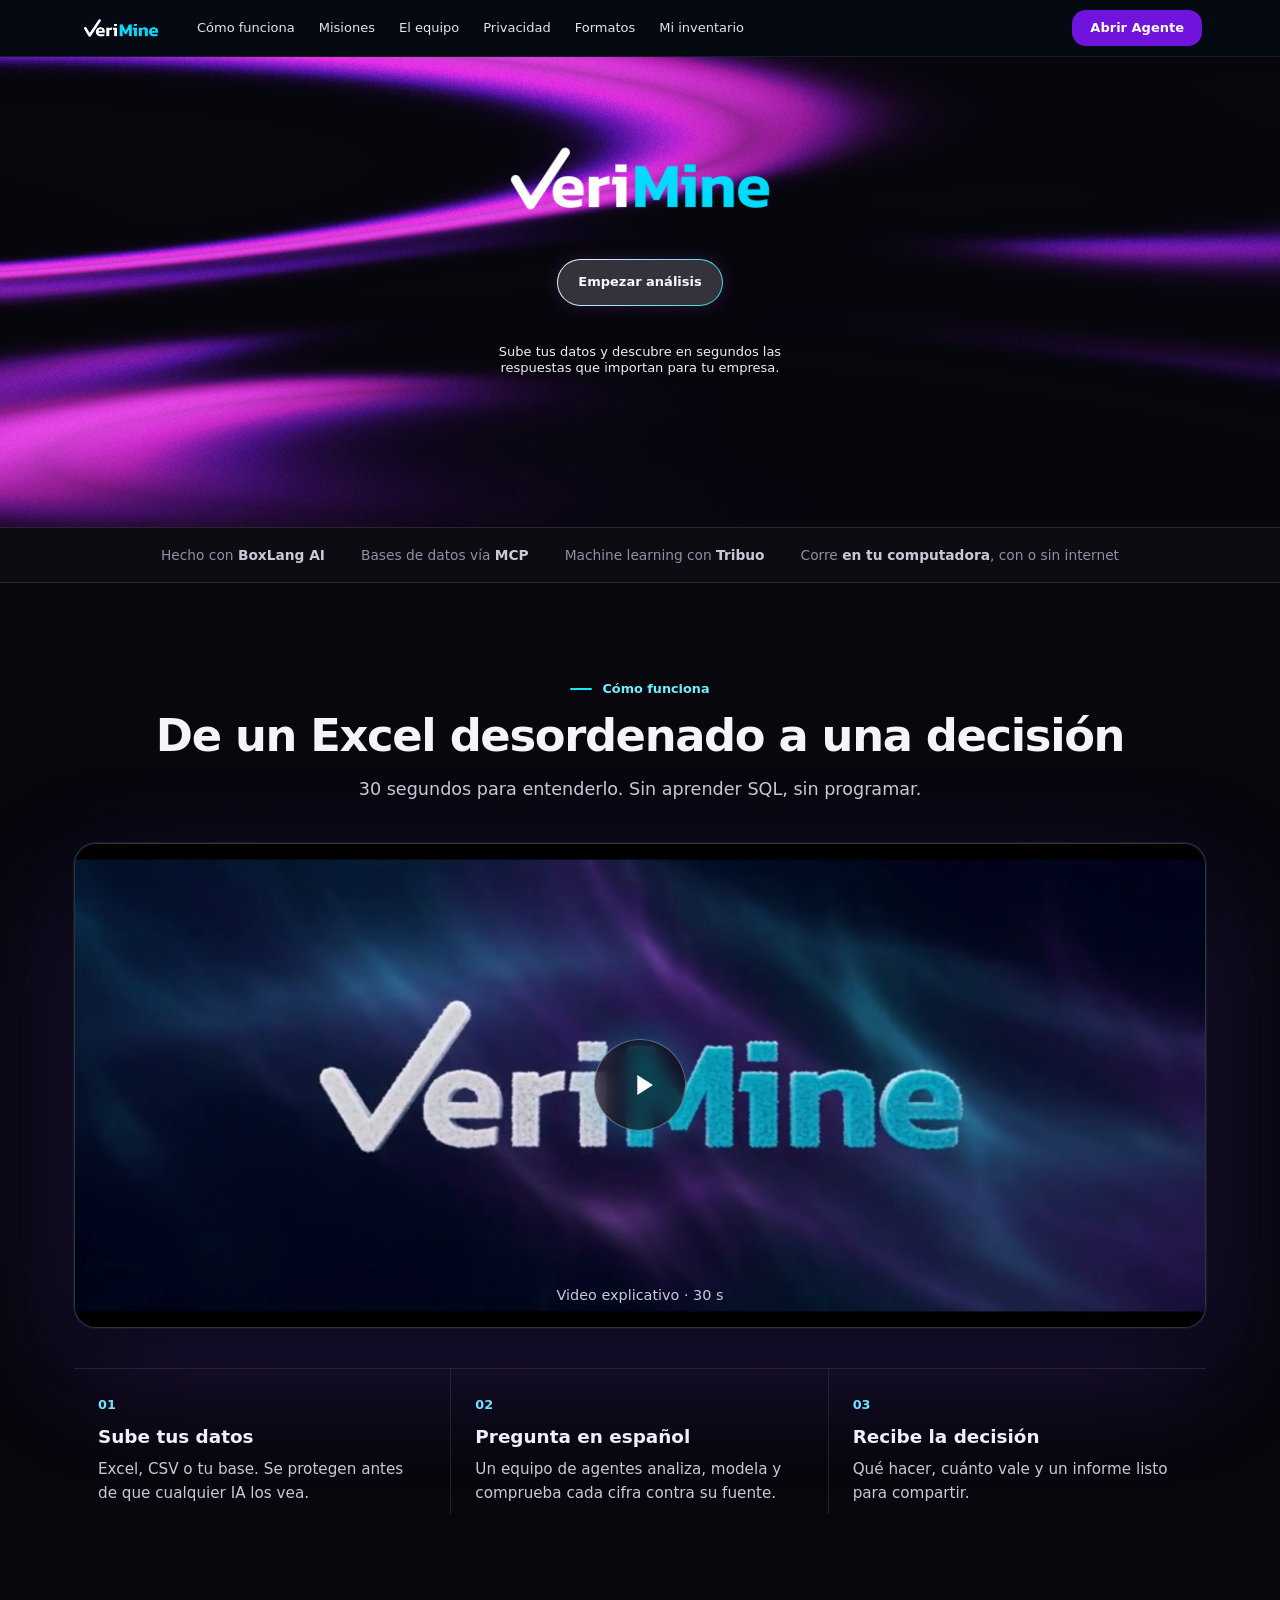
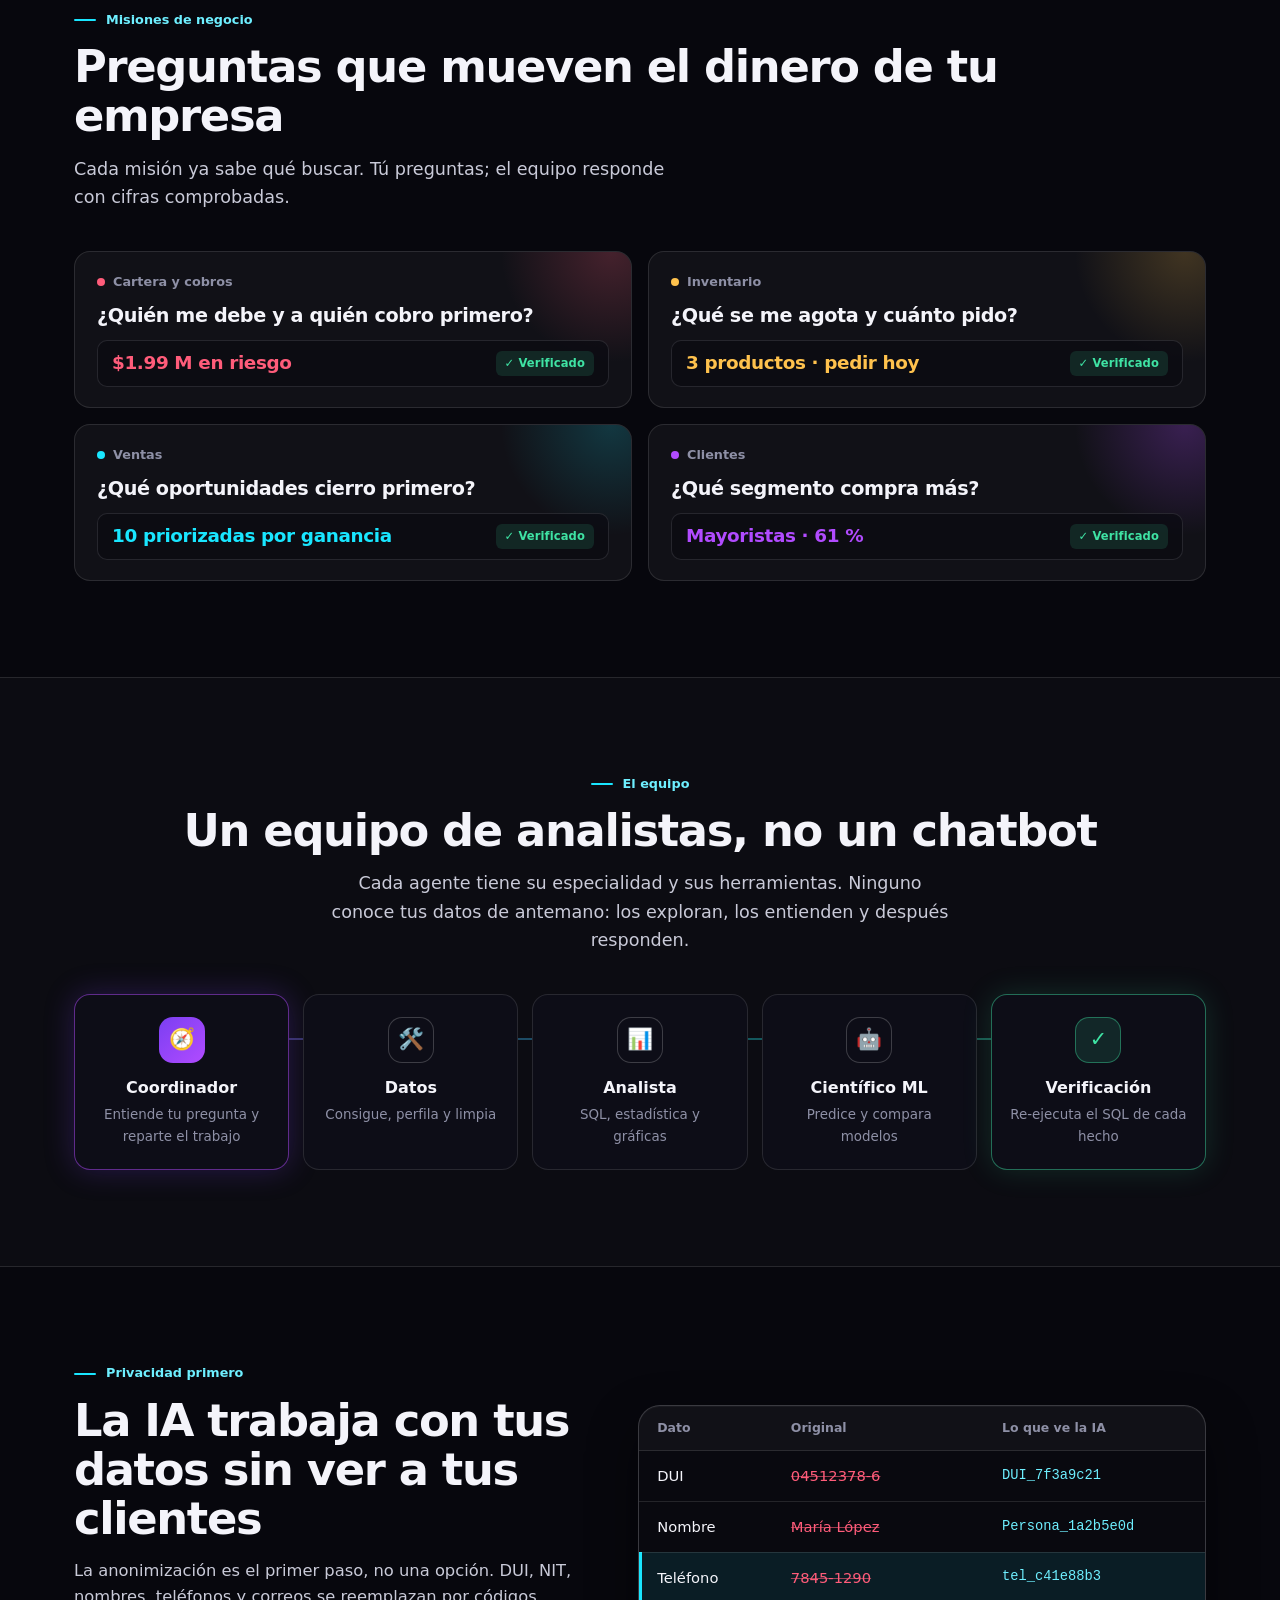
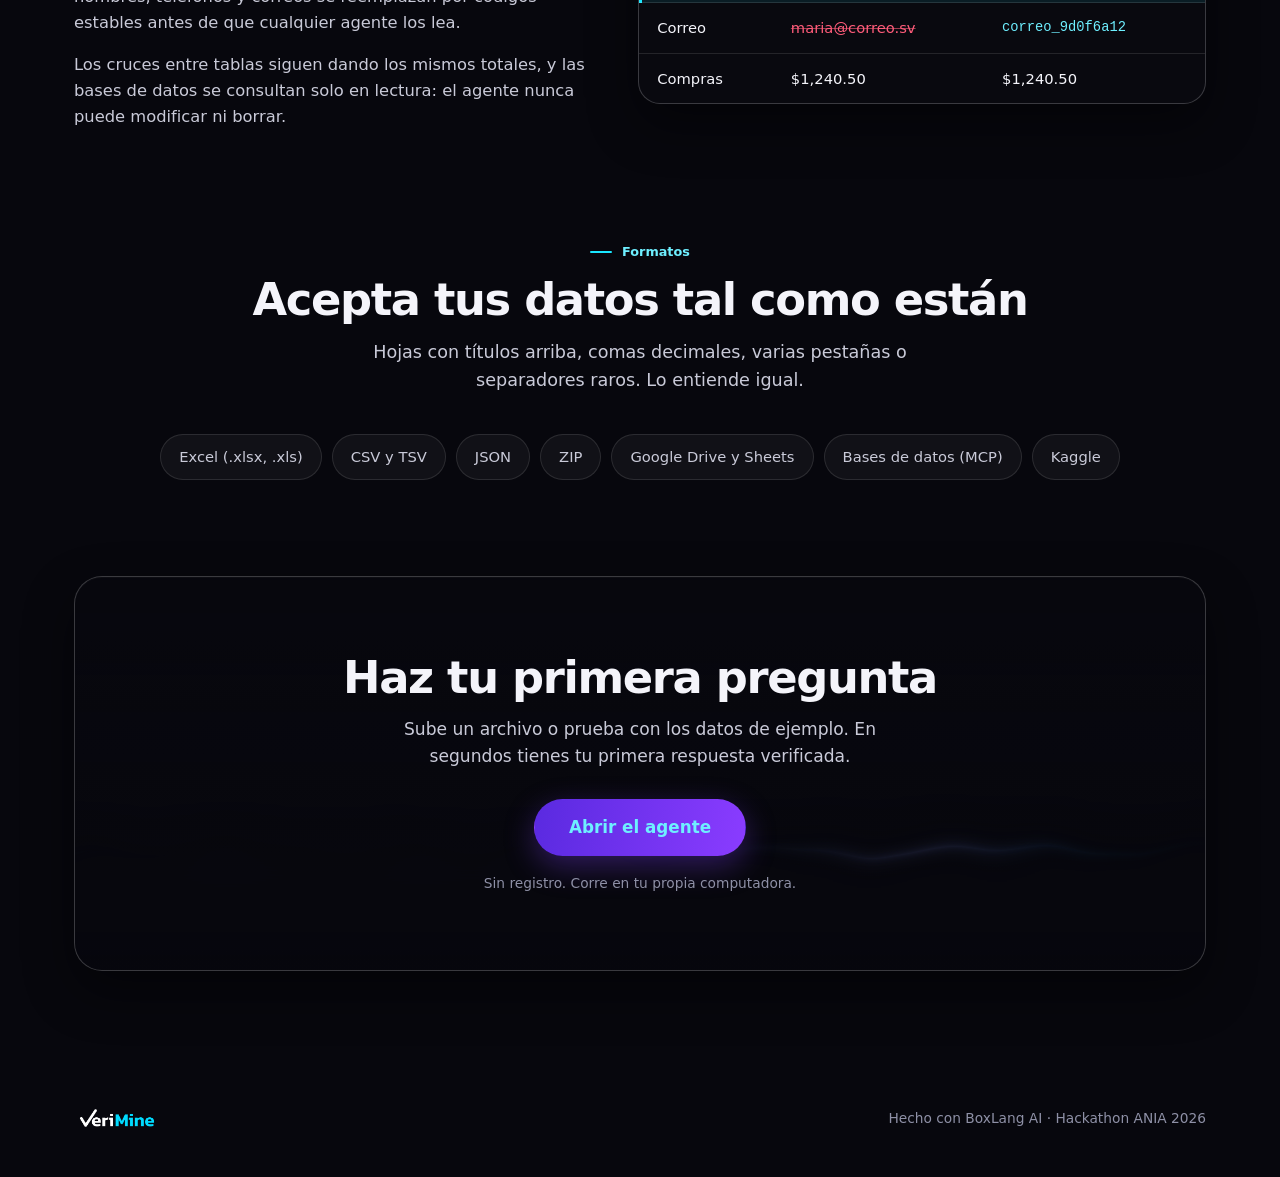
==== commit 3a12d500: "Homepage: enlace Formatos en la nav con su ancla Co-Authored-By: Claude Fable 5.1 <noreply@anthropic" ====
--- a/data-miner/www/index.html
+++ b/data-miner/www/index.html
@@ -128,6 +128,7 @@
     <a href="#misiones">Misiones</a>
     <a href="#equipo">El equipo</a>
     <a href="#privacidad">Privacidad</a>
+    <a href="#formatos">Formatos</a>
     <a href="tablero.html">Mi inventario</a>
   </div>
   <div class="nav-r"><a class="btn-ag" href="app.html">Abrir Agente</a></div>
@@ -219,7 +220,7 @@
   </div>
 </div></section>
 
-<section class="s center" style="padding-top:0"><div class="in">
+<section class="s center" id="formatos" style="padding-top:0"><div class="in">
   <div class="kick">Formatos</div>
   <h2>Acepta tus datos tal como están</h2>
   <p class="s-lead">Hojas con títulos arriba, comas decimales, varias pestañas o separadores raros. Lo entiende igual.</p>
